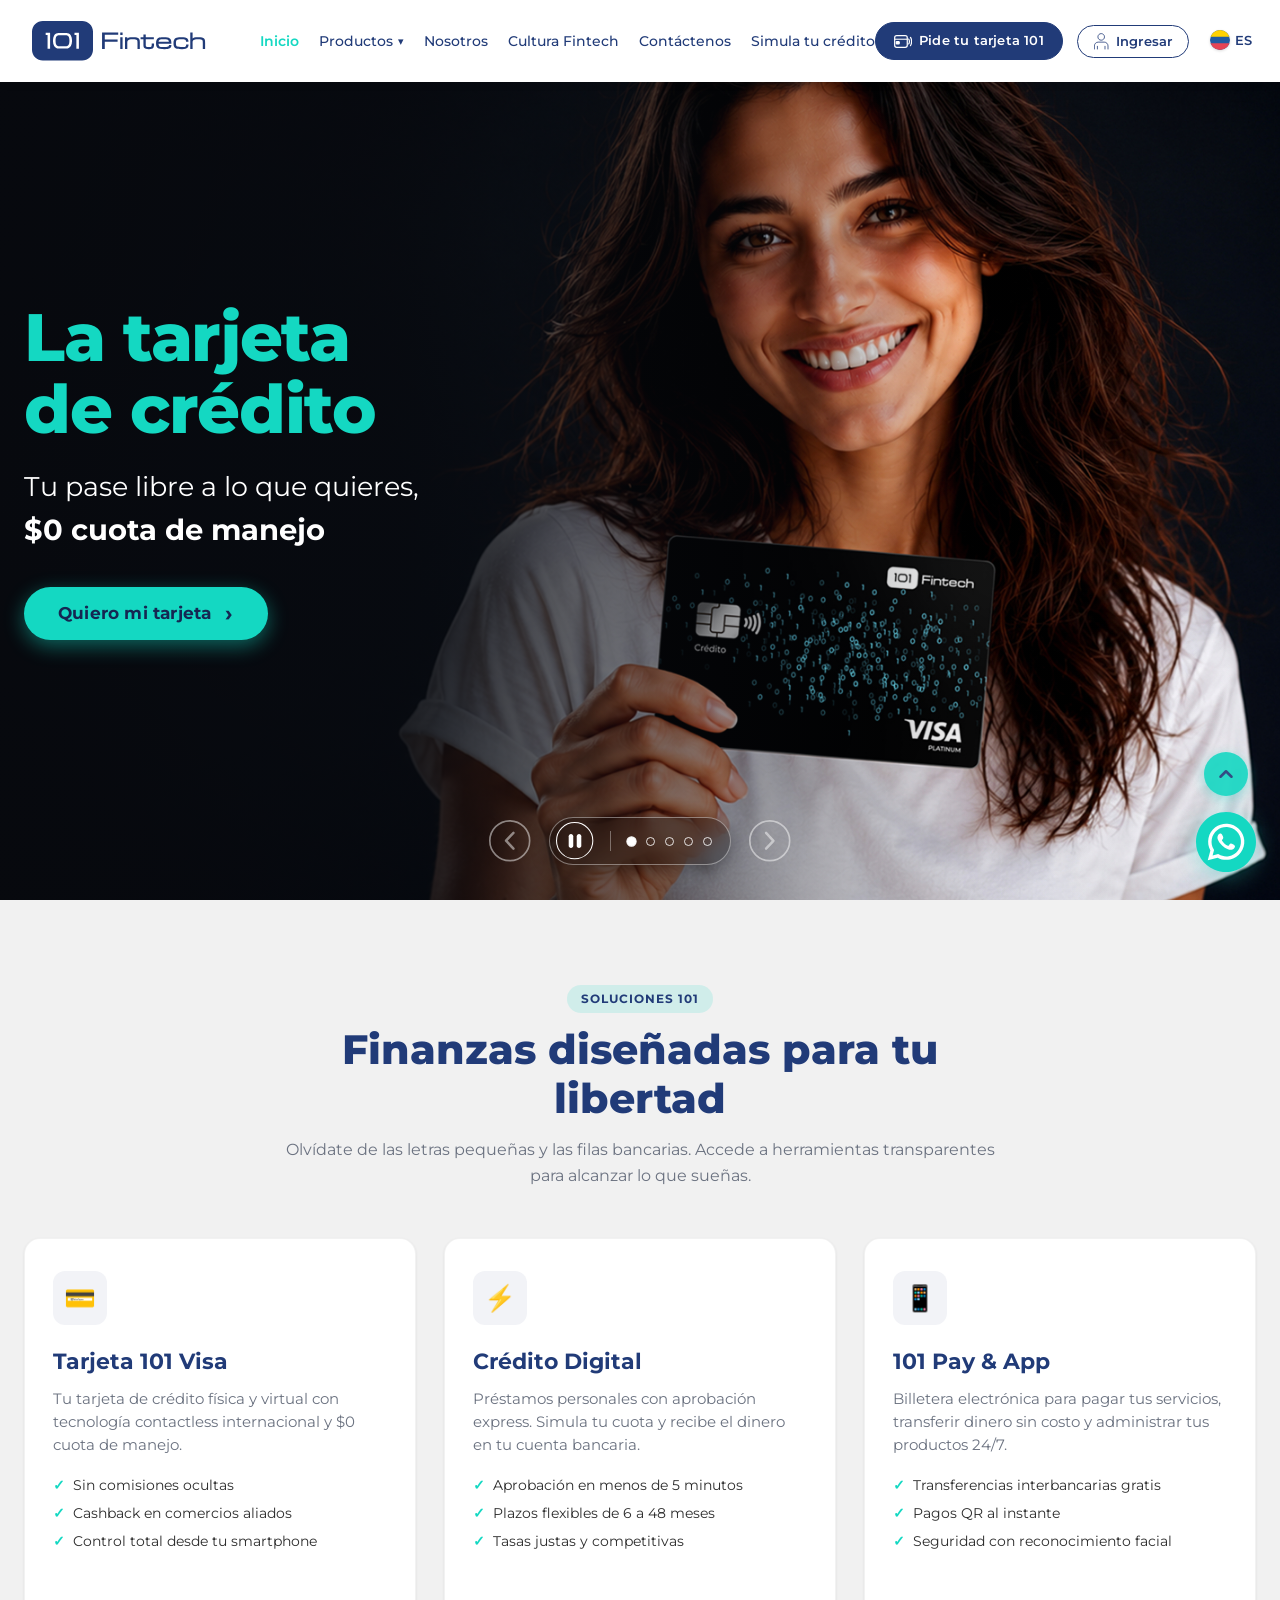
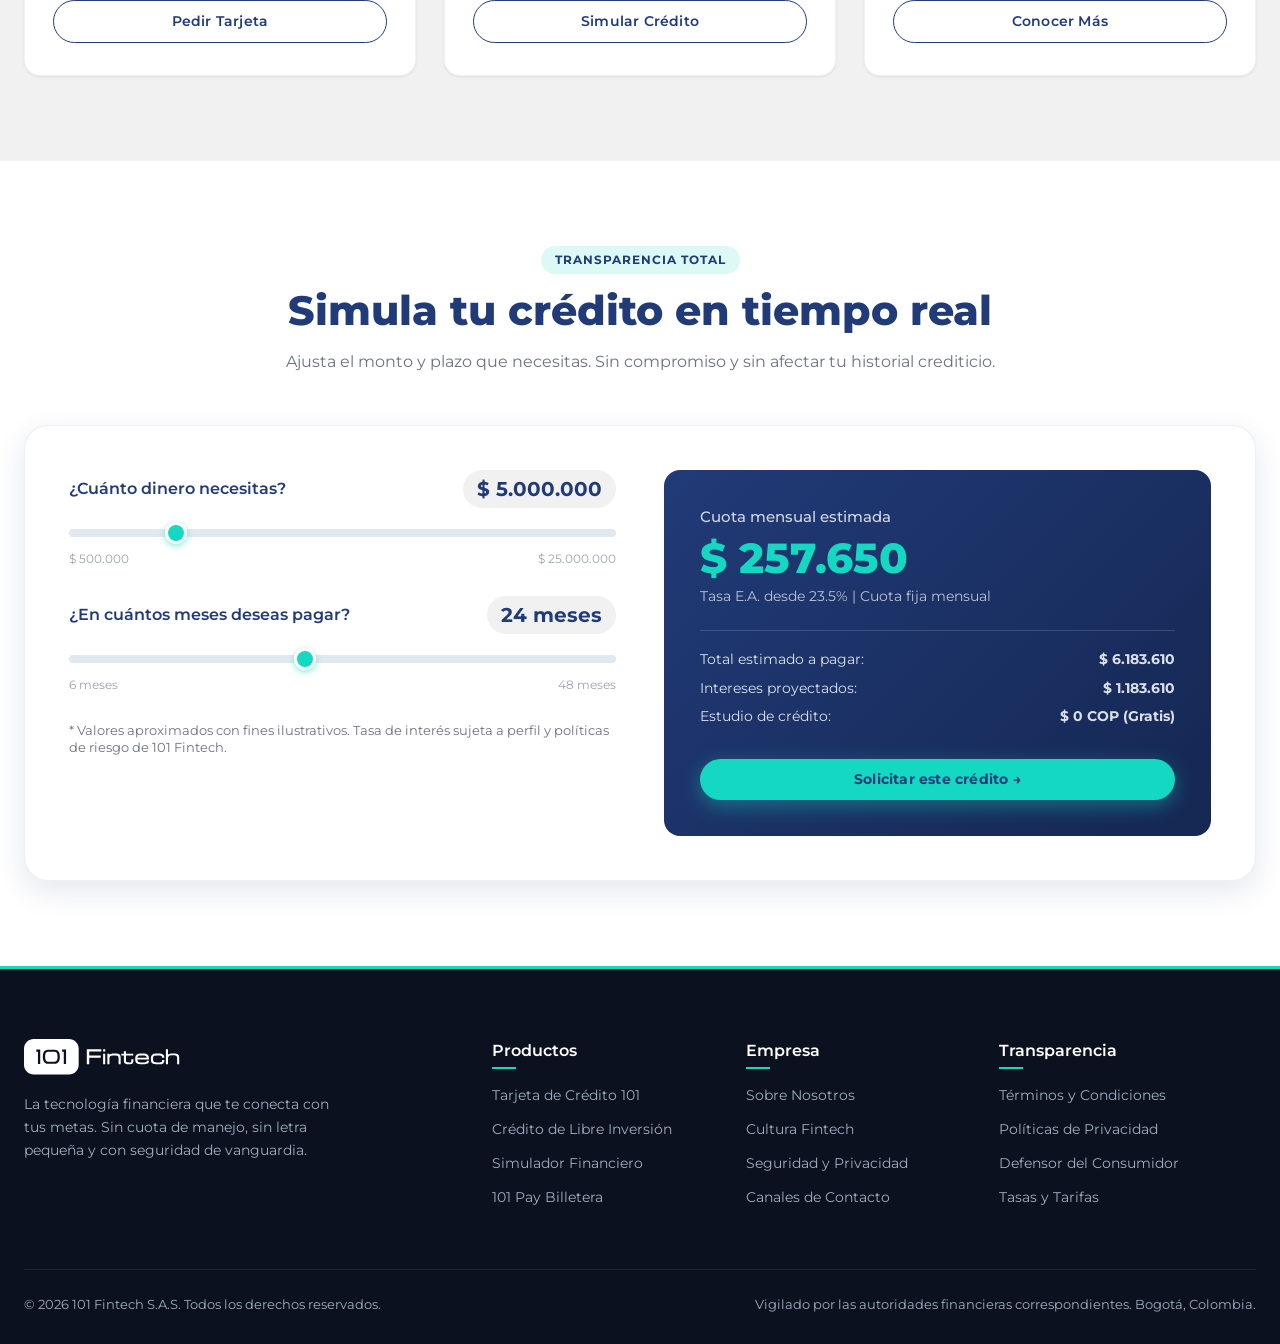
==== index.html @ 45d3db9c "feat: maqueta inicial 101 Fintech con navbar sticky y hero carrusel" ====
<!DOCTYPE html>
<html lang="es">
<head>
  <meta charset="UTF-8">
  <meta name="viewport" content="width=device-width, initial-scale=1.0">
  <meta name="description" content="101 Fintech - La tarjeta de crédito sin cuota de manejo. Tu pase libre a lo que quieres, con tecnología financiera 100% digital.">
  <meta name="theme-color" content="#213B78">
  <title>101 Fintech | La tarjeta de crédito sin cuota de manejo</title>

  <!-- Google Fonts: Montserrat -->
  <link rel="preconnect" href="https://fonts.googleapis.com">
  <link rel="preconnect" href="https://fonts.gstatic.com" crossorigin>
  <link href="https://fonts.googleapis.com/css2?family=Montserrat:ital,wght@0,300;0,400;0,500;0,600;0,700;0,800;1,400;1,600&display=swap" rel="stylesheet">

  <!-- Estilos CSS -->
  <link rel="stylesheet" href="css/variables.css">
  <link rel="stylesheet" href="css/styles.css">
</head>
<body>

  <!-- ==========================================================================
       HEADER / NAVBAR STICKY
       ========================================================================== -->
  <header class="site-header" id="siteHeader">
    <div class="header-container">
      
      <!-- Logotipo 101 Fintech -->
      <a href="#" class="brand-logo" aria-label="101 Fintech - Inicio">
        <img src="assets/svg/logo_101fintech.svg" alt="101 Fintech Logo" width="178" height="41">
      </a>

      <!-- Menú de Navegación Principal -->
      <nav class="nav-menu" id="navMenu" aria-label="Navegación principal">
        <ul class="nav-list">
          
          <!-- Inicio (Activo) -->
          <li class="nav-item">
            <a href="#inicio" class="nav-link active">Inicio</a>
          </li>

          <!-- Dropdown: Productos -->
          <li class="nav-item has-dropdown">
            <button class="nav-link dropdown-trigger" aria-expanded="false" aria-haspopup="true">
              Productos <span class="dropdown-arrow">▾</span>
            </button>
            <div class="dropdown-menu dropdown-menu-products" role="menu">
              
              <!-- Producto 1: Tarjeta 101 -->
              <a href="#tarjeta" class="dropdown-product-item" role="menuitem">
                <div class="product-icon">💳</div>
                <div class="product-info">
                  <h4>Tarjeta de Crédito 101</h4>
                  <p>$0 cuota de manejo de por vida, contactless y beneficios Visa.</p>
                </div>
              </a>

              <!-- Producto 2: Crédito Digital -->
              <a href="#credito" class="dropdown-product-item" role="menuitem">
                <div class="product-icon">⚡</div>
                <div class="product-info">
                  <h4>Crédito de Libre Inversión</h4>
                  <p>Aprobación 100% digital en minutos con desembolso directo.</p>
                </div>
              </a>

              <!-- Producto 3: Simulador Financiero -->
              <a href="#simulador" class="dropdown-product-item" role="menuitem">
                <div class="product-icon">📊</div>
                <div class="product-info">
                  <h4>Simulador de Crédito</h4>
                  <p>Calcula cuotas y tasas transparentes sin cobros ocultos.</p>
                </div>
              </a>

              <!-- Producto 4: 101 Pay -->
              <a href="#pay" class="dropdown-product-item" role="menuitem">
                <div class="product-icon">📱</div>
                <div class="product-info">
                  <h4>101 Pay & Billetera</h4>
                  <p>Pagos QR inmediatos y transferencias bancarias a costo cero.</p>
                </div>
              </a>

              <!-- Pie del dropdown -->
              <div class="dropdown-footer">
                <span>¿Buscas soluciones corporativas?</span>
                <a href="#empresas">Ver 101 Empresas →</a>
              </div>
            </div>
          </li>

          <!-- Nosotros -->
          <li class="nav-item">
            <a href="#nosotros" class="nav-link">Nosotros</a>
          </li>

          <!-- Cultura Fintech -->
          <li class="nav-item">
            <a href="#cultura" class="nav-link">Cultura Fintech</a>
          </li>

          <!-- Contáctenos -->
          <li class="nav-item">
            <a href="#contacto" class="nav-link">Contáctenos</a>
          </li>

          <!-- Simula tu crédito -->
          <li class="nav-item">
            <a href="#simulador" class="nav-link">Simula tu crédito</a>
          </li>

        </ul>

        <!-- Acciones del Header en versión móvil -->
        <div class="header-actions">
          
          <!-- Botón CTA: Pide tu tarjeta 101 -->
          <a href="#solicitar" class="btn btn-primary btn-pill btn-card-order">
            <svg class="card-icon-svg" width="22" height="16" viewBox="0 0 22 16" fill="none" xmlns="http://www.w3.org/2000/svg">
              <rect x="0.75" y="0.75" width="15.5" height="14.5" rx="2.5" stroke="currentColor" stroke-width="1.5" fill="none"/>
              <line x1="0.75" y1="5.2" x2="16.25" y2="5.2" stroke="currentColor" stroke-width="1.3"/>
              <rect x="2.8" y="8.2" width="3.5" height="2.8" rx="0.6" fill="currentColor"/>
              <path d="M18 5C19.2 6.3 19.2 9.7 18 11" stroke="currentColor" stroke-width="1.5" stroke-linecap="round"/>
              <path d="M20.2 3C22 5.2 22 10.8 20.2 13" stroke="currentColor" stroke-width="1.5" stroke-linecap="round"/>
            </svg>
            <span>Pide tu tarjeta 101</span>
          </a>

          <!-- Dropdown: Ingresar -->
          <div class="dropdown-wrapper has-dropdown">
            <button class="btn btn-outline btn-pill btn-login dropdown-trigger" aria-expanded="false" aria-haspopup="true">
              <img src="assets/svg/ico_user.svg" alt="Usuario" width="18" height="20">
              <span>Ingresar</span>
            </button>
            <div class="dropdown-menu dropdown-menu-login" role="menu">
              <a href="#portal-personas" class="login-item" role="menuitem">
                <div class="login-item-icon">👤</div>
                <div class="login-item-text">
                  <h4>Portal Personas</h4>
                  <p>Gestiona tu tarjeta y créditos</p>
                </div>
              </a>
              <a href="#portal-empresas" class="login-item" role="menuitem">
                <div class="login-item-icon">🏢</div>
                <div class="login-item-text">
                  <h4>Portal Empresas</h4>
                  <p>Nómina y transferencias corporativas</p>
                </div>
              </a>
              <div class="login-register-prompt">
                ¿No eres cliente? <a href="#solicitar">Regístrate</a>
              </div>
            </div>
          </div>

          <!-- Selector de Idioma -->
          <div class="lang-selector has-dropdown" id="langSelector">
            <button class="lang-btn dropdown-trigger" aria-label="Cambiar idioma" aria-expanded="false">
              <img src="assets/svg/icon_bandera_col.svg" alt="Colombia" class="lang-flag current-flag" width="22" height="22">
              <span class="current-lang-code">ES</span>
            </button>
            <div class="dropdown-menu lang-dropdown" role="menu">
              <button class="lang-option active" data-lang="es" role="menuitem">
                <img src="assets/svg/icon_bandera_col.svg" alt="Colombia" width="18" height="18">
                <span>Español</span>
              </button>
              <button class="lang-option" data-lang="en" role="menuitem">
                <img src="assets/svg/icon_bandera_usa.svg" alt="USA" width="18" height="18">
                <span>English</span>
              </button>
            </div>
          </div>

        </div>
      </nav>

      <!-- Botón de Menú Hamburguesa para Móvil -->
      <button class="hamburger-btn" id="hamburgerBtn" aria-label="Abrir menú de navegación" aria-expanded="false">
        <span></span>
        <span></span>
        <span></span>
      </button>

    </div>
  </header>

  <!-- ==========================================================================
       HERO SECTION CON CARRUSEL DE BANNERS
       ========================================================================== -->
  <main>
    <section class="hero-section" id="inicio" aria-label="Banners Principales 101 Fintech">
      <div class="carousel-container">
        
        <!-- Diapositivas del Carrusel -->
        <div class="carousel-slides">
          
          <!-- SLIDE 1 (Exactamente como se ve en la captura de referencia) -->
          <article class="carousel-slide slide-1 active" aria-label="1 de 5: La tarjeta de crédito 101">
            <div class="slide-bg"></div>
            <div class="container hero-content-wrapper">
              <div class="hero-content">
                <h1 class="hero-title">
                  <span class="title-block">La tarjeta</span>
                  <span class="title-block">de crédito</span>
                </h1>
                <p class="hero-subtitle">Tu pase libre a lo que quieres,</p>
                <p class="hero-highlight"><strong>$0 cuota de manejo</strong></p>
                <div class="hero-cta-box">
                  <a href="#solicitar" class="btn btn-accent btn-pill btn-hero">
                    <span>Quiero mi tarjeta</span>
                    <span class="arrow-icon" aria-hidden="true">›</span>
                  </a>
                </div>
              </div>
            </div>
          </article>

          <!-- SLIDE 2: Crédito 100% Digital -->
          <article class="carousel-slide slide-2" aria-label="2 de 5: Crédito 100% Digital">
            <div class="slide-bg"></div>
            <div class="slide-pattern" aria-hidden="true"></div>
            <div class="container hero-content-wrapper">
              <div class="hero-content">
                <h2 class="hero-title">
                  <span class="title-block">Crédito 100%</span>
                  <span class="title-block">digital y ágil</span>
                </h2>
                <p class="hero-subtitle">Desembolso inmediato en tu cuenta bancaria,</p>
                <p class="hero-highlight"><strong>Sin papeleo, sin filas ni trámites</strong></p>
                <div class="hero-cta-box">
                  <a href="#simulador" class="btn btn-accent btn-pill btn-hero">
                    <span>Solicitar mi crédito</span>
                    <span class="arrow-icon" aria-hidden="true">›</span>
                  </a>
                </div>
              </div>
            </div>
          </article>

          <!-- SLIDE 3: Tasas Transparentes -->
          <article class="carousel-slide slide-3" aria-label="3 de 5: Simulación y Tasas Justas">
            <div class="slide-bg"></div>
            <div class="slide-pattern" aria-hidden="true"></div>
            <div class="container hero-content-wrapper">
              <div class="hero-content">
                <h2 class="hero-title">
                  <span class="title-block">Simula tu cuota</span>
                  <span class="title-block">en segundos</span>
                </h2>
                <p class="hero-subtitle">Transparencia absoluta en plazos y tasas,</p>
                <p class="hero-highlight"><strong>Siempre sabes lo que pagas, sin sorpresas</strong></p>
                <div class="hero-cta-box">
                  <a href="#simulador" class="btn btn-accent btn-pill btn-hero">
                    <span>Probar simulador</span>
                    <span class="arrow-icon" aria-hidden="true">›</span>
                  </a>
                </div>
              </div>
            </div>
          </article>

          <!-- SLIDE 4: Tu dinero seguro -->
          <article class="carousel-slide slide-4" aria-label="4 de 5: Tu dinero seguro en la app">
            <div class="slide-bg"></div>
            <div class="slide-pattern" aria-hidden="true"></div>
            <div class="container hero-content-wrapper">
              <div class="hero-content">
                <h2 class="hero-title">
                  <span class="title-block">Control total</span>
                  <span class="title-block">en tu celular</span>
                </h2>
                <p class="hero-subtitle">Notificaciones en vivo, bloqueo y desbloqueo,</p>
                <p class="hero-highlight"><strong>Seguridad biométrica de última generación</strong></p>
                <div class="hero-cta-box">
                  <a href="#pay" class="btn btn-accent btn-pill btn-hero">
                    <span>Descubrir la App</span>
                    <span class="arrow-icon" aria-hidden="true">›</span>
                  </a>
                </div>
              </div>
            </div>
          </article>

          <!-- SLIDE 5: Cultura Fintech -->
          <article class="carousel-slide slide-5" aria-label="5 de 5: Cultura Fintech para ti">
            <div class="slide-bg"></div>
            <div class="slide-pattern" aria-hidden="true"></div>
            <div class="container hero-content-wrapper">
              <div class="hero-content">
                <h2 class="hero-title">
                  <span class="title-block">Cultura Fintech</span>
                  <span class="title-block">para tu futuro</span>
                </h2>
                <p class="hero-subtitle">Aprende finanzas inteligentes y sin rodeos,</p>
                <p class="hero-highlight"><strong>Consejos prácticos para multiplicar tu dinero</strong></p>
                <div class="hero-cta-box">
                  <a href="#cultura" class="btn btn-accent btn-pill btn-hero">
                    <span>Explorar artículos</span>
                    <span class="arrow-icon" aria-hidden="true">›</span>
                  </a>
                </div>
              </div>
            </div>
          </article>

        </div>

        <!-- CONTROLES DEL CARRUSEL (Cápsula centrada exactamente como en la imagen) -->
        <div class="carousel-controls-wrapper">
          
          <!-- Flecha Anterior -->
          <button class="carousel-arrow carousel-arrow-prev" id="prevSlide" aria-label="Banner anterior">
            <img src="assets/svg/arrow_prev.svg" alt="Anterior" width="42" height="42">
          </button>

          <!-- Cápsula con Botón Pausa/Play y 5 Puntos -->
          <div class="carousel-pill-capsule">
            
            <!-- Botón Pausa / Reanudar -->
            <button class="btn-pause-toggle" id="pausePlayBtn" aria-label="Pausar reproducción automática">
              <img src="assets/svg/Elipse%2079.svg" alt="Pausar" class="icon-pause" width="38" height="38">
              <svg class="icon-play" viewBox="0 0 45 45" width="38" height="38">
                <circle cx="22.5" cy="22.5" r="21.5" stroke="#ffffff" stroke-width="1.22" fill="none"/>
                <polygon points="18,14 31,22.5 18,31" fill="#ffffff"/>
              </svg>
            </button>

            <div class="pill-divider" aria-hidden="true"></div>

            <!-- 5 Indicadores de Diapositiva -->
            <div class="carousel-dots" role="tablist" aria-label="Diapositivas del banner">
              <button class="dot active" data-index="0" role="tab" aria-selected="true" aria-label="Ir a diapositiva 1"></button>
              <button class="dot" data-index="1" role="tab" aria-selected="false" aria-label="Ir a diapositiva 2"></button>
              <button class="dot" data-index="2" role="tab" aria-selected="false" aria-label="Ir a diapositiva 3"></button>
              <button class="dot" data-index="3" role="tab" aria-selected="false" aria-label="Ir a diapositiva 4"></button>
              <button class="dot" data-index="4" role="tab" aria-selected="false" aria-label="Ir a diapositiva 5"></button>
            </div>

          </div>

          <!-- Flecha Siguiente -->
          <button class="carousel-arrow carousel-arrow-next" id="nextSlide" aria-label="Siguiente banner">
            <img src="assets/svg/arrow_next.svg" alt="Siguiente" width="42" height="42">
          </button>

        </div>

      </div>
    </section>

    <!-- ==========================================================================
         BOTONES FLOTANTES LATERALES (Scroll to Top & WhatsApp)
         ========================================================================== -->
    <aside class="floating-actions" aria-label="Acciones rápidas">
      <!-- Botón Scroll Up (Chevron hacia arriba) -->
      <button class="btn-scroll-top" id="scrollTopBtn" aria-label="Volver arriba">
        <svg viewBox="0 0 24 24" fill="none" stroke="currentColor" stroke-width="2.8" stroke-linecap="round" stroke-linejoin="round">
          <polyline points="18 15 12 9 6 15"></polyline>
        </svg>
      </button>

      <!-- Botón WhatsApp -->
      <a href="https://api.whatsapp.com/send?phone=573001010101&text=Hola%20101%20Fintech,%20deseo%20m%C3%A1s%20informaci%C3%B3n" 
         target="_blank" 
         rel="noopener noreferrer" 
         class="btn-whatsapp" 
         aria-label="Chatear por WhatsApp">
        <img src="assets/svg/btn_wp.svg" alt="WhatsApp 101 Fintech" width="60" height="60">
      </a>
    </aside>

    <!-- ==========================================================================
         SECCIÓN DE PRODUCTOS DESTACADOS
         ========================================================================== -->
    <section class="section section-bg-light" id="productos">
      <div class="container">
        <div class="section-header">
          <span class="section-badge">Soluciones 101</span>
          <h2 class="section-title">Finanzas diseñadas para tu libertad</h2>
          <p class="section-description">Olvídate de las letras pequeñas y las filas bancarias. Accede a herramientas transparentes para alcanzar lo que sueñas.</p>
        </div>

        <div class="products-grid">
          
          <!-- Card 1 -->
          <article class="product-card">
            <div class="card-top">
              <div class="card-icon-badge">💳</div>
              <h3 class="card-title">Tarjeta 101 Visa</h3>
              <p class="card-text">Tu tarjeta de crédito física y virtual con tecnología contactless internacional y $0 cuota de manejo.</p>
              <ul class="card-features">
                <li>Sin comisiones ocultas</li>
                <li>Cashback en comercios aliados</li>
                <li>Control total desde tu smartphone</li>
              </ul>
            </div>
            <a href="#solicitar" class="btn btn-outline btn-pill">Pedir Tarjeta</a>
          </article>

          <!-- Card 2 -->
          <article class="product-card">
            <div class="card-top">
              <div class="card-icon-badge">⚡</div>
              <h3 class="card-title">Crédito Digital</h3>
              <p class="card-text">Préstamos personales con aprobación express. Simula tu cuota y recibe el dinero en tu cuenta bancaria.</p>
              <ul class="card-features">
                <li>Aprobación en menos de 5 minutos</li>
                <li>Plazos flexibles de 6 a 48 meses</li>
                <li>Tasas justas y competitivas</li>
              </ul>
            </div>
            <a href="#simulador" class="btn btn-outline btn-pill">Simular Crédito</a>
          </article>

          <!-- Card 3 -->
          <article class="product-card">
            <div class="card-top">
              <div class="card-icon-badge">📱</div>
              <h3 class="card-title">101 Pay & App</h3>
              <p class="card-text">Billetera electrónica para pagar tus servicios, transferir dinero sin costo y administrar tus productos 24/7.</p>
              <ul class="card-features">
                <li>Transferencias interbancarias gratis</li>
                <li>Pagos QR al instante</li>
                <li>Seguridad con reconocimiento facial</li>
              </ul>
            </div>
            <a href="#pay" class="btn btn-outline btn-pill">Conocer Más</a>
          </article>

        </div>
      </div>
    </section>

    <!-- ==========================================================================
         SECCIÓN SIMULADOR DE CRÉDITO INTERACTIVO
         ========================================================================== -->
    <section class="section section-bg-white" id="simulador">
      <div class="container">
        <div class="section-header">
          <span class="section-badge">Transparencia Total</span>
          <h2 class="section-title">Simula tu crédito en tiempo real</h2>
          <p class="section-description">Ajusta el monto y plazo que necesitas. Sin compromiso y sin afectar tu historial crediticio.</p>
        </div>

        <div class="simulator-box">
          
          <!-- Controles de Simulación -->
          <div class="sim-controls">
            <!-- Monto -->
            <div class="sim-slider-group">
              <div class="sim-label-row">
                <label for="simAmount" class="sim-label">¿Cuánto dinero necesitas?</label>
                <span class="sim-value-badge" id="amountDisplay">$ 5.000.000</span>
              </div>
              <input type="range" id="simAmount" class="sim-range" min="500000" max="25000000" step="250000" value="5000000">
              <div style="display:flex; justify-content:space-between; font-size:0.75rem; color:#9ca3af; margin-top:6px;">
                <span>$ 500.000</span>
                <span>$ 25.000.000</span>
              </div>
            </div>

            <!-- Plazo -->
            <div class="sim-slider-group">
              <div class="sim-label-row">
                <label for="simTerm" class="sim-label">¿En cuántos meses deseas pagar?</label>
                <span class="sim-value-badge" id="termDisplay">24 meses</span>
              </div>
              <input type="range" id="simTerm" class="sim-range" min="6" max="48" step="6" value="24">
              <div style="display:flex; justify-content:space-between; font-size:0.75rem; color:#9ca3af; margin-top:6px;">
                <span>6 meses</span>
                <span>48 meses</span>
              </div>
            </div>

            <p style="font-size:0.8rem; color:#6b7280; line-height:1.4;">
              * Valores aproximados con fines ilustrativos. Tasa de interés sujeta a perfil y políticas de riesgo de 101 Fintech.
            </p>
          </div>

          <!-- Resultado de Simulación -->
          <div class="sim-result-card">
            <div class="sim-result-header">
              <h4>Cuota mensual estimada</h4>
              <div class="sim-calculated-payment" id="monthlyPayment">$ 257.800</div>
              <div class="sim-rate-info">Tasa E.A. desde 23.5% | Cuota fija mensual</div>
            </div>

            <div class="sim-details-list">
              <div class="sim-detail-row">
                <span>Total estimado a pagar:</span>
                <strong id="totalPayment">$ 6.187.200</strong>
              </div>
              <div class="sim-detail-row">
                <span>Intereses proyectados:</span>
                <strong id="interestPayment">$ 1.187.200</strong>
              </div>
              <div class="sim-detail-row">
                <span>Estudio de crédito:</span>
                <strong>$ 0 COP (Gratis)</strong>
              </div>
            </div>

            <a href="#solicitar" class="btn btn-accent btn-pill" style="width:100%; font-weight:700;">
              Solicitar este crédito →
            </a>
          </div>

        </div>
      </div>
    </section>

  </main>

  <!-- ==========================================================================
       FOOTER
       ========================================================================== -->
  <footer class="site-footer">
    <div class="container">
      <div class="footer-top">
        
        <!-- Columna Marca -->
        <div class="footer-brand">
          <img src="assets/svg/logo_101fintech.svg" alt="101 Fintech Logo" style="filter: brightness(0) invert(1); height: 36px; margin-bottom: 12px;">
          <p>La tecnología financiera que te conecta con tus metas. Sin cuota de manejo, sin letra pequeña y con seguridad de vanguardia.</p>
        </div>

        <!-- Columna Productos -->
        <div class="footer-col">
          <h4>Productos</h4>
          <ul class="footer-links">
            <li><a href="#tarjeta">Tarjeta de Crédito 101</a></li>
            <li><a href="#credito">Crédito de Libre Inversión</a></li>
            <li><a href="#simulador">Simulador Financiero</a></li>
            <li><a href="#pay">101 Pay Billetera</a></li>
          </ul>
        </div>

        <!-- Columna Empresa -->
        <div class="footer-col">
          <h4>Empresa</h4>
          <ul class="footer-links">
            <li><a href="#nosotros">Sobre Nosotros</a></li>
            <li><a href="#cultura">Cultura Fintech</a></li>
            <li><a href="#seguridad">Seguridad y Privacidad</a></li>
            <li><a href="#contacto">Canales de Contacto</a></li>
          </ul>
        </div>

        <!-- Columna Legal & Ayuda -->
        <div class="footer-col">
          <h4>Transparencia</h4>
          <ul class="footer-links">
            <li><a href="#">Términos y Condiciones</a></li>
            <li><a href="#">Políticas de Privacidad</a></li>
            <li><a href="#">Defensor del Consumidor</a></li>
            <li><a href="#">Tasas y Tarifas</a></li>
          </ul>
        </div>

      </div>

      <!-- Pie de página final -->
      <div class="footer-bottom">
        <p>&copy; 2026 101 Fintech S.A.S. Todos los derechos reservados.</p>
        <p>Vigilado por las autoridades financieras correspondientes. Bogotá, Colombia.</p>
      </div>
    </div>
  </footer>

  <!-- Scripts JavaScript -->
  <script src="js/main.js"></script>
</body>
</html>
---- css/variables.css ----
/* ==========================================================================
   101 FINTECH - VARIABLES GLOBALES CSS
   Paleta: #213B78, #14D8C2, #F1F1F1, #2d2d2d
   Tipografía: Montserrat (Google Fonts)
   ========================================================================== */

:root {
  /* --- Paleta de Colores de Marca --- */
  --color-primary: #213B78;          /* Azul Marino institucional */
  --color-primary-dark: #152752;     /* Azul Marino profundo */
  --color-primary-light: #2c4da0;    /* Azul Marino claro para hovers */
  --color-primary-rgb: 33, 59, 120;
  
  --color-accent: #14D8C2;           /* Verde azulado / Cyan vibrante */
  --color-accent-hover: #11c0ad;     /* Cyan hover */
  --color-accent-light: #e6faf7;     /* Cyan fondo tenue */
  --color-accent-rgb: 20, 216, 194;

  --color-bg: #F1F1F1;               /* Gris claro neutro de fondo */
  --color-bg-alt: #f8fafc;           /* Blanco humo */
  --color-white: #ffffff;
  
  --color-text: #2d2d2d;             /* Gris carbón oscuro para lectura */
  --color-text-muted: #6b7280;       /* Gris medio para descripciones */
  --color-text-light: #9ca3af;       /* Gris tenue */
  
  --color-border: #e2e8f0;           /* Bordes sutiles */
  --color-border-focus: #14D8C2;

  /* --- Tipografía --- */
  --font-family: 'Montserrat', -apple-system, BlinkMacSystemFont, 'Segoe UI', Roboto, Helvetica, Arial, sans-serif;
  
  --font-weight-light: 300;
  --font-weight-regular: 400;
  --font-weight-medium: 500;
  --font-weight-semibold: 600;
  --font-weight-bold: 700;
  --font-weight-extrabold: 800;

  /* --- Tamaños de Fuente --- */
  --font-size-xs: 0.75rem;     /* 12px */
  --font-size-sm: 0.875rem;    /* 14px */
  --font-size-base: 1rem;      /* 16px */
  --font-size-md: 1.125rem;    /* 18px */
  --font-size-lg: 1.25rem;     /* 20px */
  --font-size-xl: 1.5rem;      /* 24px */
  --font-size-2xl: 1.75rem;    /* 28px */
  --font-size-3xl: 2.25rem;    /* 36px */
  --font-size-4xl: 3rem;       /* 48px */
  --font-size-hero: 3.75rem;   /* 60px */

  /* --- Dimensiones de Maquetación --- */
  --header-height: 82px;
  --header-height-mobile: 70px;
  --container-max-width: 1360px;
  --container-padding: 24px;
  
  /* --- Bordes Redondeados --- */
  --radius-xs: 4px;
  --radius-sm: 8px;
  --radius-md: 12px;
  --radius-lg: 16px;
  --radius-xl: 24px;
  --radius-pill: 50px;
  --radius-full: 9999px;

  /* --- Sombras de Elevación --- */
  --shadow-sm: 0 1px 3px rgba(0, 0, 0, 0.08);
  --shadow-md: 0 4px 14px rgba(33, 59, 120, 0.08);
  --shadow-lg: 0 10px 30px rgba(33, 59, 120, 0.12);
  --shadow-dropdown: 0 16px 40px rgba(15, 23, 42, 0.15);
  --shadow-header: 0 4px 20px rgba(0, 0, 0, 0.06);
  --shadow-button-accent: 0 6px 20px rgba(20, 216, 194, 0.4);

  /* --- Transiciones --- */
  --transition-fast: 0.18s cubic-bezier(0.4, 0, 0.2, 1);
  --transition-normal: 0.3s cubic-bezier(0.4, 0, 0.2, 1);
  --transition-smooth: 0.5s cubic-bezier(0.25, 1, 0.5, 1);

  /* --- Z-Index Layers --- */
  --z-base: 1;
  --z-sticky: 100;
  --z-header: 500;
  --z-dropdown: 600;
  --z-floating: 700;
  --z-modal: 1000;
}
---- css/styles.css ----
/* ==========================================================================
   101 FINTECH - ESTILOS PRINCIPALES (CSS3 PURO)
   ========================================================================== */

/* --------------------------------------------------------------------------
   1. RESET & ESTILOS BASE
   -------------------------------------------------------------------------- */
*, *::before, *::after {
  box-sizing: border-box;
  margin: 0;
  padding: 0;
}

html {
  font-size: 16px;
  scroll-behavior: smooth;
  -webkit-font-smoothing: antialiased;
  -moz-osx-font-smoothing: grayscale;
}

body {
  font-family: var(--font-family);
  background-color: var(--color-bg);
  color: var(--color-text);
  line-height: 1.5;
  overflow-x: hidden;
  min-height: 100vh;
}

img, svg {
  display: block;
  max-width: 100%;
}

a {
  color: inherit;
  text-decoration: none;
  transition: color var(--transition-fast);
}

button {
  font-family: inherit;
  border: none;
  background: none;
  cursor: pointer;
  outline: none;
}

ul {
  list-style: none;
}

.container {
  width: 100%;
  max-width: var(--container-max-width);
  margin-left: auto;
  margin-right: auto;
  padding-left: var(--container-padding);
  padding-right: var(--container-padding);
}

/* --------------------------------------------------------------------------
   2. BOTONES GENERALES
   -------------------------------------------------------------------------- */
.btn {
  display: inline-flex;
  align-items: center;
  justify-content: center;
  gap: 8px;
  padding: 10px 22px;
  font-size: var(--font-size-sm);
  font-weight: var(--font-weight-semibold);
  letter-spacing: 0.2px;
  border-radius: var(--radius-pill);
  transition: all var(--transition-normal);
  white-space: nowrap;
  user-select: none;
}

.btn-pill {
  border-radius: var(--radius-pill);
}

.btn-primary {
  background-color: var(--color-primary);
  color: var(--color-white);
  border: 1.5px solid var(--color-primary);
}

.btn-primary:hover {
  background-color: var(--color-primary-light);
  border-color: var(--color-primary-light);
  transform: translateY(-2px);
  box-shadow: 0 4px 12px rgba(33, 59, 120, 0.25);
}

.btn-outline {
  background-color: transparent;
  color: var(--color-primary);
  border: 1.5px solid var(--color-primary);
}

.btn-outline:hover {
  background-color: rgba(33, 59, 120, 0.06);
  transform: translateY(-2px);
}

.btn-accent {
  background-color: var(--color-accent);
  color: var(--color-primary);
  border: none;
  box-shadow: var(--shadow-button-accent);
}

.btn-accent:hover {
  background-color: var(--color-accent-hover);
  transform: translateY(-3px) scale(1.02);
  box-shadow: 0 8px 25px rgba(20, 216, 194, 0.5);
}

/* Iconos de tarjeta en botón */
.card-icon-svg {
  width: 18px;
  height: 13px;
  stroke: currentColor;
  fill: none;
  stroke-width: 1.5;
}

/* --------------------------------------------------------------------------
   3. HEADER / NAVBAR (STICKY / FIJO)
   -------------------------------------------------------------------------- */
.site-header {
  position: sticky;
  top: 0;
  width: 100%;
  height: var(--header-height);
  background-color: var(--color-white);
  z-index: var(--z-header);
  box-shadow: 0 2px 10px rgba(0, 0, 0, 0.04);
  transition: all var(--transition-normal);
}

.site-header.scrolled {
  box-shadow: var(--shadow-header);
  background-color: rgba(255, 255, 255, 0.98);
  backdrop-filter: blur(10px);
}

.header-container {
  width: 100%;
  max-width: 1480px;
  margin: 0 auto;
  padding: 0 32px;
  height: 100%;
  display: flex;
  justify-content: space-between;
  align-items: center;
  gap: 16px;
}

/* Logo */
.brand-logo {
  display: flex;
  align-items: center;
  flex-shrink: 0;
}

.brand-logo img {
  height: 40px;
  width: auto;
  transition: transform var(--transition-fast);
}

.brand-logo:hover img {
  transform: scale(1.02);
}

/* Navegación Principal */
.nav-menu {
  display: flex;
  align-items: center;
  justify-content: space-between;
  flex: 1;
  margin-left: clamp(24px, 3vw, 56px);
}

.nav-list {
  display: flex;
  align-items: center;
  gap: 20px;
  flex-shrink: 0;
}

@media (min-width: 1400px) {
  .nav-list {
    gap: 24px;
  }
}

.nav-item {
  position: relative;
  flex-shrink: 0;
}

.nav-link {
  display: inline-flex;
  align-items: center;
  gap: 5px;
  font-size: 14px;
  font-weight: var(--font-weight-medium);
  color: var(--color-primary);
  padding: 8px 0;
  position: relative;
  transition: color var(--transition-fast);
  white-space: nowrap;
}

.nav-link:hover {
  color: var(--color-accent);
}

.nav-link.active {
  color: var(--color-accent);
  font-weight: var(--font-weight-semibold);
}

.nav-link .dropdown-arrow {
  display: inline-block;
  font-size: 0.7rem;
  transition: transform var(--transition-fast);
}

.nav-item:hover .dropdown-arrow,
.nav-item.dropdown-open .dropdown-arrow {
  transform: rotate(180deg);
}

/* --------------------------------------------------------------------------
   4. DROPDOWNS (PRODUCTOS E INGRESAR)
   -------------------------------------------------------------------------- */
.dropdown-menu {
  position: absolute;
  top: calc(100% + 12px);
  background-color: #FFFFFF;
  background: #FFFFFF;
  border-radius: 12px;
  box-shadow: 0 16px 40px rgba(15, 23, 42, 0.16), 0 4px 12px rgba(33, 59, 120, 0.08);
  border: 1px solid rgba(33, 59, 120, 0.08);
  opacity: 0;
  visibility: hidden;
  pointer-events: none;
  transition: all var(--transition-normal);
  z-index: var(--z-dropdown);
  white-space: normal;
}

/* Puente invisible para que el hover no se corte */
.dropdown-menu::before {
  content: '';
  position: absolute;
  top: -15px;
  left: 0;
  width: 100%;
  height: 15px;
}

.nav-item:hover .dropdown-menu,
.nav-item.dropdown-open .dropdown-menu,
.dropdown-wrapper:hover .dropdown-menu,
.dropdown-wrapper.dropdown-open .dropdown-menu {
  opacity: 1;
  visibility: visible;
  pointer-events: auto;
}

/* Dropdown Productos (Mega-menú de 2 columnas) */
.dropdown-menu-products {
  width: 580px;
  max-width: calc(100vw - 40px);
  left: 0;
  transform: translateY(10px);
  background: #FFFFFF;
  background-color: #FFFFFF;
  border-radius: 12px;
  box-shadow: 0 16px 40px rgba(15, 23, 42, 0.16), 0 4px 12px rgba(33, 59, 120, 0.08);
  border: 1px solid rgba(33, 59, 120, 0.08);
  padding: 18px;
  display: grid;
  grid-template-columns: repeat(2, minmax(0, 1fr));
  gap: 12px;
  box-sizing: border-box;
  white-space: normal;
}

.nav-item:hover .dropdown-menu-products,
.nav-item.dropdown-open .dropdown-menu-products {
  transform: translateY(0);
}

.dropdown-product-item {
  display: flex;
  align-items: flex-start;
  gap: 12px;
  padding: 12px;
  border-radius: var(--radius-sm);
  background-color: transparent;
  transition: all var(--transition-fast);
  white-space: normal;
  min-width: 0;
  box-sizing: border-box;
}

.dropdown-product-item:hover {
  background-color: rgba(20, 216, 194, 0.08);
  transform: translateY(-1px);
}

.product-icon {
  width: 38px;
  height: 38px;
  border-radius: var(--radius-sm);
  background-color: rgba(33, 59, 120, 0.06);
  color: var(--color-primary);
  display: flex;
  align-items: center;
  justify-content: center;
  font-size: 1.2rem;
  flex-shrink: 0;
  transition: all var(--transition-fast);
}

.dropdown-product-item:hover .product-icon {
  background-color: var(--color-primary);
  color: var(--color-accent);
}

.product-info {
  flex: 1;
  min-width: 0;
  white-space: normal;
}

.product-info h4 {
  font-size: var(--font-size-sm);
  font-weight: var(--font-weight-semibold);
  color: var(--color-primary);
  margin-bottom: 3px;
  white-space: normal;
  line-height: 1.3;
}

.dropdown-product-item:hover .product-info h4 {
  color: var(--color-primary-light);
}

.product-info p {
  font-size: 0.78rem;
  color: var(--color-text-muted);
  line-height: 1.35;
  white-space: normal;
}

.dropdown-footer {
  grid-column: 1 / -1;
  border-top: 1px solid var(--color-border);
  padding-top: 12px;
  margin-top: 4px;
  display: flex;
  justify-content: space-between;
  align-items: center;
  white-space: normal;
  width: 100%;
  box-sizing: border-box;
}

.dropdown-footer span {
  font-size: 0.8rem;
  color: var(--color-text-muted);
}

.dropdown-footer a {
  font-size: 0.8rem;
  font-weight: var(--font-weight-semibold);
  color: var(--color-accent);
  display: inline-flex;
  align-items: center;
  gap: 6px;
  white-space: nowrap;
}

.dropdown-footer a:hover {
  text-decoration: underline;
  color: var(--color-accent-hover);
}

/* Dropdown Ingresar */
.dropdown-wrapper {
  position: relative;
}

.dropdown-menu-login {
  width: 290px;
  right: 0;
  left: auto;
  transform: translateY(10px);
  padding: 12px;
}

.dropdown-wrapper:hover .dropdown-menu-login,
.dropdown-wrapper.dropdown-open .dropdown-menu-login {
  transform: translateY(0);
}

.login-item {
  display: flex;
  align-items: center;
  gap: 12px;
  padding: 12px 14px;
  border-radius: var(--radius-sm);
  transition: all var(--transition-fast);
}

.login-item:hover {
  background-color: rgba(33, 59, 120, 0.05);
}

.login-item-icon {
  width: 32px;
  height: 32px;
  border-radius: 50%;
  background-color: rgba(33, 59, 120, 0.08);
  color: var(--color-primary);
  display: flex;
  align-items: center;
  justify-content: center;
  font-size: 0.95rem;
  flex-shrink: 0;
}

.login-item:hover .login-item-icon {
  background-color: var(--color-primary);
  color: var(--color-accent);
}

.login-item-text h4 {
  font-size: var(--font-size-sm);
  font-weight: var(--font-weight-semibold);
  color: var(--color-primary);
}

.login-item-text p {
  font-size: 0.75rem;
  color: var(--color-text-muted);
}

.login-register-prompt {
  border-top: 1px solid var(--color-border);
  margin-top: 8px;
  padding: 10px 14px 4px;
  font-size: 0.78rem;
  color: var(--color-text-muted);
  text-align: center;
}

.login-register-prompt a {
  color: var(--color-primary);
  font-weight: var(--font-weight-semibold);
}

.login-register-prompt a:hover {
  color: var(--color-accent);
}

/* --------------------------------------------------------------------------
   5. HEADER ACTIONS (BOTONES + SELECTOR IDIOMA)
   -------------------------------------------------------------------------- */
.header-actions {
  display: flex;
  align-items: center;
  gap: 14px;
  flex-shrink: 0;
  white-space: nowrap;
}

.btn-card-order {
  padding: 8px 18px;
  font-size: 0.8125rem; /* ~13px */
  font-weight: var(--font-weight-semibold);
  gap: 7px;
}

.btn-login {
  padding: 7px 16px;
  gap: 7px;
  font-size: 0.8125rem; /* ~13px */
  font-weight: var(--font-weight-semibold);
}

.btn-login img {
  width: 15px;
  height: 17px;
}

/* Selector de Idioma */
.lang-selector {
  position: relative;
}

.lang-btn {
  display: inline-flex;
  align-items: center;
  gap: 5px;
  padding: 5px 7px;
  border-radius: var(--radius-pill);
  font-size: 0.8125rem; /* ~13px */
  font-weight: var(--font-weight-semibold);
  color: var(--color-primary);
  transition: all var(--transition-fast);
}

.lang-btn:hover {
  background-color: rgba(33, 59, 120, 0.05);
}

.lang-flag {
  width: 20px;
  height: 20px;
  border-radius: 50%;
  object-fit: cover;
  box-shadow: 0 1px 3px rgba(0, 0, 0, 0.15);
}

.lang-dropdown {
  width: 150px;
  right: 0;
  left: auto;
  transform: translateY(10px);
  padding: 8px;
}

.lang-selector:hover .lang-dropdown,
.lang-selector.dropdown-open .lang-dropdown {
  transform: translateY(0);
}

.lang-option {
  display: flex;
  align-items: center;
  gap: 10px;
  padding: 8px 10px;
  border-radius: var(--radius-xs);
  font-size: 0.825rem;
  font-weight: var(--font-weight-medium);
  color: var(--color-primary);
  width: 100%;
  text-align: left;
  transition: background var(--transition-fast);
}

.lang-option:hover,
.lang-option.active {
  background-color: rgba(20, 216, 194, 0.1);
  color: var(--color-primary);
  font-weight: var(--font-weight-semibold);
}

.lang-option img {
  width: 18px;
  height: 18px;
  border-radius: 50%;
}

/* Botón Hamburguesa Móvil */
.hamburger-btn {
  display: none;
  flex-direction: column;
  justify-content: space-around;
  width: 32px;
  height: 32px;
  background: transparent;
  cursor: pointer;
  padding: 4px;
  z-index: calc(var(--z-header) + 1);
}

.hamburger-btn span {
  width: 100%;
  height: 2.5px;
  background-color: var(--color-primary);
  border-radius: 4px;
  transition: all var(--transition-normal);
}

.hamburger-btn.active span:nth-child(1) {
  transform: translateY(8px) rotate(45deg);
}

.hamburger-btn.active span:nth-child(2) {
  opacity: 0;
}

.hamburger-btn.active span:nth-child(3) {
  transform: translateY(-8px) rotate(-45deg);
}

/* --------------------------------------------------------------------------
   6. SECCIÓN HERO CON CARRUSEL DE BANNERS
   -------------------------------------------------------------------------- */
.hero-section {
  position: relative;
  width: 100%;
  height: calc(100vh - var(--header-height));
  min-height: 640px;
  max-height: 880px;
  background-color: #07090e;
  overflow: hidden;
}

.carousel-container {
  position: relative;
  width: 100%;
  height: 100%;
}

.carousel-slides {
  position: relative;
  width: 100%;
  height: 100%;
}

/* Diapositivas individuales */
.carousel-slide {
  position: absolute;
  top: 0;
  left: 0;
  width: 100%;
  height: 100%;
  opacity: 0;
  visibility: hidden;
  transition: opacity 0.8s cubic-bezier(0.4, 0, 0.2, 1),
              visibility 0.8s cubic-bezier(0.4, 0, 0.2, 1);
  z-index: 1;
}

.carousel-slide.active {
  opacity: 1;
  visibility: visible;
  z-index: 2;
}

/* Fondo de la diapositiva 1 (con la imagen exacta de la modelo) */
.slide-bg {
  position: absolute;
  top: 0;
  left: 0;
  width: 100%;
  height: 100%;
  background-position: right center;
  background-repeat: no-repeat;
  background-size: cover;
  transition: transform 6s cubic-bezier(0.25, 1, 0.5, 1);
  transform: scale(1);
}

.carousel-slide.active .slide-bg {
  transform: scale(1.03);
}

.slide-1 .slide-bg {
  background-image: 
    linear-gradient(90deg, 
      rgba(7, 9, 14, 0.98) 0%, 
      rgba(7, 9, 14, 0.85) 32%, 
      rgba(7, 9, 14, 0.45) 55%, 
      rgba(7, 9, 14, 0.05) 75%, 
      rgba(7, 9, 14, 0) 100%),
    url('../assets/img/hero_tc_home.jpg');
}

.slide-2 .slide-bg {
  background: 
    radial-gradient(circle at 80% 50%, rgba(33, 59, 120, 0.6) 0%, rgba(7, 9, 14, 0.95) 70%),
    linear-gradient(135deg, #07090e 0%, #152752 50%, #07090e 100%);
}

.slide-3 .slide-bg {
  background: 
    radial-gradient(circle at 75% 45%, rgba(20, 216, 194, 0.25) 0%, rgba(7, 9, 14, 0.95) 65%),
    linear-gradient(135deg, #07090e 0%, #0d1e3d 60%, #07090e 100%);
}

.slide-4 .slide-bg {
  background: 
    radial-gradient(circle at 85% 60%, rgba(33, 59, 120, 0.5) 0%, rgba(7, 9, 14, 0.9) 70%),
    linear-gradient(135deg, #05070a 0%, #0e2042 50%, #05070a 100%);
}

.slide-5 .slide-bg {
  background: 
    radial-gradient(circle at 70% 40%, rgba(20, 216, 194, 0.2) 0%, rgba(7, 9, 14, 0.95) 70%),
    linear-gradient(135deg, #07090e 0%, #172a56 50%, #07090e 100%);
}

/* Patrón geométrico decorativo para slides adicionales */
.slide-pattern {
  position: absolute;
  right: 8%;
  top: 50%;
  transform: translateY(-50%);
  width: 500px;
  height: 500px;
  border-radius: 50%;
  border: 1px solid rgba(20, 216, 194, 0.15);
  box-shadow: 0 0 80px rgba(20, 216, 194, 0.08);
  pointer-events: none;
}

.slide-pattern::after {
  content: '';
  position: absolute;
  top: 15%;
  left: 15%;
  right: 15%;
  bottom: 15%;
  border-radius: 50%;
  border: 1px dashed rgba(255, 255, 255, 0.1);
}

/* Contenido del Hero */
.hero-content-wrapper {
  position: relative;
  z-index: 3;
  height: 100%;
  display: flex;
  align-items: center;
}

.hero-content {
  max-width: 650px;
  padding: 40px 0 80px;
}

/* Animación de entrada de textos */
.carousel-slide.active .hero-title,
.carousel-slide.active .hero-subtitle,
.carousel-slide.active .hero-highlight,
.carousel-slide.active .hero-cta-box {
  animation: heroFadeUp 0.8s cubic-bezier(0.2, 0.8, 0.2, 1) forwards;
}

.carousel-slide.active .hero-title { animation-delay: 0.15s; }
.carousel-slide.active .hero-subtitle { animation-delay: 0.3s; }
.carousel-slide.active .hero-highlight { animation-delay: 0.4s; }
.carousel-slide.active .hero-cta-box { animation-delay: 0.5s; }

@keyframes heroFadeUp {
  0% {
    opacity: 0;
    transform: translateY(24px);
  }
  100% {
    opacity: 1;
    transform: translateY(0);
  }
}

/* Título Hero */
.hero-title {
  font-size: clamp(2.8rem, 5.2vw, 4.2rem);
  font-weight: var(--font-weight-extrabold);
  line-height: 1.08;
  letter-spacing: -0.02em;
  color: var(--color-accent);
  margin-bottom: 24px;
}

.hero-title .title-block {
  display: block;
}

/* Subtítulos */
.hero-subtitle {
  font-size: clamp(1.2rem, 2.1vw, 1.7rem);
  font-weight: var(--font-weight-regular);
  color: var(--color-white);
  line-height: 1.3;
  margin-bottom: 6px;
}

.hero-highlight {
  font-size: clamp(1.35rem, 2.3vw, 1.95rem);
  font-weight: var(--font-weight-bold);
  color: var(--color-white);
  line-height: 1.3;
  margin-bottom: 38px;
}

/* Botón CTA del Hero */
.hero-cta-box {
  display: flex;
  align-items: center;
}

.btn-hero {
  padding: 14px 34px;
  font-size: 1.05rem;
  font-weight: var(--font-weight-bold);
  color: #152752;
  gap: 14px;
  box-shadow: 0 6px 20px rgba(20, 216, 194, 0.45);
  transition: all var(--transition-normal);
}

.btn-hero:hover {
  background-color: #17e8d1;
  transform: translateY(-2px);
  box-shadow: 0 10px 28px rgba(20, 216, 194, 0.6);
}

.btn-hero .arrow-icon {
  font-size: 1.35rem;
  line-height: 1;
  transition: transform var(--transition-fast);
}

.btn-hero:hover .arrow-icon {
  transform: translateX(4px);
}

/* --------------------------------------------------------------------------
   7. CONTROLES DEL CARRUSEL (CÁPSULA CENTRADA INFERIOR)
   -------------------------------------------------------------------------- */
.carousel-controls-wrapper {
  position: absolute;
  bottom: 35px;
  left: 0;
  width: 100%;
  display: flex;
  justify-content: center;
  align-items: center;
  gap: 18px;
  z-index: 10;
  pointer-events: none;
}

/* Botones Flechas prev y next */
.carousel-arrow {
  pointer-events: auto;
  width: 42px;
  height: 42px;
  display: flex;
  align-items: center;
  justify-content: center;
  background: transparent;
  border: none;
  cursor: pointer;
  transition: all var(--transition-fast);
  border-radius: 50%;
  opacity: 0.8;
}

.carousel-arrow:hover {
  opacity: 1;
  transform: scale(1.1);
}

.carousel-arrow img {
  width: 42px;
  height: 42px;
}

/* Cápsula central con botón pausa y 5 puntos */
.carousel-pill-capsule {
  pointer-events: auto;
  display: flex;
  align-items: center;
  gap: 14px;
  padding: 4px 18px 4px 6px;
  background: rgba(0, 0, 0, 0.3);
  backdrop-filter: blur(10px);
  -webkit-backdrop-filter: blur(10px);
  border: 1.2px solid rgba(255, 255, 255, 0.4);
  border-radius: var(--radius-pill);
  box-shadow: 0 4px 18px rgba(0, 0, 0, 0.35);
}

.pill-divider {
  width: 1px;
  height: 20px;
  background-color: rgba(255, 255, 255, 0.35);
  margin: 0 2px;
}

/* Botón de pausa / play */
.btn-pause-toggle {
  width: 38px;
  height: 38px;
  display: flex;
  align-items: center;
  justify-content: center;
  background: transparent;
  border: none;
  cursor: pointer;
  border-radius: 50%;
  transition: transform var(--transition-fast);
  color: var(--color-white);
  padding: 0;
}

.btn-pause-toggle:hover {
  transform: scale(1.08);
}

.btn-pause-toggle img,
.btn-pause-toggle svg {
  width: 38px;
  height: 38px;
}

.btn-pause-toggle .icon-play {
  display: none;
}

.btn-pause-toggle.is-paused .icon-pause {
  display: none;
}

.btn-pause-toggle.is-paused .icon-play {
  display: block;
}

/* Indicadores de puntos */
.carousel-dots {
  display: flex;
  align-items: center;
  gap: 10px;
}

.dot {
  width: 9px;
  height: 9px;
  border-radius: 50%;
  background: transparent;
  border: 1.5px solid rgba(255, 255, 255, 0.85);
  cursor: pointer;
  padding: 0;
  transition: all var(--transition-normal);
}

.dot:hover {
  border-color: #ffffff;
  transform: scale(1.2);
}

.dot.active {
  background: #ffffff;
  border-color: #ffffff;
  transform: scale(1.15);
}

/* --------------------------------------------------------------------------
   8. BOTONES FLOTANTES LATERALES (WHATSAPP & SUBIR)
   -------------------------------------------------------------------------- */
.floating-actions {
  position: fixed;
  right: 24px;
  bottom: 28px;
  display: flex;
  flex-direction: column;
  align-items: center;
  gap: 16px;
  z-index: var(--z-floating);
}

/* Botón subir arriba */
.btn-scroll-top {
  width: 44px;
  height: 44px;
  border-radius: 50%;
  background-color: var(--color-accent);
  color: var(--color-primary);
  display: flex;
  align-items: center;
  justify-content: center;
  box-shadow: 0 4px 14px rgba(20, 216, 194, 0.4);
  opacity: 0.9;
  visibility: visible;
  transition: all var(--transition-normal);
}

.btn-scroll-top:hover {
  opacity: 1;
  background-color: var(--color-accent-hover);
  transform: translateY(-4px) scale(1.05);
  box-shadow: 0 6px 18px rgba(20, 216, 194, 0.6);
}

.btn-scroll-top svg {
  width: 22px;
  height: 22px;
}

/* Botón WhatsApp */
.btn-whatsapp {
  width: 60px;
  height: 60px;
  border-radius: 50%;
  display: flex;
  align-items: center;
  justify-content: center;
  transition: all var(--transition-normal);
  filter: drop-shadow(0 4px 12px rgba(20, 216, 194, 0.35));
}

.btn-whatsapp:hover {
  transform: scale(1.08) rotate(4deg);
  filter: drop-shadow(0 8px 20px rgba(20, 216, 194, 0.55));
}

.btn-whatsapp img {
  width: 60px;
  height: 60px;
}

/* --------------------------------------------------------------------------
   9. SECCIONES COMPLEMENTARIAS DE VALOR (PRODUCTOS, BENEFICIOS, SIMULADOR)
   -------------------------------------------------------------------------- */
.section {
  padding: 85px 0;
}

.section-bg-light {
  background-color: var(--color-bg);
}

.section-bg-white {
  background-color: var(--color-white);
}

.section-header {
  text-align: center;
  max-width: 720px;
  margin: 0 auto 50px;
}

.section-badge {
  display: inline-block;
  padding: 5px 14px;
  background-color: rgba(20, 216, 194, 0.15);
  color: var(--color-primary);
  border-radius: var(--radius-pill);
  font-size: var(--font-size-xs);
  font-weight: var(--font-weight-bold);
  text-transform: uppercase;
  letter-spacing: 1px;
  margin-bottom: 12px;
}

.section-title {
  font-size: clamp(2rem, 3.2vw, 2.6rem);
  font-weight: var(--font-weight-extrabold);
  color: var(--color-primary);
  line-height: 1.2;
  margin-bottom: 14px;
}

.section-description {
  font-size: var(--font-size-base);
  color: var(--color-text-muted);
  line-height: 1.6;
}

/* Tarjetas de Productos */
.products-grid {
  display: grid;
  grid-template-columns: repeat(auto-fit, minmax(290px, 1fr));
  gap: 28px;
}

.product-card {
  background: var(--color-white);
  border-radius: var(--radius-lg);
  padding: 32px 28px;
  box-shadow: var(--shadow-sm);
  border: 1px solid rgba(0, 0, 0, 0.05);
  display: flex;
  flex-direction: column;
  justify-content: space-between;
  transition: all var(--transition-normal);
  position: relative;
  overflow: hidden;
}

.product-card::before {
  content: '';
  position: absolute;
  top: 0;
  left: 0;
  width: 100%;
  height: 4px;
  background: var(--color-accent);
  opacity: 0;
  transition: opacity var(--transition-fast);
}

.product-card:hover {
  transform: translateY(-6px);
  box-shadow: var(--shadow-lg);
}

.product-card:hover::before {
  opacity: 1;
}

.card-top {
  margin-bottom: 24px;
}

.card-icon-badge {
  width: 54px;
  height: 54px;
  border-radius: var(--radius-md);
  background-color: rgba(33, 59, 120, 0.06);
  color: var(--color-primary);
  display: flex;
  align-items: center;
  justify-content: center;
  font-size: 1.6rem;
  margin-bottom: 20px;
  transition: all var(--transition-fast);
}

.product-card:hover .card-icon-badge {
  background-color: var(--color-primary);
  color: var(--color-accent);
}

.card-title {
  font-size: 1.35rem;
  font-weight: var(--font-weight-bold);
  color: var(--color-primary);
  margin-bottom: 10px;
}

.card-text {
  font-size: 0.925rem;
  color: var(--color-text-muted);
  line-height: 1.55;
  margin-bottom: 18px;
}

.card-features {
  list-style: none;
  margin-bottom: 24px;
}

.card-features li {
  font-size: 0.85rem;
  color: var(--color-text);
  margin-bottom: 8px;
  display: flex;
  align-items: center;
  gap: 8px;
}

.card-features li::before {
  content: "✓";
  color: var(--color-accent);
  font-weight: bold;
}

/* Simulador de Crédito */
.simulator-box {
  background: var(--color-white);
  border-radius: var(--radius-xl);
  box-shadow: var(--shadow-lg);
  padding: 44px;
  display: grid;
  grid-template-columns: 1fr 1fr;
  gap: 48px;
  border: 1px solid rgba(33, 59, 120, 0.08);
}

.sim-slider-group {
  margin-bottom: 28px;
}

.sim-label-row {
  display: flex;
  justify-content: space-between;
  align-items: center;
  margin-bottom: 12px;
}

.sim-label {
  font-weight: var(--font-weight-semibold);
  color: var(--color-primary);
  font-size: 1rem;
}

.sim-value-badge {
  font-weight: var(--font-weight-bold);
  font-size: 1.25rem;
  color: var(--color-primary);
  background: var(--color-bg);
  padding: 4px 14px;
  border-radius: var(--radius-pill);
}

.sim-range {
  width: 100%;
  -webkit-appearance: none;
  height: 8px;
  border-radius: 4px;
  background: #e2e8f0;
  outline: none;
  cursor: pointer;
}

.sim-range::-webkit-slider-thumb {
  -webkit-appearance: none;
  appearance: none;
  width: 22px;
  height: 22px;
  border-radius: 50%;
  background: var(--color-accent);
  cursor: pointer;
  box-shadow: 0 2px 6px rgba(20, 216, 194, 0.5);
  border: 3px solid var(--color-white);
  transition: transform var(--transition-fast);
}

.sim-range::-webkit-slider-thumb:hover {
  transform: scale(1.2);
}

.sim-range::-moz-range-thumb {
  width: 22px;
  height: 22px;
  border-radius: 50%;
  background: var(--color-accent);
  cursor: pointer;
  box-shadow: 0 2px 6px rgba(20, 216, 194, 0.5);
  border: 3px solid var(--color-white);
}

.sim-result-card {
  background: linear-gradient(135deg, var(--color-primary) 0%, var(--color-primary-dark) 100%);
  color: var(--color-white);
  border-radius: var(--radius-lg);
  padding: 36px;
  display: flex;
  flex-direction: column;
  justify-content: space-between;
}

.sim-result-header h4 {
  font-size: 0.95rem;
  font-weight: var(--font-weight-medium);
  color: rgba(255, 255, 255, 0.8);
  margin-bottom: 8px;
}

.sim-calculated-payment {
  font-size: 2.6rem;
  font-weight: var(--font-weight-extrabold);
  color: var(--color-accent);
  line-height: 1.1;
  margin-bottom: 4px;
}

.sim-rate-info {
  font-size: 0.85rem;
  color: rgba(255, 255, 255, 0.7);
  margin-bottom: 24px;
}

.sim-details-list {
  border-top: 1px solid rgba(255, 255, 255, 0.15);
  padding-top: 18px;
  margin-bottom: 24px;
}

.sim-detail-row {
  display: flex;
  justify-content: space-between;
  font-size: 0.85rem;
  margin-bottom: 8px;
  color: rgba(255, 255, 255, 0.85);
}

/* --------------------------------------------------------------------------
   10. FOOTER
   -------------------------------------------------------------------------- */
.site-footer {
  background-color: #0b111e;
  color: #a0aec0;
  padding: 70px 0 30px;
  border-top: 3px solid var(--color-accent);
}

.footer-top {
  display: grid;
  grid-template-columns: 2fr 1fr 1fr 1.2fr;
  gap: 40px;
  margin-bottom: 50px;
}

.footer-brand p {
  font-size: 0.9rem;
  line-height: 1.6;
  margin: 18px 0 24px;
  max-width: 320px;
}

.footer-col h4 {
  color: var(--color-white);
  font-size: 1rem;
  font-weight: var(--font-weight-semibold);
  margin-bottom: 20px;
  position: relative;
}

.footer-col h4::after {
  content: '';
  position: absolute;
  bottom: -6px;
  left: 0;
  width: 24px;
  height: 2px;
  background-color: var(--color-accent);
}

.footer-links {
  list-style: none;
}

.footer-links li {
  margin-bottom: 10px;
}

.footer-links a {
  color: #a0aec0;
  font-size: 0.875rem;
  transition: color var(--transition-fast);
}

.footer-links a:hover {
  color: var(--color-accent);
}

.footer-bottom {
  border-top: 1px solid rgba(255, 255, 255, 0.08);
  padding-top: 25px;
  display: flex;
  justify-content: space-between;
  align-items: center;
  font-size: 0.825rem;
}

/* --------------------------------------------------------------------------
   11. RESPONSIVE DESIGN (MEDIA QUERIES)
   -------------------------------------------------------------------------- */
@media (max-width: 1200px) {
  .nav-list {
    gap: 16px;
  }
  
  .btn-card-order, .btn-login {
    padding: 7px 14px;
    font-size: 0.8rem;
  }
}

@media (max-width: 1024px) {
  .hamburger-btn {
    display: flex;
  }

  .nav-menu {
    position: fixed;
    top: var(--header-height);
    left: 0;
    width: 100%;
    height: calc(100vh - var(--header-height));
    background-color: var(--color-white);
    flex-direction: column;
    align-items: flex-start;
    padding: 24px 30px;
    overflow-y: auto;
    transform: translateX(-100%);
    transition: transform var(--transition-normal);
    box-shadow: var(--shadow-lg);
  }

  .nav-menu.open {
    transform: translateX(0);
  }

  .nav-list {
    flex-direction: column;
    align-items: flex-start;
    width: 100%;
    gap: 16px;
  }

  .nav-item {
    width: 100%;
  }

  .nav-link {
    width: 100%;
    justify-content: space-between;
    font-size: 1.05rem;
    padding: 10px 0;
    border-bottom: 1px solid var(--color-border);
  }

  /* Dropdown en móvil */
  .dropdown-menu {
    position: static;
    transform: none;
    box-shadow: none;
    border: none;
    width: 100%;
    padding: 10px 0 10px 14px;
    display: none;
  }

  .nav-item.dropdown-open .dropdown-menu {
    display: grid;
    grid-template-columns: 1fr;
  }

  .dropdown-menu-products {
    width: 100%;
  }

  .dropdown-footer {
    grid-column: 1;
  }

  .header-actions {
    margin-top: 24px;
    width: 100%;
    flex-direction: column;
    align-items: stretch;
  }

  .header-actions .dropdown-wrapper {
    width: 100%;
  }

  .btn-login {
    width: 100%;
  }

  .btn-card-order {
    width: 100%;
  }

  .lang-selector {
    align-self: flex-start;
    margin-top: 10px;
  }

  .simulator-box {
    grid-template-columns: 1fr;
    gap: 32px;
    padding: 28px;
  }

  .footer-top {
    grid-template-columns: 1fr 1fr;
    gap: 32px;
  }
}

@media (max-width: 768px) {
  :root {
    --header-height: 70px;
  }

  .hero-section {
    height: calc(100vh - 70px);
    min-height: 560px;
  }

  .slide-1 .slide-bg {
    background-position: 72% center;
    background-image: 
      linear-gradient(180deg, 
        rgba(7, 9, 14, 0.95) 0%, 
        rgba(7, 9, 14, 0.75) 45%, 
        rgba(7, 9, 14, 0.88) 100%),
      url('../assets/img/hero_tc_home.jpg');
  }

  .hero-content {
    padding: 20px 0 60px;
  }

  .hero-title {
    font-size: 2.5rem;
  }

  .hero-subtitle {
    font-size: 1.15rem;
  }

  .hero-highlight {
    font-size: 1.35rem;
    margin-bottom: 26px;
  }

  .btn-hero {
    padding: 12px 26px;
    font-size: 0.95rem;
  }

  .carousel-controls-wrapper {
    bottom: 20px;
    gap: 10px;
  }

  .carousel-arrow {
    width: 36px;
    height: 36px;
  }

  .carousel-arrow img {
    width: 36px;
    height: 36px;
  }

  .floating-actions {
    right: 16px;
    bottom: 16px;
    gap: 10px;
  }

  .btn-scroll-top {
    width: 38px;
    height: 38px;
  }

  .btn-whatsapp {
    width: 50px;
    height: 50px;
  }

  .btn-whatsapp img {
    width: 50px;
    height: 50px;
  }

  .footer-top {
    grid-template-columns: 1fr;
  }

  .footer-bottom {
    flex-direction: column;
    gap: 12px;
    text-align: center;
  }
}
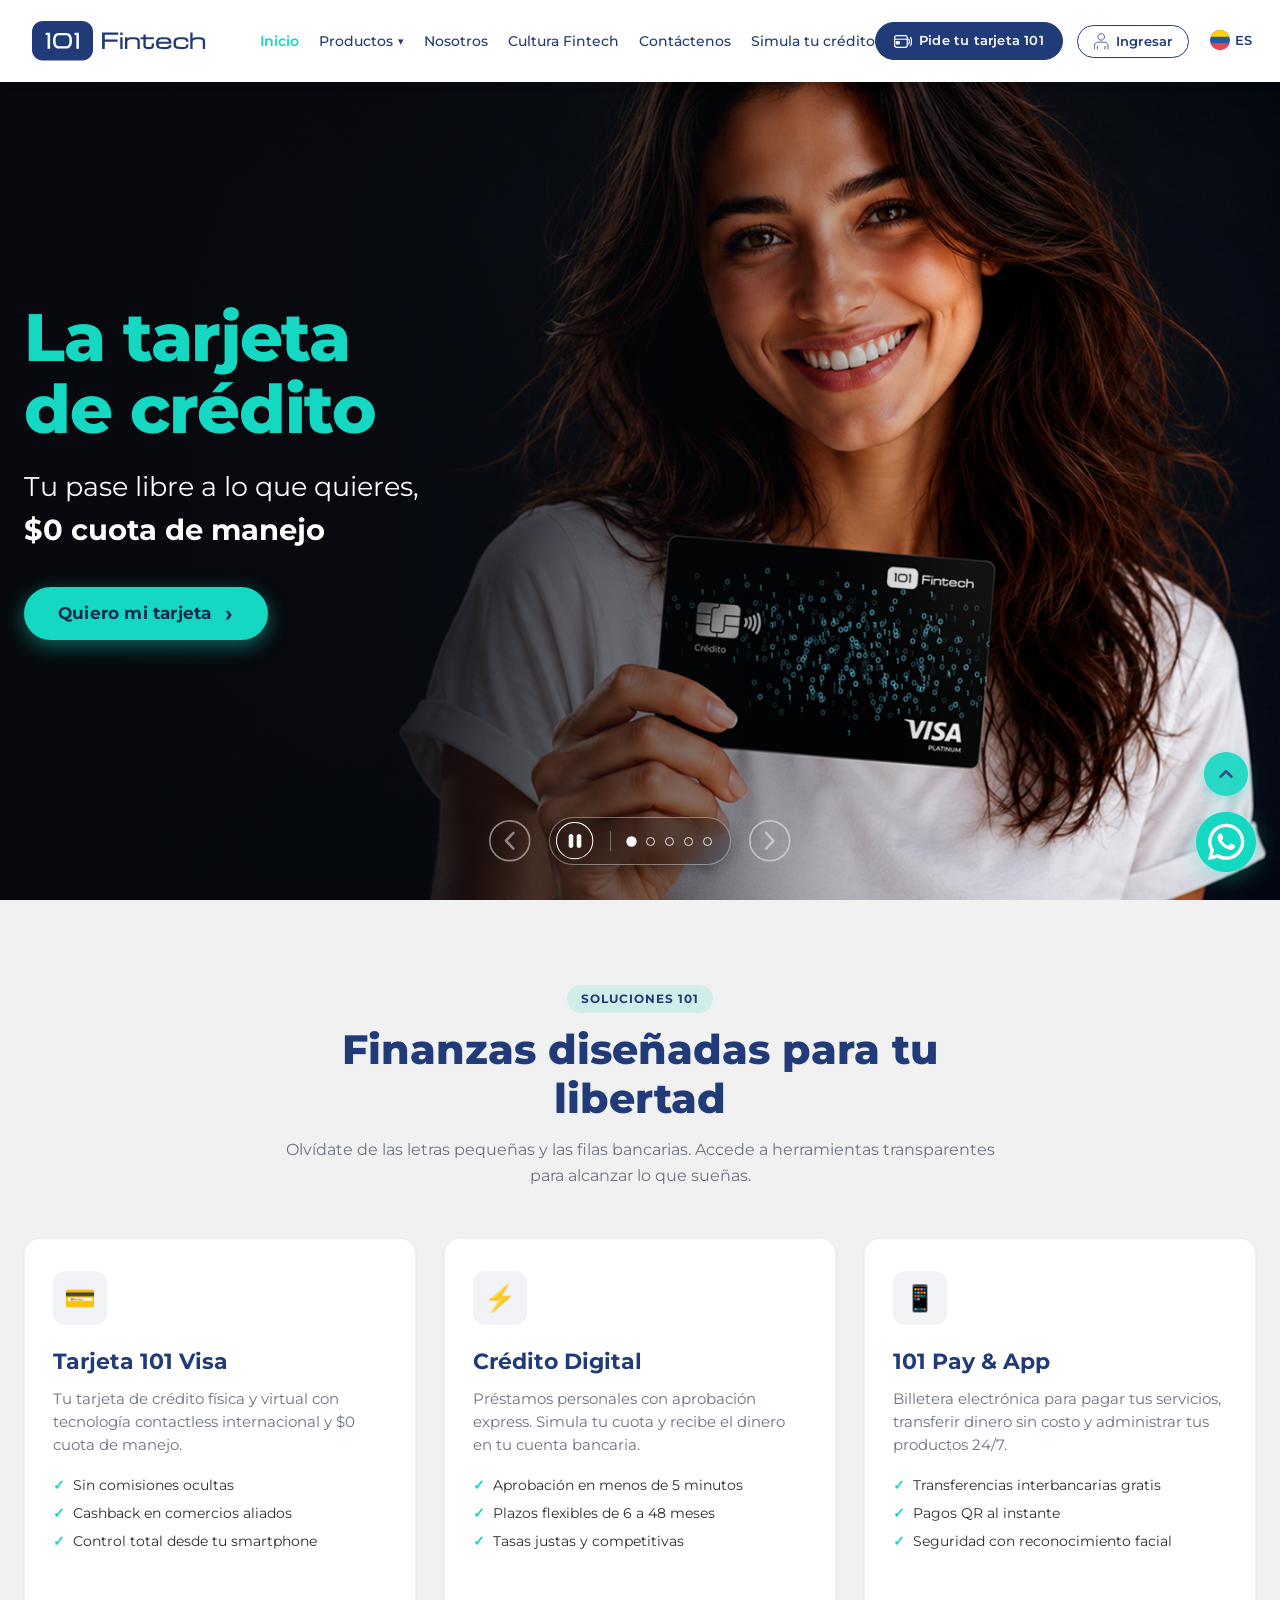
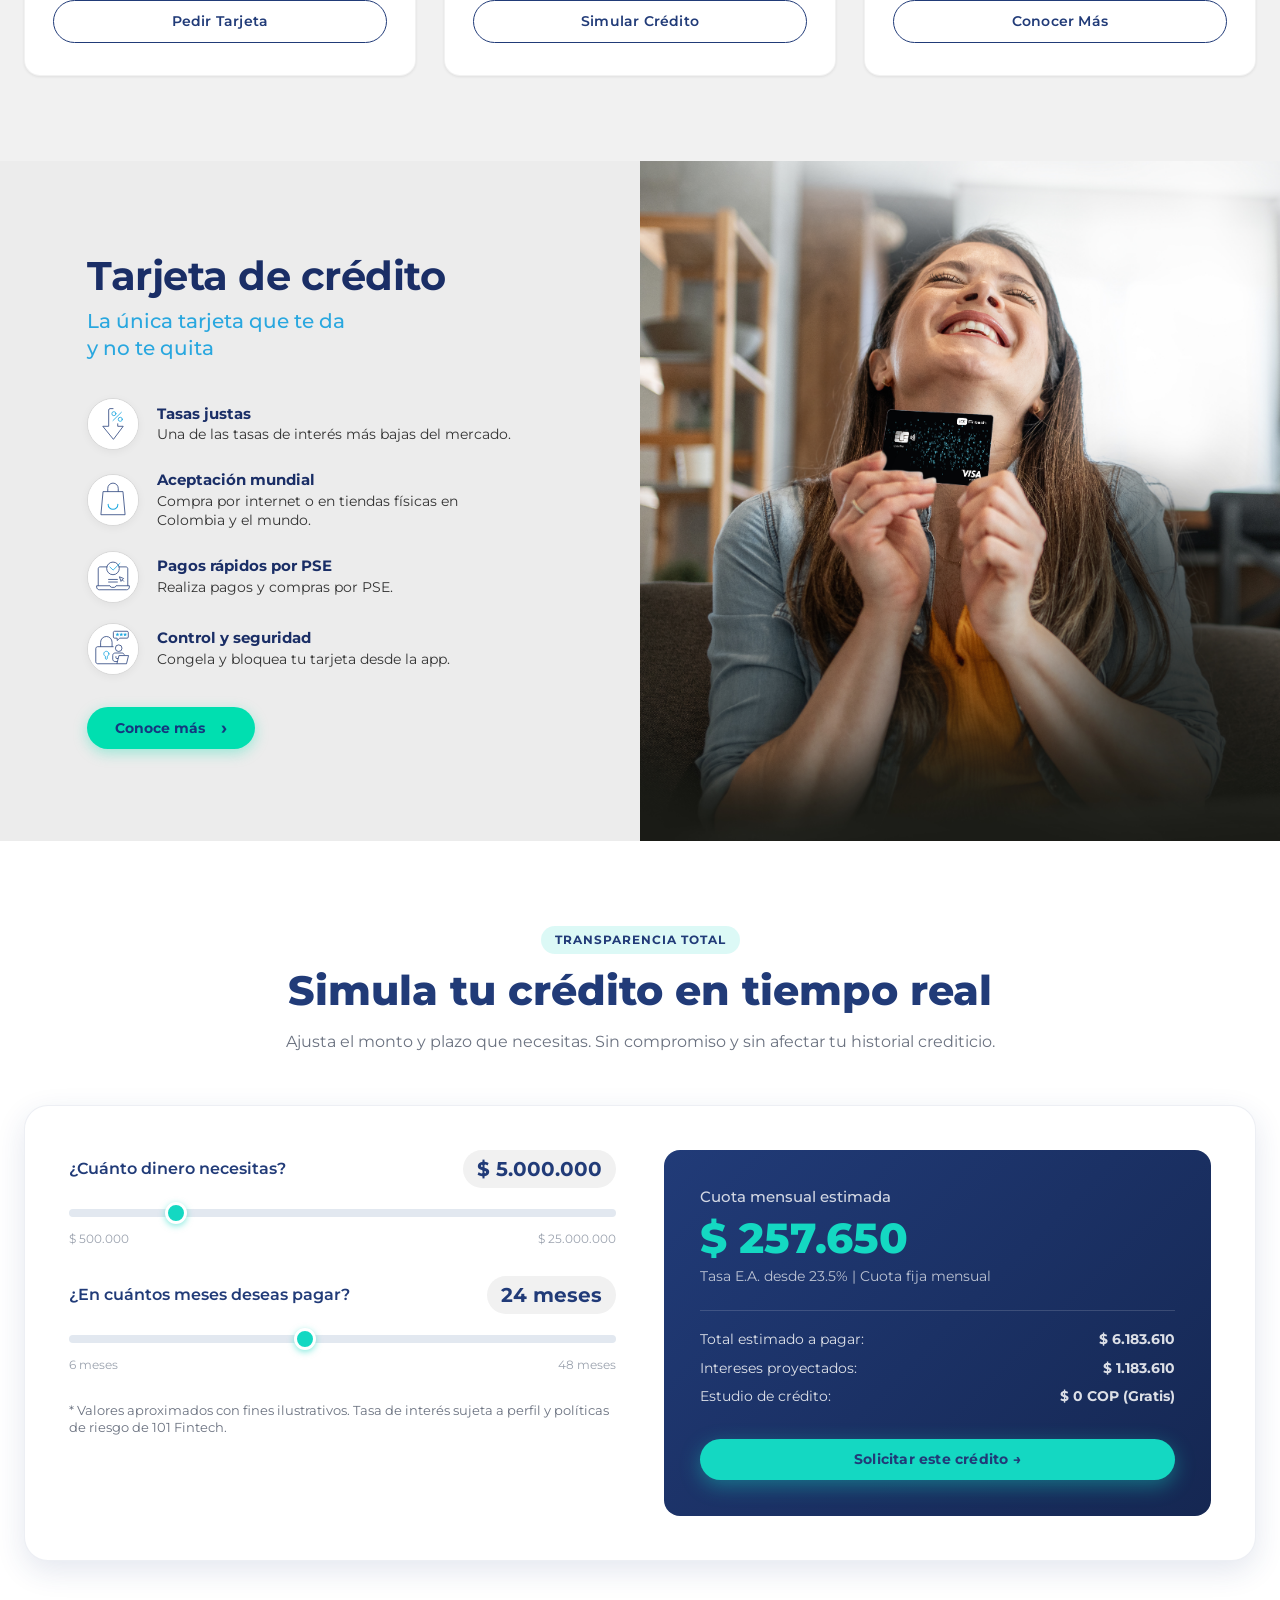
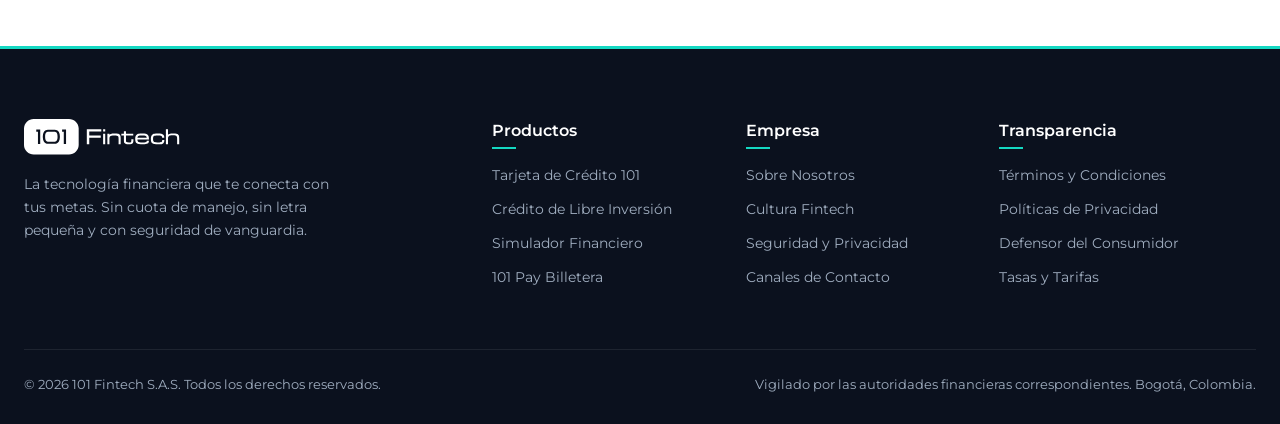
==== commit d7ce3a68: "sección tarjeta de crédito" ====
--- a/index.html
+++ b/index.html
@@ -432,6 +432,86 @@
     </section>
 
     <!-- ==========================================================================
+         SECCIÓN TARJETA DE CRÉDITO (Split 50% / 50% a ancho completo)
+         ========================================================================== -->
+    <section class="tc-section" id="tarjeta" aria-label="Tarjeta de crédito 101 Fintech">
+      
+      <!-- Columna Izquierda: Información y Beneficios -->
+      <div class="tc-content-column">
+        <div class="tc-content-box">
+          
+          <!-- Encabezados -->
+          <h2 class="tc-title">Tarjeta de crédito</h2>
+          <p class="tc-subtitle">La única tarjeta que te da<br class="tc-br-desktop"> y no te quita</p>
+
+          <!-- Lista de 4 Beneficios -->
+          <ul class="tc-benefits-list">
+            
+            <!-- Beneficio 1: Tasas justas -->
+            <li class="tc-benefit-item">
+              <div class="tc-benefit-icon-wrapper">
+                <img src="assets/img/svg/home/iconos_TC-01.svg" alt="Tasas justas" width="52" height="52" loading="lazy">
+              </div>
+              <div class="tc-benefit-text">
+                <h3 class="tc-benefit-title">Tasas justas</h3>
+                <p class="tc-benefit-desc">Una de las tasas de interés más bajas del mercado.</p>
+              </div>
+            </li>
+
+            <!-- Beneficio 2: Aceptación mundial -->
+            <li class="tc-benefit-item">
+              <div class="tc-benefit-icon-wrapper">
+                <img src="assets/img/svg/home/iconos_TC-02.svg" alt="Aceptación mundial" width="52" height="52" loading="lazy">
+              </div>
+              <div class="tc-benefit-text">
+                <h3 class="tc-benefit-title">Aceptación mundial</h3>
+                <p class="tc-benefit-desc">Compra por internet o en tiendas físicas en Colombia y el mundo.</p>
+              </div>
+            </li>
+
+            <!-- Beneficio 3: Pagos rápidos por PSE -->
+            <li class="tc-benefit-item">
+              <div class="tc-benefit-icon-wrapper">
+                <img src="assets/img/svg/home/iconos_TC-03.svg" alt="Pagos rápidos por PSE" width="52" height="52" loading="lazy">
+              </div>
+              <div class="tc-benefit-text">
+                <h3 class="tc-benefit-title">Pagos rápidos por PSE</h3>
+                <p class="tc-benefit-desc">Realiza pagos y compras por PSE.</p>
+              </div>
+            </li>
+
+            <!-- Beneficio 4: Control y seguridad -->
+            <li class="tc-benefit-item">
+              <div class="tc-benefit-icon-wrapper">
+                <img src="assets/img/svg/home/iconos_TC-04.svg" alt="Control y seguridad" width="52" height="52" loading="lazy">
+              </div>
+              <div class="tc-benefit-text">
+                <h3 class="tc-benefit-title">Control y seguridad</h3>
+                <p class="tc-benefit-desc">Congela y bloquea tu tarjeta desde la app.</p>
+              </div>
+            </li>
+
+          </ul>
+
+          <!-- Botón CTA Conoce más -->
+          <div class="tc-cta-wrapper">
+            <a href="#solicitar" class="tc-btn-cta">
+              <span>Conoce más</span>
+              <span class="tc-btn-arrow" aria-hidden="true">›</span>
+            </a>
+          </div>
+
+        </div>
+      </div>
+
+      <!-- Columna Derecha: Imagen Fotográfica a pantalla dividida 50% -->
+      <div class="tc-image-column">
+        <img src="assets/img/img_TC_home.jpg" alt="Tarjeta de Crédito 101 Fintech - La única tarjeta que te da y no te quita" class="tc-featured-image" loading="lazy" width="1200" height="1200">
+      </div>
+
+    </section>
+
+    <!-- ==========================================================================
          SECCIÓN SIMULADOR DE CRÉDITO INTERACTIVO
          ========================================================================== -->
     <section class="section section-bg-white" id="simulador">
--- a/css/styles.css
+++ b/css/styles.css
@@ -1023,6 +1023,257 @@
   height: 60px;
 }
 
+/* ==========================================================================
+   8.1. SECCIÓN TARJETA DE CRÉDITO (HOME)
+   Split 50% / 50% a ancho completo
+   ========================================================================== */
+.tc-section {
+  width: 100%;
+  display: grid;
+  grid-template-columns: 1fr 1fr;
+  min-height: 680px;
+  background-color: #ECECEC;
+  overflow: hidden;
+}
+
+/* Columna Izquierda: Bloque de Contenido */
+.tc-content-column {
+  background-color: #ECECEC;
+  display: flex;
+  align-items: center;
+  justify-content: flex-end;
+  padding: 80px 48px;
+}
+
+.tc-content-box {
+  width: 100%;
+  max-width: 460px;
+  margin-right: clamp(16px, 3.5vw, 56px);
+}
+
+/* Tipografía y Encabezados */
+.tc-title {
+  font-family: var(--font-family);
+  font-size: clamp(34px, 3.2vw, 40px);
+  font-weight: 700;
+  color: #1A2E66;
+  line-height: 1.15;
+  margin-bottom: 8px;
+  letter-spacing: -0.5px;
+}
+
+.tc-subtitle {
+  font-family: var(--font-family);
+  font-size: clamp(19px, 1.6vw, 22px);
+  font-weight: 500;
+  color: #29A7DF;
+  line-height: 1.35;
+  margin-bottom: 36px;
+}
+
+.tc-br-desktop {
+  display: inline;
+}
+
+/* Lista de 4 Beneficios */
+.tc-benefits-list {
+  display: flex;
+  flex-direction: column;
+  gap: 20px;
+  max-width: 440px;
+  margin: 0;
+  padding: 0;
+  list-style: none;
+}
+
+.tc-benefit-item {
+  display: flex;
+  align-items: center;
+  gap: 18px;
+}
+
+/* Contenedor circular del icono */
+.tc-benefit-icon-wrapper {
+  width: 52px;
+  height: 52px;
+  min-width: 52px;
+  min-height: 52px;
+  border-radius: 50%;
+  background-color: #FFFFFF;
+  border: 1px solid #D8D8D8;
+  box-shadow: 0 2px 8px rgba(0, 0, 0, 0.05);
+  display: flex;
+  align-items: center;
+  justify-content: center;
+  overflow: hidden;
+  flex-shrink: 0;
+  transition: transform 0.2s ease, box-shadow 0.2s ease;
+}
+
+.tc-benefit-item:hover .tc-benefit-icon-wrapper {
+  transform: translateY(-2px);
+  box-shadow: 0 4px 12px rgba(0, 0, 0, 0.08);
+}
+
+.tc-benefit-icon-wrapper img {
+  width: 48px;
+  height: 48px;
+  object-fit: contain;
+  display: block;
+  transform: scale(1.15);
+}
+
+/* Bloque de texto del beneficio */
+.tc-benefit-text {
+  display: flex;
+  flex-direction: column;
+  justify-content: center;
+  min-height: 52px;
+}
+
+.tc-benefit-title {
+  font-family: var(--font-family);
+  font-size: 15px;
+  font-weight: 700;
+  color: #1A2E66;
+  line-height: 1.3;
+  margin-bottom: 2px;
+}
+
+.tc-benefit-desc {
+  font-family: var(--font-family);
+  font-size: 14px;
+  font-weight: 400;
+  color: #333333;
+  line-height: 1.4;
+  margin: 0;
+}
+
+/* Botón CTA Píldora Turquesa */
+.tc-cta-wrapper {
+  margin-top: 32px;
+}
+
+.tc-btn-cta {
+  display: inline-flex;
+  align-items: center;
+  gap: 16px;
+  padding: 12px 28px;
+  border-radius: 50px;
+  background-color: #00DFB0;
+  color: #14387F;
+  font-family: var(--font-family);
+  font-size: 14px;
+  font-weight: 700;
+  text-decoration: none;
+  box-shadow: 0 4px 14px rgba(0, 223, 176, 0.35);
+  transition: all 0.25s cubic-bezier(0.4, 0, 0.2, 1);
+  border: none;
+  cursor: pointer;
+  line-height: 1;
+}
+
+.tc-btn-cta:hover {
+  background-color: #00cca0;
+  color: #14387F;
+  transform: translateY(-2px);
+  box-shadow: 0 8px 22px rgba(0, 223, 176, 0.5);
+}
+
+.tc-btn-cta:active {
+  transform: translateY(0);
+}
+
+.tc-btn-cta:focus-visible {
+  outline: 2px solid #14387F;
+  outline-offset: 3px;
+}
+
+.tc-btn-arrow {
+  font-size: 18px;
+  font-weight: 700;
+  line-height: 1;
+  transition: transform 0.2s ease;
+}
+
+.tc-btn-cta:hover .tc-btn-arrow {
+  transform: translateX(4px);
+}
+
+/* Columna Derecha: Imagen Fotográfica a tamaño completo */
+.tc-image-column {
+  position: relative;
+  width: 100%;
+  height: 100%;
+  min-height: 100%;
+  overflow: hidden;
+  background-color: #ECECEC;
+}
+
+.tc-featured-image {
+  width: 100%;
+  height: 100%;
+  object-fit: cover;
+  object-position: center;
+  display: block;
+}
+
+/* Responsividad */
+@media (max-width: 991px) {
+  .tc-section {
+    grid-template-columns: 1fr;
+    min-height: auto;
+  }
+
+  .tc-content-column {
+    justify-content: center;
+    padding: 60px 24px;
+  }
+
+  .tc-content-box {
+    margin-right: 0;
+    max-width: 520px;
+  }
+
+  .tc-image-column {
+    height: 460px;
+    min-height: 460px;
+  }
+
+  .tc-br-desktop {
+    display: none;
+  }
+}
+
+@media (max-width: 576px) {
+  .tc-content-column {
+    padding: 45px 20px;
+  }
+
+  .tc-title {
+    font-size: 30px;
+  }
+
+  .tc-subtitle {
+    font-size: 18px;
+    margin-bottom: 28px;
+  }
+
+  .tc-benefits-list {
+    gap: 18px;
+  }
+
+  .tc-image-column {
+    height: 340px;
+    min-height: 340px;
+  }
+
+  .tc-btn-cta {
+    width: 100%;
+    justify-content: center;
+  }
+}
+
 /* --------------------------------------------------------------------------
    9. SECCIONES COMPLEMENTARIAS DE VALOR (PRODUCTOS, BENEFICIOS, SIMULADOR)
    -------------------------------------------------------------------------- */
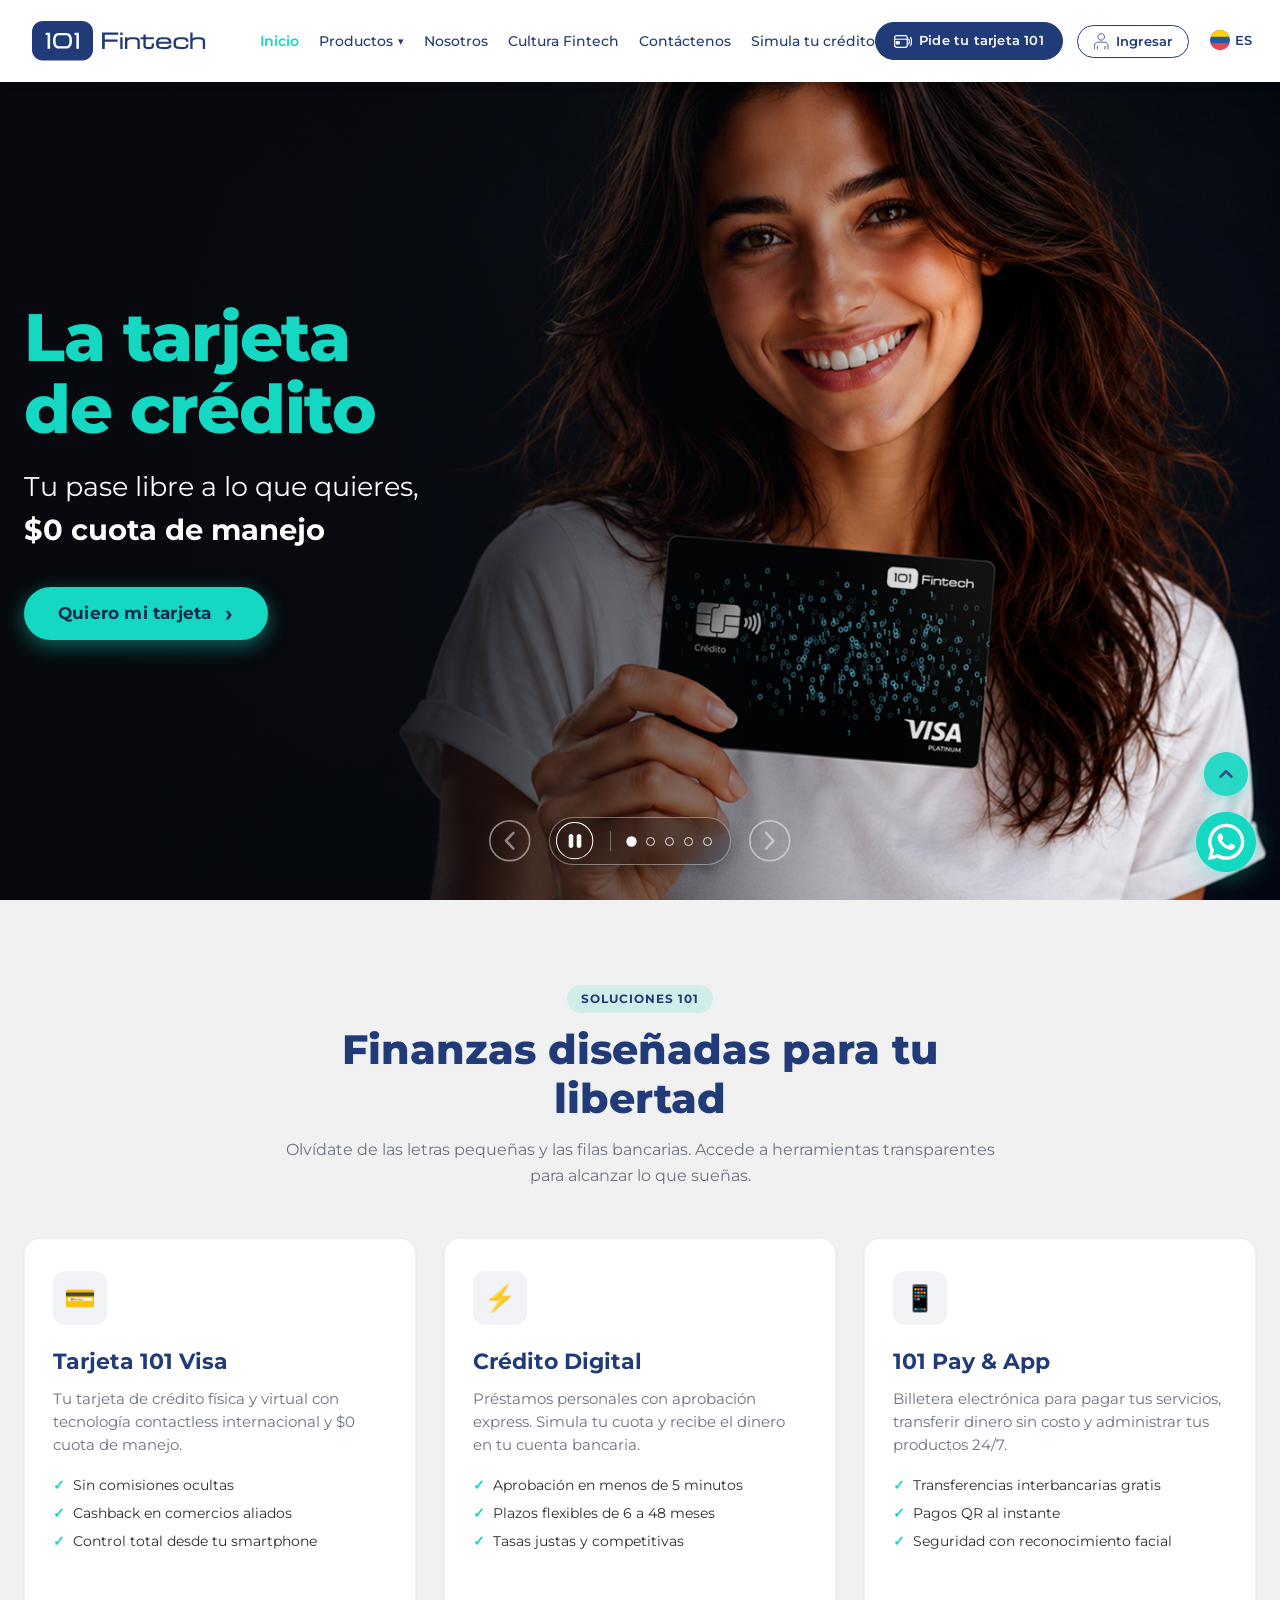
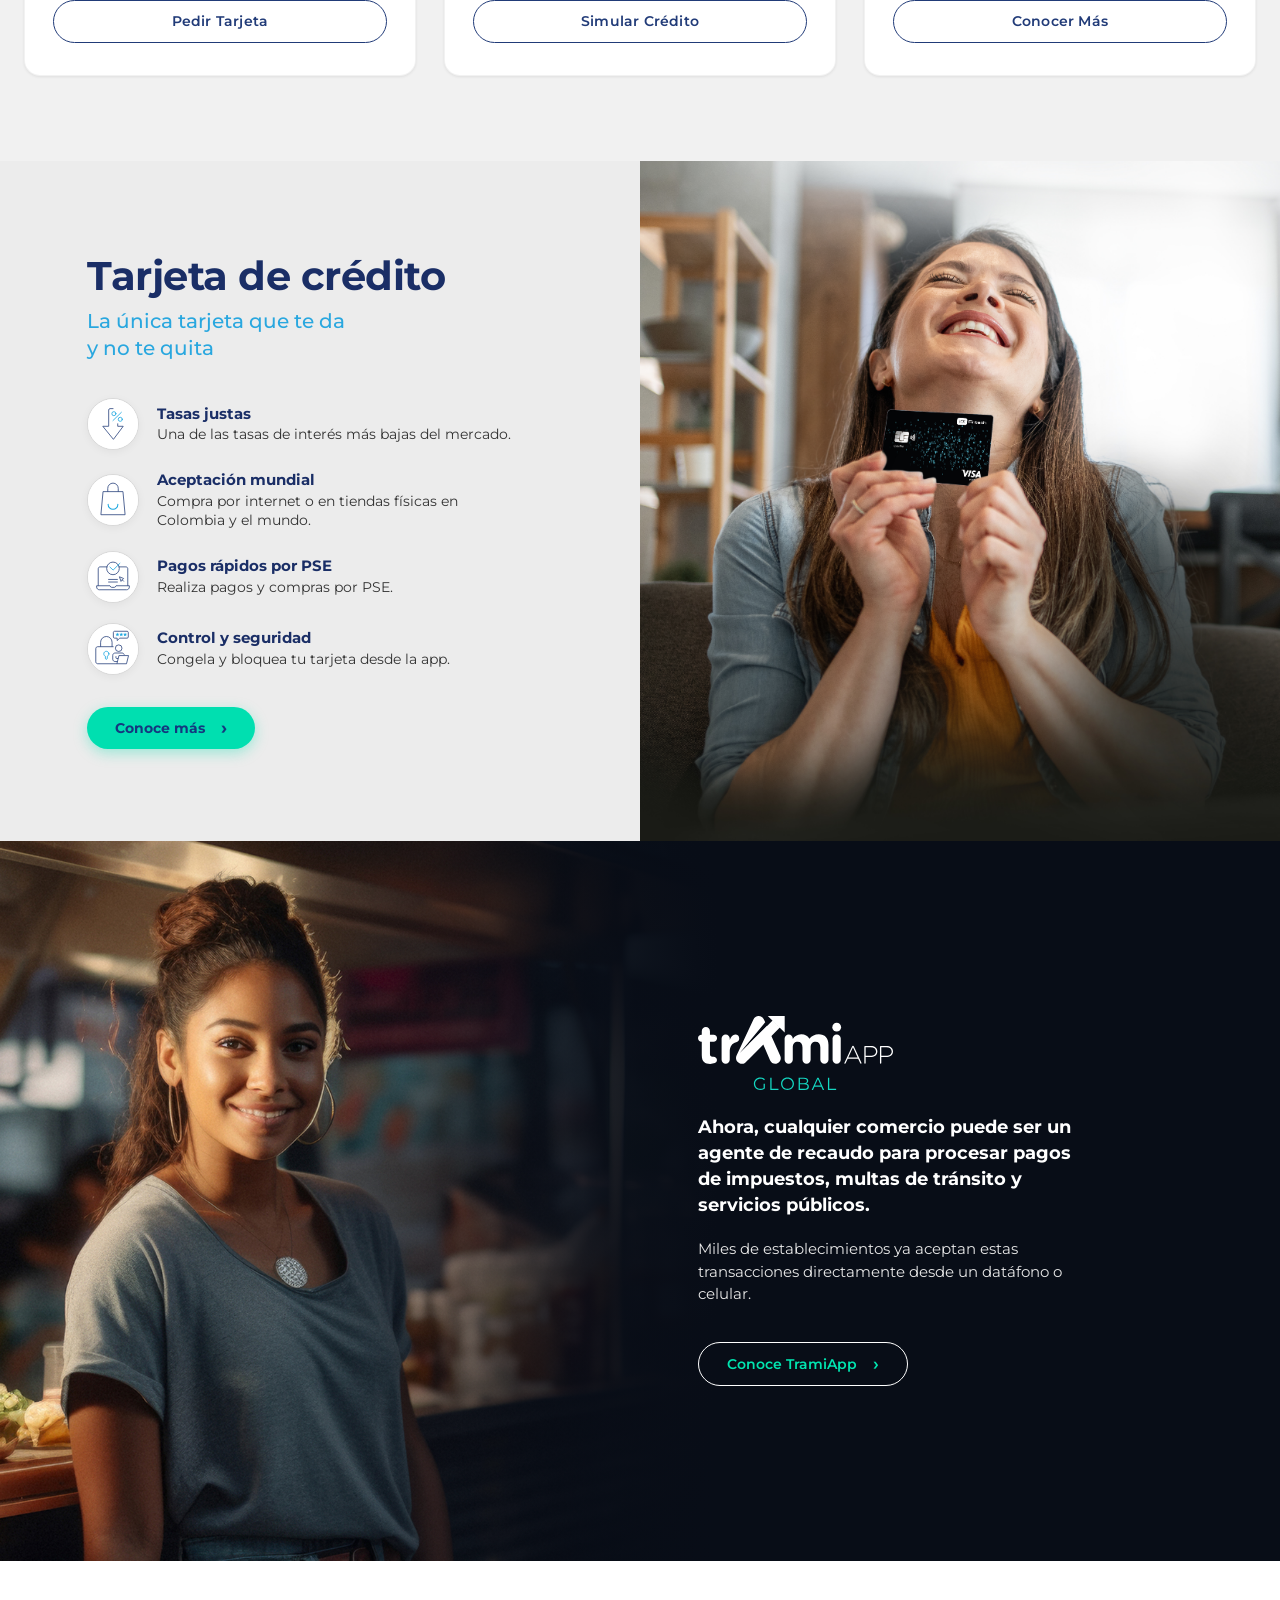
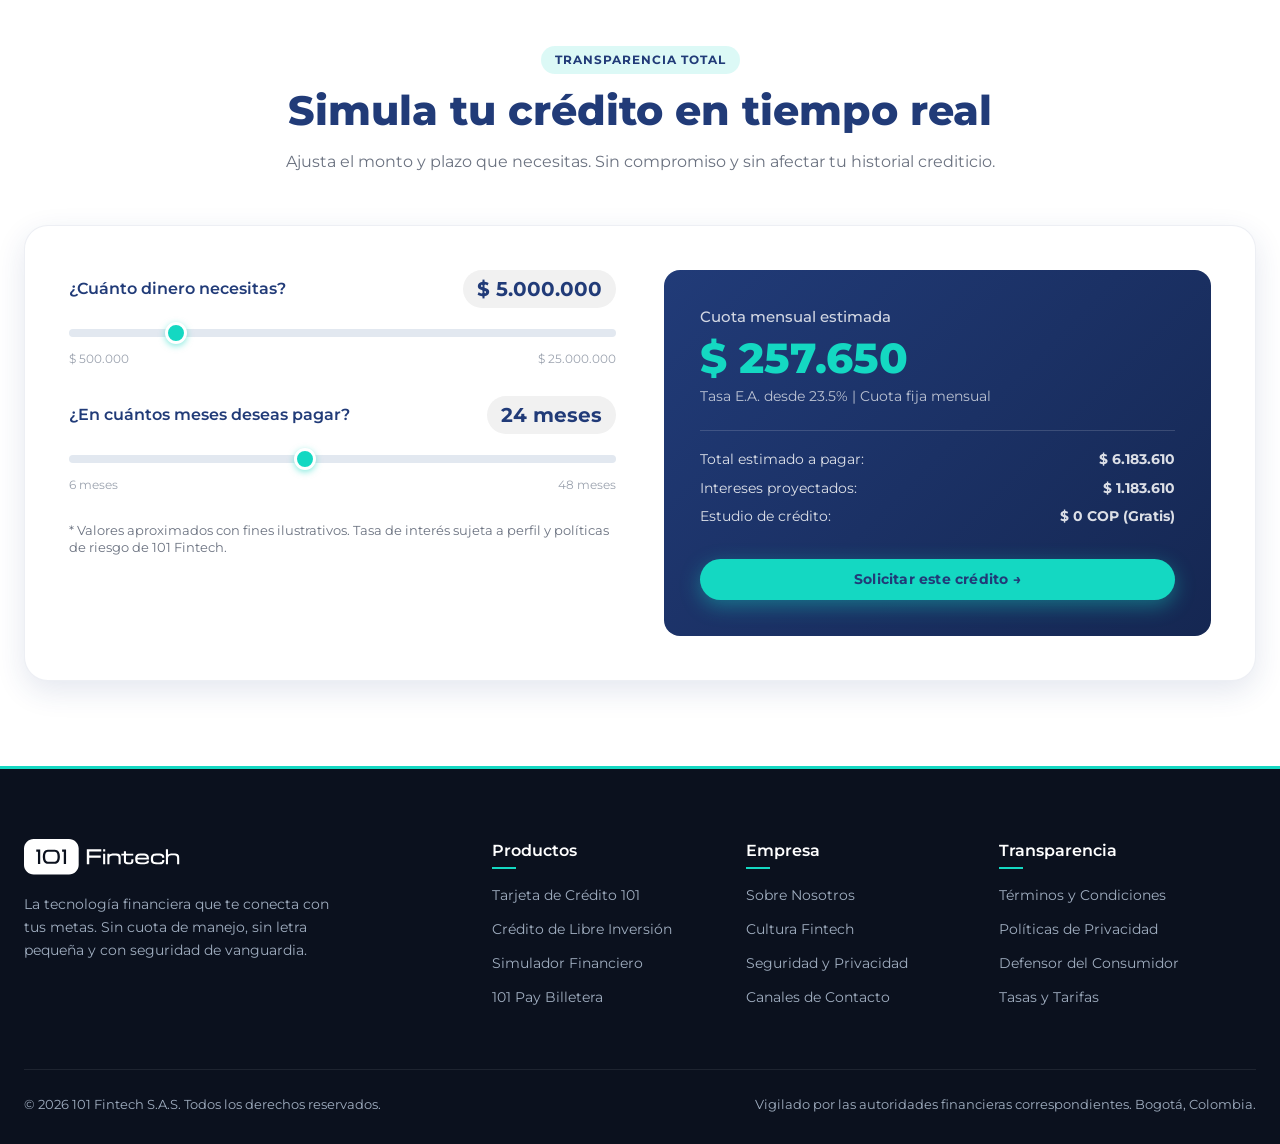
==== commit ff239bde: "seccion tramiapp" ====
--- a/index.html
+++ b/index.html
@@ -512,6 +512,53 @@
     </section>
 
     <!-- ==========================================================================
+         SECCIÓN TRAMIAPP GLOBAL (Banner Full-Bleed con superposición a la derecha)
+         ========================================================================== -->
+    <section class="tramiapp-section" id="tramiapp" aria-label="TramiApp Global">
+      
+      <!-- Fondo fotográfico con transición a oscuro hacia la derecha -->
+      <div class="tramiapp-bg" aria-hidden="true">
+        <img src="assets/img/img_tramiapp_home_2.jpg" alt="" class="tramiapp-bg-img" loading="lazy">
+        <div class="tramiapp-overlay" aria-hidden="true"></div>
+      </div>
+
+      <!-- Contenedor con Grid: mitad izquierda despejada, mitad derecha con contenido -->
+      <div class="tramiapp-container">
+        <div class="tramiapp-grid">
+          
+          <!-- Columna Izquierda: Vacía para exhibir la mujer y ambiente -->
+          <div class="tramiapp-col-empty" aria-hidden="true"></div>
+
+          <!-- Columna Derecha: Contenido TramiApp Global -->
+          <div class="tramiapp-content-col">
+            <div class="tramiapp-content-box">
+              
+              <!-- Logotipo TramiApp Global -->
+              <img src="assets/img/svg/home/lgo_tramiapp_global.svg" alt="TramiApp Global" class="tramiapp-logo" width="195" height="74" loading="lazy">
+
+              <!-- Primer párrafo destacado en blanco puro -->
+              <p class="tramiapp-lead">Ahora, cualquier comercio puede ser un agente de recaudo para procesar pagos de impuestos, multas de tránsito y servicios públicos.</p>
+
+              <!-- Segundo párrafo en blanco suave / gris muy claro -->
+              <p class="tramiapp-desc">Miles de establecimientos ya aceptan estas transacciones directamente desde un datáfono o celular.</p>
+
+              <!-- Botón CTA Outline -->
+              <div class="tramiapp-cta-wrapper">
+                <a href="#tramiapp" class="tramiapp-btn-cta">
+                  <span>Conoce TramiApp</span>
+                  <span class="tramiapp-btn-arrow" aria-hidden="true">›</span>
+                </a>
+              </div>
+
+            </div>
+          </div>
+
+        </div>
+      </div>
+
+    </section>
+
+    <!-- ==========================================================================
          SECCIÓN SIMULADOR DE CRÉDITO INTERACTIVO
          ========================================================================== -->
     <section class="section section-bg-white" id="simulador">
--- a/css/styles.css
+++ b/css/styles.css
@@ -1274,6 +1274,266 @@
   }
 }
 
+/* ==========================================================================
+   8.2. SECCIÓN TRAMIAPP GLOBAL (HOME)
+   Banner Full-Bleed con superposición de contenido a la derecha
+   ========================================================================== */
+.tramiapp-section {
+  position: relative;
+  width: 100%;
+  min-height: 720px;
+  background-color: #080d17;
+  background-image: url('../assets/img/img_tramiapp_home_2.jpg');
+  background-size: cover;
+  background-position: left center;
+  background-repeat: no-repeat;
+  display: flex;
+  align-items: center;
+  overflow: hidden;
+}
+
+/* Capa de fondo con <img> y overlay oscuro */
+.tramiapp-bg {
+  position: absolute;
+  top: 0;
+  left: 0;
+  width: 100%;
+  height: 100%;
+  z-index: 1;
+  pointer-events: none;
+  overflow: hidden;
+}
+
+.tramiapp-bg-img {
+  position: absolute;
+  top: 0;
+  left: 0;
+  height: 100%;
+  width: auto;
+  min-width: 650px;
+  max-width: none;
+  object-fit: cover;
+  object-position: left center;
+  display: block;
+}
+
+/* Overlay que oscurece suavemente el centro y deja el lado derecho completamente oscuro */
+.tramiapp-overlay {
+  position: absolute;
+  top: 0;
+  left: 0;
+  width: 100%;
+  height: 100%;
+  background: linear-gradient(
+    90deg,
+    rgba(8, 13, 23, 0) 0%,
+    rgba(8, 13, 23, 0) 22%,
+    rgba(8, 13, 23, 0.45) 34%,
+    rgba(8, 13, 23, 0.88) 46%,
+    #080d17 56%,
+    #080d17 100%
+  );
+  pointer-events: none;
+}
+
+/* Contenedor centralizado */
+.tramiapp-container {
+  position: relative;
+  z-index: 2;
+  width: 100%;
+  max-width: var(--container-max-width, 1360px);
+  margin: 0 auto;
+  padding: 80px 48px;
+}
+
+/* Grid de 2 columnas (50% / 50%) */
+.tramiapp-grid {
+  display: grid;
+  grid-template-columns: 1fr 1fr;
+  align-items: center;
+  width: 100%;
+}
+
+/* Columna izquierda vacía para dejar visible la imagen de la mujer */
+.tramiapp-col-empty {
+  min-height: 1px;
+}
+
+/* Columna derecha: alineación vertical y sangría para calzar con la referencia */
+.tramiapp-content-col {
+  display: flex;
+  flex-direction: column;
+  justify-content: center;
+  align-items: flex-start;
+  padding-left: clamp(24px, 4.5vw, 75px);
+}
+
+/* Bloque contenedor del contenido (ancho máx 400px) */
+.tramiapp-content-box {
+  width: 100%;
+  max-width: 400px;
+}
+
+/* Logotipo TramiApp Global (tamaño optimizado y reducido) */
+.tramiapp-logo {
+  display: block;
+  width: 195px;
+  max-width: 100%;
+  height: auto;
+  margin-bottom: 24px;
+}
+
+/* Primer párrafo destacado en blanco puro */
+.tramiapp-lead {
+  font-family: var(--font-family);
+  font-size: 18px;
+  font-weight: 700;
+  color: #FFFFFF;
+  line-height: 1.45;
+  margin-top: 0;
+  margin-bottom: 20px;
+}
+
+/* Segundo párrafo en blanco suave / gris muy claro */
+.tramiapp-desc {
+  font-family: var(--font-family);
+  font-size: 15px;
+  font-weight: 400;
+  color: #E6E6E6;
+  line-height: 1.5;
+  margin-top: 0;
+  margin-bottom: 36px;
+}
+
+/* Contenedor del Botón CTA */
+.tramiapp-cta-wrapper {
+  display: flex;
+  align-items: center;
+}
+
+/* Botón CTA Outline píldora transparente */
+.tramiapp-btn-cta {
+  display: inline-flex;
+  align-items: center;
+  gap: 16px;
+  padding: 12px 28px;
+  border-radius: 50px;
+  background-color: transparent;
+  border: 1.5px solid #FFFFFF;
+  color: #00E5B0;
+  font-family: var(--font-family);
+  font-size: 14px;
+  font-weight: 600;
+  text-decoration: none;
+  cursor: pointer;
+  line-height: 1;
+  transition: all 0.3s ease;
+}
+
+.tramiapp-btn-arrow {
+  display: inline-block;
+  font-size: 18px;
+  font-weight: 600;
+  color: #00E5B0;
+  line-height: 1;
+  transition: transform 0.3s ease, color 0.3s ease;
+}
+
+/* Efecto Hover del Botón CTA */
+.tramiapp-btn-cta:hover {
+  background-color: #00E5B0;
+  border-color: #00E5B0;
+  color: #14387F;
+  transform: translateY(-2px);
+  box-shadow: 0 6px 20px rgba(0, 229, 176, 0.4);
+}
+
+.tramiapp-btn-cta:hover .tramiapp-btn-arrow {
+  color: #14387F;
+  transform: translateX(4px);
+}
+
+.tramiapp-btn-cta:active {
+  transform: translateY(0);
+}
+
+.tramiapp-btn-cta:focus-visible {
+  outline: 2px solid #00E5B0;
+  outline-offset: 3px;
+}
+
+/* Adaptabilidad para resoluciones menores */
+@media (max-width: 991px) {
+  .tramiapp-section {
+    min-height: 600px;
+  }
+
+  .tramiapp-bg-img {
+    min-width: 550px;
+  }
+
+  .tramiapp-overlay {
+    background: linear-gradient(
+      90deg,
+      rgba(8, 13, 23, 0.1) 0%,
+      rgba(8, 13, 23, 0.5) 28%,
+      rgba(8, 13, 23, 0.92) 46%,
+      #080d17 58%,
+      #080d17 100%
+    );
+  }
+
+  .tramiapp-container {
+    padding: 60px 32px;
+  }
+
+  .tramiapp-grid {
+    grid-template-columns: 0.5fr 1fr;
+  }
+
+  .tramiapp-content-col {
+    padding-left: 16px;
+  }
+}
+
+@media (max-width: 767px) {
+  .tramiapp-section {
+    min-height: auto;
+    padding: 60px 0;
+  }
+
+  .tramiapp-bg-img {
+    width: 100%;
+    min-width: 100%;
+    object-position: center top;
+  }
+
+  .tramiapp-overlay {
+    background: rgba(8, 13, 23, 0.86);
+  }
+
+  .tramiapp-container {
+    padding: 0 20px;
+  }
+
+  .tramiapp-grid {
+    grid-template-columns: 1fr;
+  }
+
+  .tramiapp-col-empty {
+    display: none;
+  }
+
+  .tramiapp-content-col {
+    padding-left: 0;
+    background: rgba(8, 13, 23, 0.88);
+    padding: 32px 24px;
+    border-radius: 16px;
+    backdrop-filter: blur(8px);
+    -webkit-backdrop-filter: blur(8px);
+  }
+}
+
 /* --------------------------------------------------------------------------
    9. SECCIONES COMPLEMENTARIAS DE VALOR (PRODUCTOS, BENEFICIOS, SIMULADOR)
    -------------------------------------------------------------------------- */
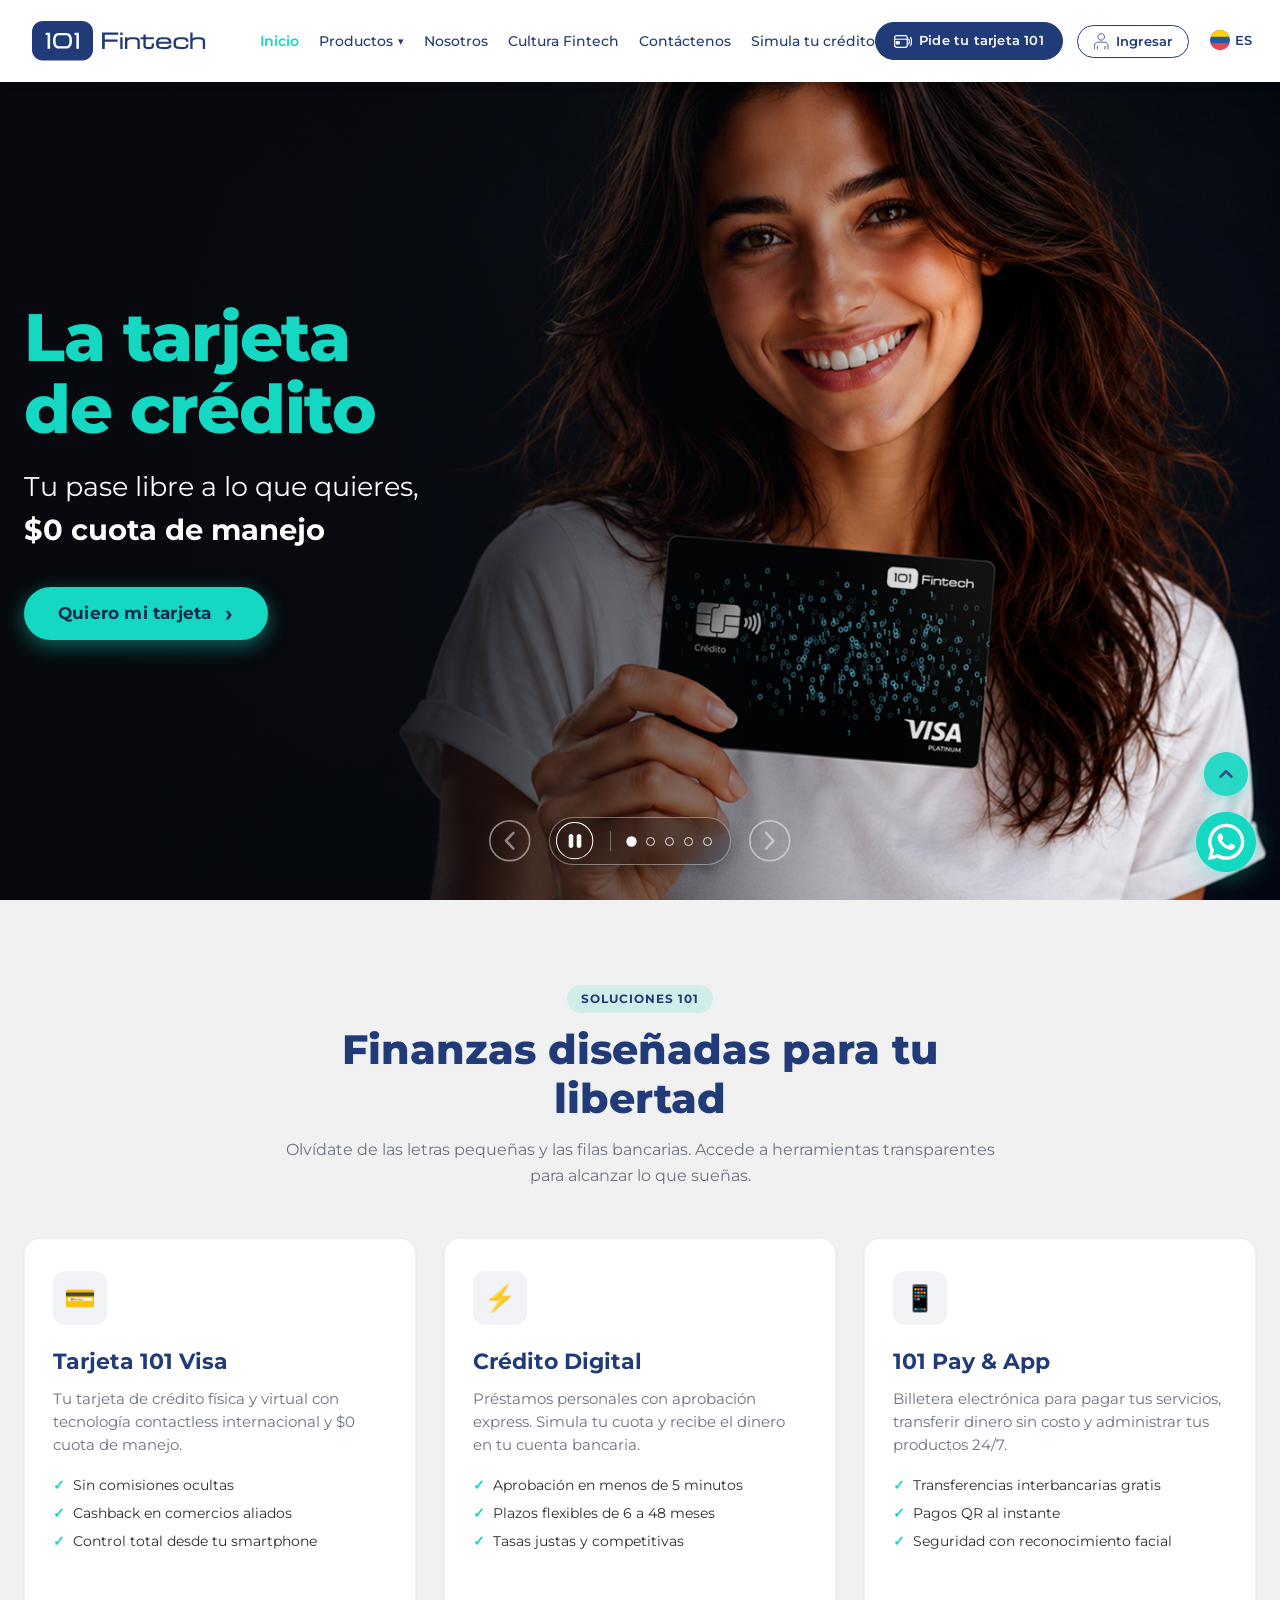
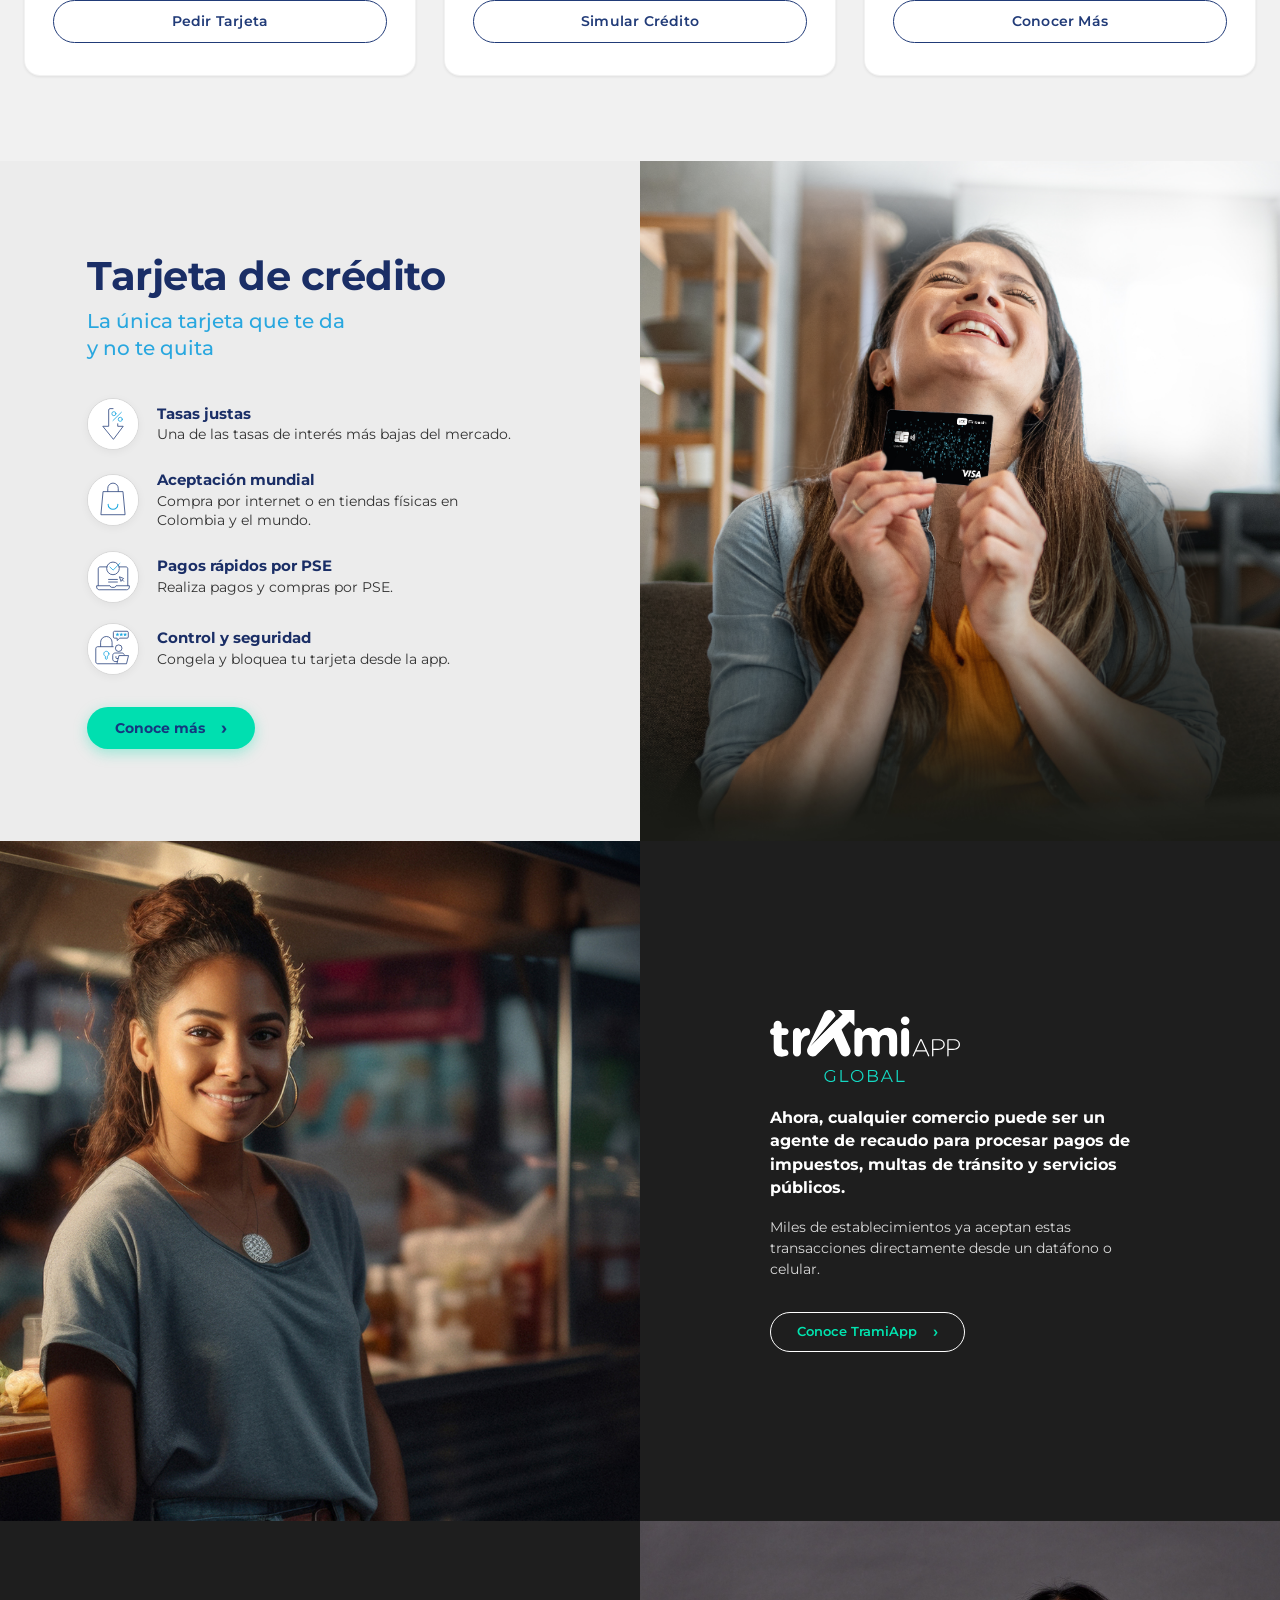
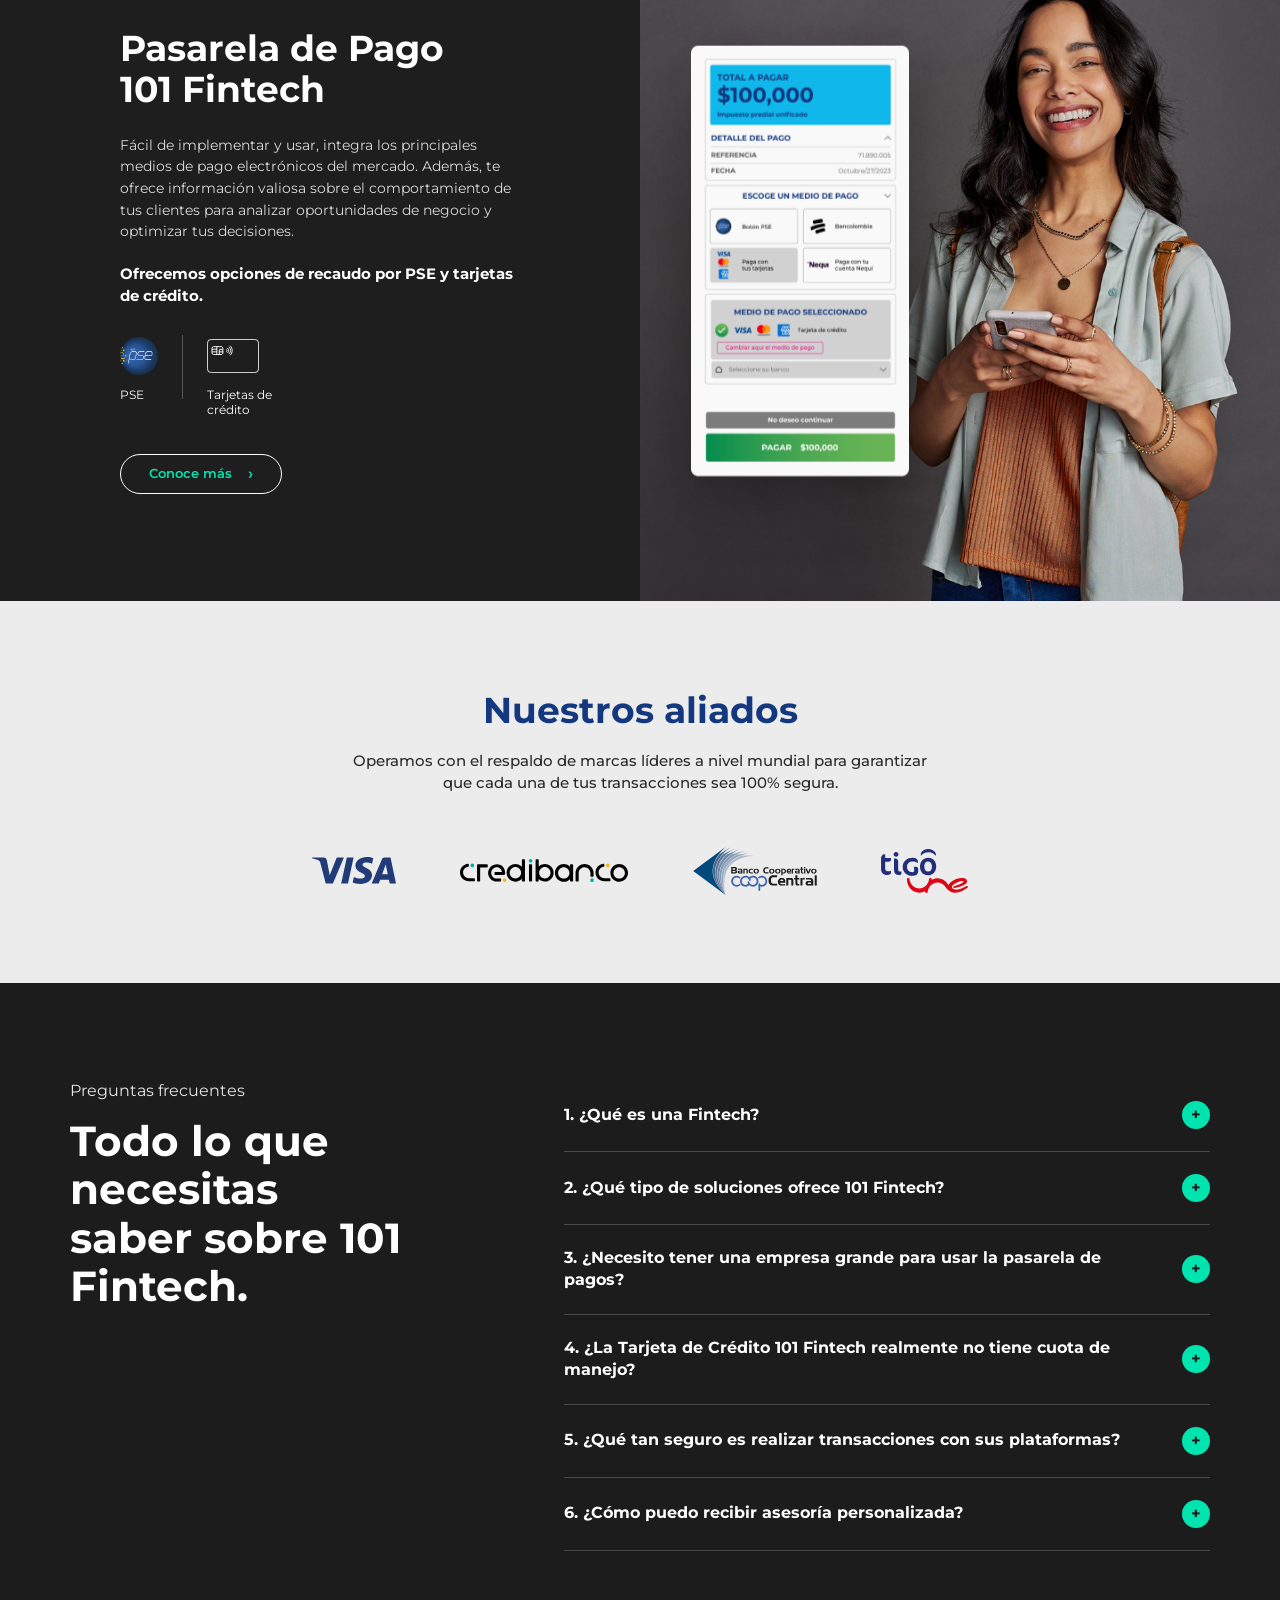
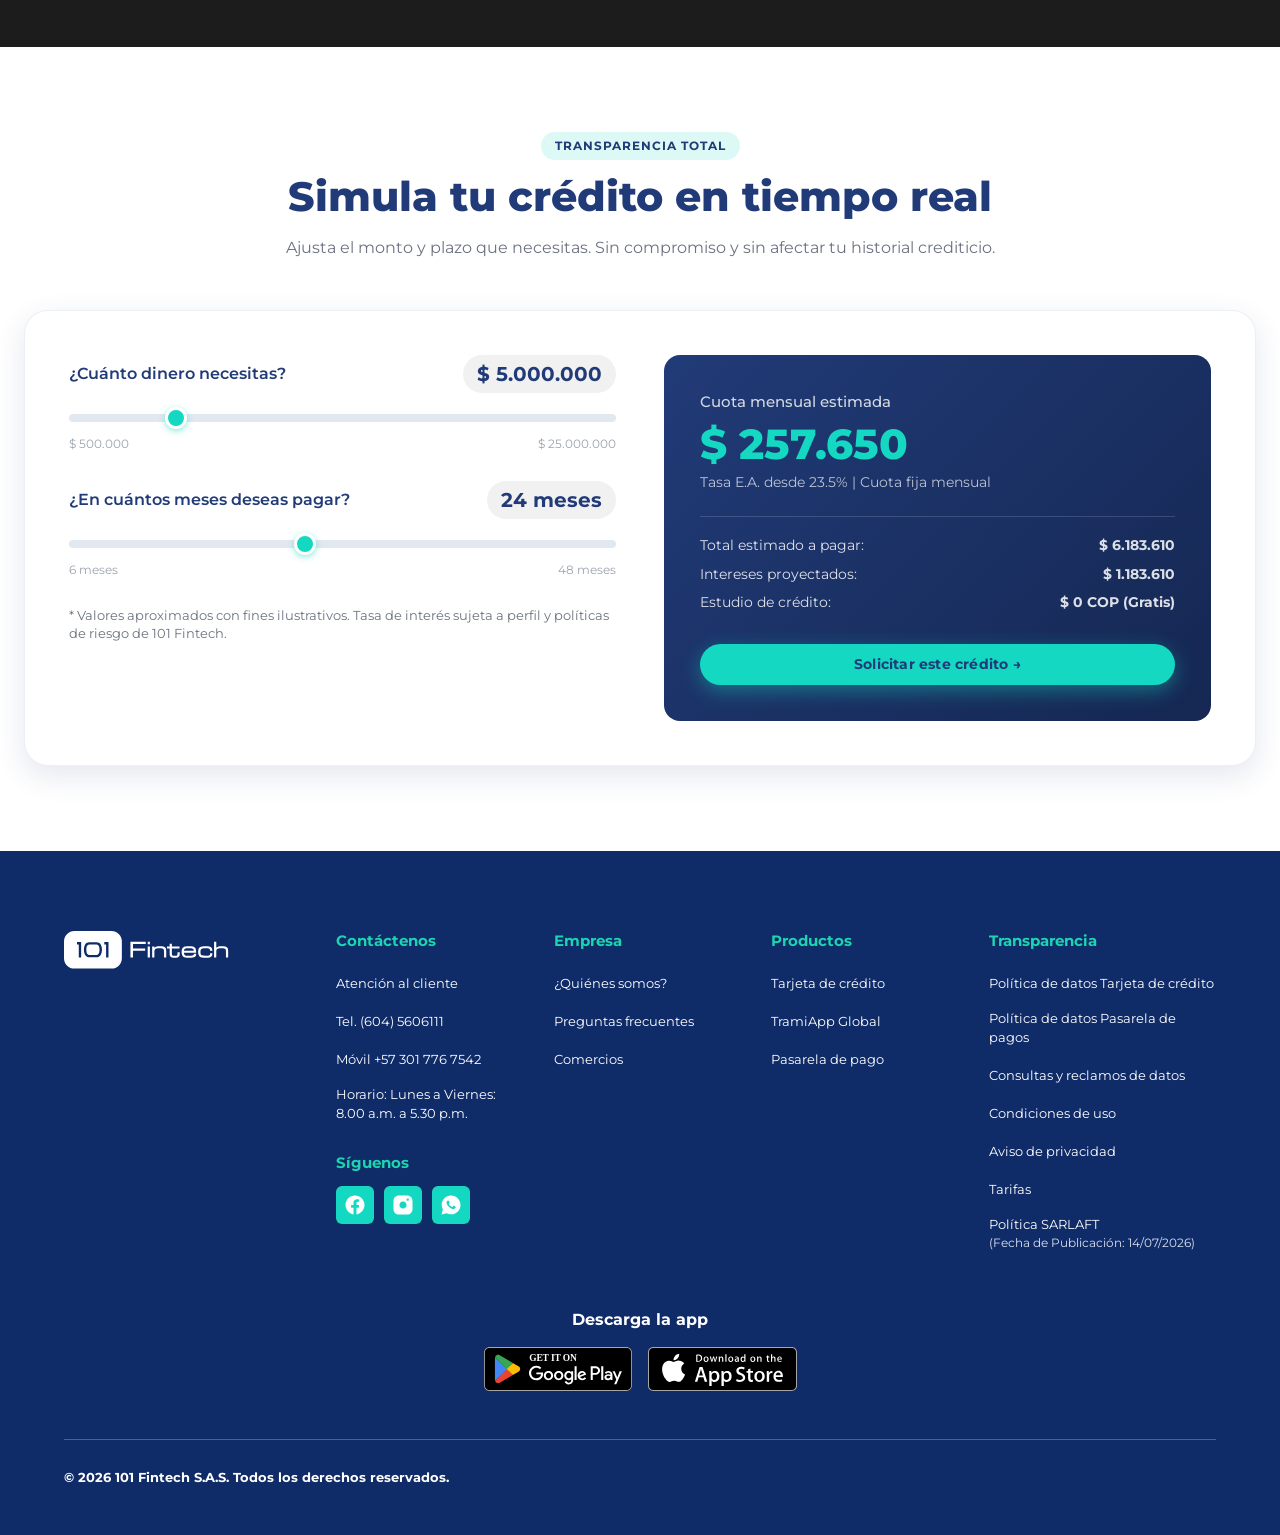
==== commit 8675dac2: "secciones nuevas y footer" ====
--- a/index.html
+++ b/index.html
@@ -512,50 +512,232 @@
     </section>
 
     <!-- ==========================================================================
-         SECCIÓN TRAMIAPP GLOBAL (Banner Full-Bleed con superposición a la derecha)
+         SECCIÓN TRAMIAPP GLOBAL (Diseño Dividido 50% / 50%)
          ========================================================================== -->
     <section class="tramiapp-section" id="tramiapp" aria-label="TramiApp Global">
       
-      <!-- Fondo fotográfico con transición a oscuro hacia la derecha -->
-      <div class="tramiapp-bg" aria-hidden="true">
-        <img src="assets/img/img_tramiapp_home_2.jpg" alt="" class="tramiapp-bg-img" loading="lazy">
-        <div class="tramiapp-overlay" aria-hidden="true"></div>
-      </div>
-
-      <!-- Contenedor con Grid: mitad izquierda despejada, mitad derecha con contenido -->
-      <div class="tramiapp-container">
-        <div class="tramiapp-grid">
+      <!-- Columna izquierda (Fotografía 50% de ancho) -->
+      <div class="tramiapp-media-col">
+        <img src="assets/img/img_tramiapp_home_2.jpg" alt="TramiApp Global en comercio" class="tramiapp-photo" loading="lazy">
+      </div>
+
+      <!-- Columna derecha (Bloque sólido oscuro con contenido) -->
+      <div class="tramiapp-content-col">
+        <div class="tramiapp-content-box">
           
-          <!-- Columna Izquierda: Vacía para exhibir la mujer y ambiente -->
-          <div class="tramiapp-col-empty" aria-hidden="true"></div>
-
-          <!-- Columna Derecha: Contenido TramiApp Global -->
-          <div class="tramiapp-content-col">
-            <div class="tramiapp-content-box">
-              
-              <!-- Logotipo TramiApp Global -->
-              <img src="assets/img/svg/home/lgo_tramiapp_global.svg" alt="TramiApp Global" class="tramiapp-logo" width="195" height="74" loading="lazy">
-
-              <!-- Primer párrafo destacado en blanco puro -->
-              <p class="tramiapp-lead">Ahora, cualquier comercio puede ser un agente de recaudo para procesar pagos de impuestos, multas de tránsito y servicios públicos.</p>
-
-              <!-- Segundo párrafo en blanco suave / gris muy claro -->
-              <p class="tramiapp-desc">Miles de establecimientos ya aceptan estas transacciones directamente desde un datáfono o celular.</p>
-
-              <!-- Botón CTA Outline -->
-              <div class="tramiapp-cta-wrapper">
-                <a href="#tramiapp" class="tramiapp-btn-cta">
-                  <span>Conoce TramiApp</span>
-                  <span class="tramiapp-btn-arrow" aria-hidden="true">›</span>
-                </a>
-              </div>
-
-            </div>
-          </div>
-
-        </div>
-      </div>
-
+          <!-- Logotipo TramiApp Global -->
+          <img src="assets/img/svg/home/lgo_tramiapp_global.svg" alt="TramiApp Global" class="tramiapp-logo" width="190" height="auto" loading="lazy">
+
+          <!-- Primer párrafo destacado en blanco puro -->
+          <p class="tramiapp-lead">Ahora, cualquier comercio puede ser un agente de recaudo para procesar pagos de impuestos, multas de tránsito y servicios públicos.</p>
+
+          <!-- Segundo párrafo en gris claro -->
+          <p class="tramiapp-desc">Miles de establecimientos ya aceptan estas transacciones directamente desde un datáfono o celular.</p>
+
+          <!-- Botón CTA Outline -->
+          <div class="tramiapp-cta-wrapper">
+            <a href="#tramiapp" class="tramiapp-btn-cta">
+              <span>Conoce TramiApp</span>
+              <span class="tramiapp-btn-arrow" aria-hidden="true">›</span>
+            </a>
+          </div>
+
+        </div>
+      </div>
+
+    </section>
+
+    <!-- ==========================================================================
+         SECCIÓN PASARELA DE PAGO 101 FINTECH (Diseño Dividido 50% / 50%)
+         ========================================================================== -->
+    <section class="pasarela-section" id="pasarela" aria-label="Pasarela de Pago 101 Fintech">
+      
+      <!-- Columna izquierda (Bloque oscuro de contenido) -->
+      <div class="pasarela-content-col">
+        <div class="pasarela-content-box">
+          
+          <!-- Título principal en dos líneas -->
+          <h2 class="pasarela-title">Pasarela de Pago<br>101 Fintech</h2>
+
+          <!-- Primer párrafo descriptivo -->
+          <p class="pasarela-desc">Fácil de implementar y usar, integra los principales medios de pago electrónicos del mercado. Además, te ofrece información valiosa sobre el comportamiento de tus clientes para analizar oportunidades de negocio y optimizar tus decisiones.</p>
+
+          <!-- Segundo párrafo destacado -->
+          <p class="pasarela-highlight">Ofrecemos opciones de recaudo por PSE y tarjetas de crédito.</p>
+
+          <!-- Bloque de medios de pago (PSE | Tarjetas de crédito) -->
+          <div class="pasarela-methods">
+            <div class="pasarela-method-item">
+              <div class="pasarela-method-icon">
+                <img src="assets/img/svg/home/btn_pse.svg" alt="PSE" class="pasarela-method-img" width="40" height="40" loading="lazy">
+              </div>
+              <span class="pasarela-method-label">PSE</span>
+            </div>
+
+            <div class="pasarela-method-divider" aria-hidden="true"></div>
+
+            <div class="pasarela-method-item">
+              <div class="pasarela-method-icon">
+                <img src="assets/img/svg/home/icon_tc_white.svg" alt="Tarjetas de crédito" class="pasarela-method-img pasarela-icon-tc" width="54" height="35" loading="lazy">
+              </div>
+              <span class="pasarela-method-label">Tarjetas de<br>crédito</span>
+            </div>
+          </div>
+
+          <!-- Botón CTA Outline -->
+          <div class="pasarela-cta-wrapper">
+            <a href="#pasarela" class="pasarela-btn-cta">
+              <span>Conoce más</span>
+              <span class="pasarela-btn-arrow" aria-hidden="true">›</span>
+            </a>
+          </div>
+
+        </div>
+      </div>
+
+      <!-- Columna derecha (Fotografía + UI flotante animada) -->
+      <div class="pasarela-media-col">
+        <!-- Imagen base fotográfica -->
+        <img src="assets/img/img_pasarela_home.jpg" alt="Pasarela de Pago 101 Fintech en comercio" class="pasarela-photo" loading="lazy">
+
+        <!-- Capa exterior: Contenedor flotante con posición y transición de scroll -->
+        <div class="pasarela-floating-wrapper">
+          <!-- Capa interior: Imagen interactiva con levitación continua y sombra -->
+          <img src="assets/img/img_pasarela_home.png" alt="Pasarela 101 Fintech Móvil" class="pasarela-floating-ui" loading="lazy">
+        </div>
+      </div>
+
+    </section>
+
+    <!-- ==========================================================================
+         SECCIÓN NUESTROS ALIADOS (Bloque centrado sobre fondo gris claro)
+         ========================================================================== -->
+    <section class="aliados-section" id="aliados" aria-label="Nuestros aliados">
+      <div class="aliados-container">
+        
+        <!-- Título principal -->
+        <h2 class="aliados-title">Nuestros aliados</h2>
+
+        <!-- Descripción en dos líneas equilibradas -->
+        <p class="aliados-desc">Operamos con el respaldo de marcas líderes a nivel mundial para garantizar que cada una de tus transacciones sea 100% segura.</p>
+
+        <!-- Fila de logotipos de aliados (VISA, Credibanco, Coopcentral, Tigo) -->
+        <div class="aliados-logos-row">
+          <div class="aliados-logo-item">
+            <img src="assets/img/svg/home/lgo_visa.svg" alt="VISA" class="aliados-logo-img logo-visa" loading="lazy">
+          </div>
+          <div class="aliados-logo-item">
+            <img src="assets/img/svg/home/lgo_credibanco.svg" alt="Credibanco" class="aliados-logo-img logo-credibanco" loading="lazy">
+          </div>
+          <div class="aliados-logo-item">
+            <img src="assets/img/svg/home/lgo_coopcentral.svg" alt="Banco Cooperativo Coopcentral" class="aliados-logo-img logo-coopcentral" loading="lazy">
+          </div>
+          <div class="aliados-logo-item">
+            <img src="assets/img/svg/home/lgo_tigo.svg" alt="Tigo Une" class="aliados-logo-img logo-tigo" loading="lazy">
+          </div>
+        </div>
+
+      </div>
+    </section>
+
+    <!-- ==========================================================================
+         SECCIÓN PREGUNTAS FRECUENTES (Acordeón Interactivo sobre fondo oscuro)
+         ========================================================================== -->
+    <section class="faq-section" id="faq" aria-label="Preguntas frecuentes">
+      <div class="faq-container">
+        
+        <!-- Columna Izquierda: Encabezado -->
+        <div class="faq-header-col">
+          <span class="faq-eyebrow">Preguntas frecuentes</span>
+          <h2 class="faq-title">Todo lo que necesitas saber sobre 101 Fintech.</h2>
+        </div>
+
+        <!-- Columna Derecha: Acordeón Interactivo -->
+        <div class="faq-accordion-col">
+          <div class="faq-accordion" role="region" aria-label="Acordeón de preguntas frecuentes">
+            
+            <!-- Pregunta 1 -->
+            <div class="faq-item">
+              <button class="faq-question-btn" type="button" aria-expanded="false" aria-controls="faq-ans-1" id="faq-q-1">
+                <span class="faq-question-text">1. ¿Qué es una Fintech?</span>
+                <span class="faq-toggle-icon" aria-hidden="true">+</span>
+              </button>
+              <div class="faq-answer" id="faq-ans-1" role="region" aria-labelledby="faq-q-1">
+                <div class="faq-answer-inner">
+                  <p>Es una empresa de tecnología financiera que utiliza innovación digital para ofrecer servicios financieros más ágiles, accesibles, transparentes y seguros que la banca tradicional, adaptados a las necesidades reales de personas y comercios.</p>
+                </div>
+              </div>
+            </div>
+
+            <!-- Pregunta 2 -->
+            <div class="faq-item">
+              <button class="faq-question-btn" type="button" aria-expanded="false" aria-controls="faq-ans-2" id="faq-q-2">
+                <span class="faq-question-text">2. ¿Qué tipo de soluciones ofrece 101 Fintech?</span>
+                <span class="faq-toggle-icon" aria-hidden="true">+</span>
+              </button>
+              <div class="faq-answer" id="faq-ans-2" role="region" aria-labelledby="faq-q-2">
+                <div class="faq-answer-inner">
+                  <p>Ofrecemos un ecosistema financiero integral que incluye nuestra Tarjeta de Crédito Visa sin cuota de manejo, Pasarela de Pago para recaudos electrónicos con PSE y tarjetas, y TramiApp Global, nuestra red que convierte cualquier comercio en corresponsal para el pago de impuestos, multas y servicios públicos.</p>
+                </div>
+              </div>
+            </div>
+
+            <!-- Pregunta 3 -->
+            <div class="faq-item">
+              <button class="faq-question-btn" type="button" aria-expanded="false" aria-controls="faq-ans-3" id="faq-q-3">
+                <span class="faq-question-text">3. ¿Necesito tener una empresa grande para usar la pasarela de pagos?</span>
+                <span class="faq-toggle-icon" aria-hidden="true">+</span>
+              </button>
+              <div class="faq-answer" id="faq-ans-3" role="region" aria-labelledby="faq-q-3">
+                <div class="faq-answer-inner">
+                  <p>No. Nuestra pasarela de pagos está diseñada para adaptarse tanto a emprendedores y comercios en crecimiento como a grandes empresas, con una integración rápida, sencilla y sin requisitos complejos para empezar a recibir pagos en línea.</p>
+                </div>
+              </div>
+            </div>
+
+            <!-- Pregunta 4 -->
+            <div class="faq-item">
+              <button class="faq-question-btn" type="button" aria-expanded="false" aria-controls="faq-ans-4" id="faq-q-4">
+                <span class="faq-question-text">4. ¿La Tarjeta de Crédito 101 Fintech realmente no tiene cuota de manejo?</span>
+                <span class="faq-toggle-icon" aria-hidden="true">+</span>
+              </button>
+              <div class="faq-answer" id="faq-ans-4" role="region" aria-labelledby="faq-q-4">
+                <div class="faq-answer-inner">
+                  <p>Así es, $0 de cuota de manejo siempre y sin condiciones ocultas. Además, cuentas con una de las tasas de interés más bajas del mercado, aceptación mundial en comercios físicos y digitales, y control total para congelar o gestionar tu tarjeta desde la app.</p>
+                </div>
+              </div>
+            </div>
+
+            <!-- Pregunta 5 -->
+            <div class="faq-item">
+              <button class="faq-question-btn" type="button" aria-expanded="false" aria-controls="faq-ans-5" id="faq-q-5">
+                <span class="faq-question-text">5. ¿Qué tan seguro es realizar transacciones con sus plataformas?</span>
+                <span class="faq-toggle-icon" aria-hidden="true">+</span>
+              </button>
+              <div class="faq-answer" id="faq-ans-5" role="region" aria-labelledby="faq-q-5">
+                <div class="faq-answer-inner">
+                  <p>Totalmente seguro. Operamos bajo estrictos estándares internacionales de cifrado y protección de datos, con el respaldo directo de aliados líderes en el sector financiero y tecnológico como Visa, Credibanco, Banco Cooperativo Coopcentral y Tigo Une.</p>
+                </div>
+              </div>
+            </div>
+
+            <!-- Pregunta 6 -->
+            <div class="faq-item">
+              <button class="faq-question-btn" type="button" aria-expanded="false" aria-controls="faq-ans-6" id="faq-q-6">
+                <span class="faq-question-text">6. ¿Cómo puedo recibir asesoría personalizada?</span>
+                <span class="faq-toggle-icon" aria-hidden="true">+</span>
+              </button>
+              <div class="faq-answer" id="faq-ans-6" role="region" aria-labelledby="faq-q-6">
+                <div class="faq-answer-inner">
+                  <p>Puedes escribirnos directamente a través de nuestro formulario de contacto al final de esta página o comunicarte por nuestros canales digitales de atención. Uno de nuestros especialistas te guiará paso a paso según el producto o solución que necesites.</p>
+                </div>
+              </div>
+            </div>
+
+          </div>
+        </div>
+
+      </div>
     </section>
 
     <!-- ==========================================================================
@@ -639,58 +821,113 @@
   </main>
 
   <!-- ==========================================================================
-       FOOTER
+       FOOTER PRINCIPAL
        ========================================================================== -->
-  <footer class="site-footer">
-    <div class="container">
-      <div class="footer-top">
+  <footer class="site-footer" id="contacto" aria-label="Pie de página">
+    <div class="footer-container">
+      
+      <!-- Bloque Superior (Grid de 5 columnas) -->
+      <div class="footer-top-grid">
         
-        <!-- Columna Marca -->
-        <div class="footer-brand">
-          <img src="assets/svg/logo_101fintech.svg" alt="101 Fintech Logo" style="filter: brightness(0) invert(1); height: 36px; margin-bottom: 12px;">
-          <p>La tecnología financiera que te conecta con tus metas. Sin cuota de manejo, sin letra pequeña y con seguridad de vanguardia.</p>
-        </div>
-
-        <!-- Columna Productos -->
+        <!-- Columna 1 — Marca -->
+        <div class="footer-col footer-col-brand">
+          <a href="#inicio" class="footer-logo-link" aria-label="101 Fintech Inicio">
+            <img src="assets/img/svg/logo_101fintech_white.svg" alt="101 Fintech" class="footer-brand-logo" width="165" height="auto" loading="lazy">
+          </a>
+        </div>
+
+        <!-- Columna 2 — Contáctenos -->
+        <div class="footer-col footer-col-contact">
+          <h4 class="footer-col-title">Contáctenos</h4>
+          <ul class="footer-links-list">
+            <li><span class="footer-static-text">Atención al cliente</span></li>
+            <li><a href="tel:6045606111" class="footer-link">Tel. (604) 5606111</a></li>
+            <li><a href="https://wa.me/573017767542" target="_blank" rel="noopener" class="footer-link">Móvil +57 301 776 7542</a></li>
+            <li>
+              <span class="footer-schedule-text">
+                Horario: Lunes a Viernes:<br>
+                8.00 a.m. a 5.30 p.m.
+              </span>
+            </li>
+          </ul>
+
+          <!-- Sub-bloque "Síguenos" -->
+          <div class="footer-follow-block">
+            <h5 class="footer-follow-title">Síguenos</h5>
+            <div class="footer-social-row">
+              <a href="https://facebook.com" class="footer-social-btn" aria-label="Facebook" target="_blank" rel="noopener">
+                <img src="assets/img/svg/ico_facebook.svg" alt="Facebook" width="38" height="38" loading="lazy">
+              </a>
+              <a href="https://instagram.com" class="footer-social-btn" aria-label="Instagram" target="_blank" rel="noopener">
+                <img src="assets/img/svg/ico_instagram.svg" alt="Instagram" width="38" height="38" loading="lazy">
+              </a>
+              <a href="https://whatsapp.com" class="footer-social-btn" aria-label="WhatsApp" target="_blank" rel="noopener">
+                <img src="assets/img/svg/ico_whatsAppsvg.svg" alt="WhatsApp" width="38" height="38" loading="lazy">
+              </a>
+            </div>
+          </div>
+        </div>
+
+        <!-- Columna 3 — Empresa -->
         <div class="footer-col">
-          <h4>Productos</h4>
-          <ul class="footer-links">
-            <li><a href="#tarjeta">Tarjeta de Crédito 101</a></li>
-            <li><a href="#credito">Crédito de Libre Inversión</a></li>
-            <li><a href="#simulador">Simulador Financiero</a></li>
-            <li><a href="#pay">101 Pay Billetera</a></li>
+          <h4 class="footer-col-title">Empresa</h4>
+          <ul class="footer-links-list">
+            <li><a href="#empresa" class="footer-link">¿Quiénes somos?</a></li>
+            <li><a href="#faq" class="footer-link">Preguntas frecuentes</a></li>
+            <li><a href="#comercios" class="footer-link">Comercios</a></li>
           </ul>
         </div>
 
-        <!-- Columna Empresa -->
+        <!-- Columna 4 — Productos -->
         <div class="footer-col">
-          <h4>Empresa</h4>
-          <ul class="footer-links">
-            <li><a href="#nosotros">Sobre Nosotros</a></li>
-            <li><a href="#cultura">Cultura Fintech</a></li>
-            <li><a href="#seguridad">Seguridad y Privacidad</a></li>
-            <li><a href="#contacto">Canales de Contacto</a></li>
+          <h4 class="footer-col-title">Productos</h4>
+          <ul class="footer-links-list">
+            <li><a href="#tarjeta" class="footer-link">Tarjeta de crédito</a></li>
+            <li><a href="#tramiapp" class="footer-link">TramiApp Global</a></li>
+            <li><a href="#pasarela" class="footer-link">Pasarela de pago</a></li>
           </ul>
         </div>
 
-        <!-- Columna Legal & Ayuda -->
+        <!-- Columna 5 — Transparencia -->
         <div class="footer-col">
-          <h4>Transparencia</h4>
-          <ul class="footer-links">
-            <li><a href="#">Términos y Condiciones</a></li>
-            <li><a href="#">Políticas de Privacidad</a></li>
-            <li><a href="#">Defensor del Consumidor</a></li>
-            <li><a href="#">Tasas y Tarifas</a></li>
+          <h4 class="footer-col-title">Transparencia</h4>
+          <ul class="footer-links-list">
+            <li><a href="#" class="footer-link">Política de datos Tarjeta de crédito</a></li>
+            <li><a href="#" class="footer-link">Política de datos Pasarela de pagos</a></li>
+            <li><a href="#" class="footer-link">Consultas y reclamos de datos</a></li>
+            <li><a href="#" class="footer-link">Condiciones de uso</a></li>
+            <li><a href="#" class="footer-link">Aviso de privacidad</a></li>
+            <li><a href="#" class="footer-link">Tarifas</a></li>
+            <li>
+              <a href="#" class="footer-link footer-link-sarlaft">
+                Política SARLAFT<br>
+                <span class="footer-sarlaft-date">(Fecha de Publicación: 14/07/2026)</span>
+              </a>
+            </li>
           </ul>
         </div>
 
       </div>
 
-      <!-- Pie de página final -->
-      <div class="footer-bottom">
-        <p>&copy; 2026 101 Fintech S.A.S. Todos los derechos reservados.</p>
-        <p>Vigilado por las autoridades financieras correspondientes. Bogotá, Colombia.</p>
-      </div>
+      <!-- Bloque Intermedio (Descarga de App — Centrado) -->
+      <div class="footer-app-block">
+        <h4 class="footer-app-title">Descarga la app</h4>
+        <div class="footer-app-badges">
+          <a href="#" class="footer-app-badge-link" aria-label="Descargar en Google Play">
+            <img src="assets/img/svg/lgo_google_play.svg" alt="Disponible en Google Play" class="footer-app-badge-img" height="44" loading="lazy">
+          </a>
+          <a href="#" class="footer-app-badge-link" aria-label="Descargar en App Store">
+            <img src="assets/img/svg/lgo_app_store.svg" alt="Consíguelo en el App Store" class="footer-app-badge-img" height="44" loading="lazy">
+          </a>
+        </div>
+      </div>
+
+      <!-- Línea Divisoria y Copyright -->
+      <hr class="footer-divider">
+      <div class="footer-bottom-bar">
+        <p class="footer-copyright">&copy; 2026 101 Fintech S.A.S. Todos los derechos reservados.</p>
+      </div>
+
     </div>
   </footer>
 
--- a/css/styles.css
+++ b/css/styles.css
@@ -1276,153 +1276,95 @@
 
 /* ==========================================================================
    8.2. SECCIÓN TRAMIAPP GLOBAL (HOME)
-   Banner Full-Bleed con superposición de contenido a la derecha
+   Diseño Dividido 50% / 50% a Ancho Completo
    ========================================================================== */
 .tramiapp-section {
-  position: relative;
-  width: 100%;
-  min-height: 720px;
-  background-color: #080d17;
-  background-image: url('../assets/img/img_tramiapp_home_2.jpg');
-  background-size: cover;
-  background-position: left center;
-  background-repeat: no-repeat;
-  display: flex;
-  align-items: center;
-  overflow: hidden;
-}
-
-/* Capa de fondo con <img> y overlay oscuro */
-.tramiapp-bg {
-  position: absolute;
-  top: 0;
-  left: 0;
-  width: 100%;
-  height: 100%;
-  z-index: 1;
-  pointer-events: none;
-  overflow: hidden;
-}
-
-.tramiapp-bg-img {
-  position: absolute;
-  top: 0;
-  left: 0;
-  height: 100%;
-  width: auto;
-  min-width: 650px;
-  max-width: none;
-  object-fit: cover;
-  object-position: left center;
-  display: block;
-}
-
-/* Overlay que oscurece suavemente el centro y deja el lado derecho completamente oscuro */
-.tramiapp-overlay {
-  position: absolute;
-  top: 0;
-  left: 0;
-  width: 100%;
-  height: 100%;
-  background: linear-gradient(
-    90deg,
-    rgba(8, 13, 23, 0) 0%,
-    rgba(8, 13, 23, 0) 22%,
-    rgba(8, 13, 23, 0.45) 34%,
-    rgba(8, 13, 23, 0.88) 46%,
-    #080d17 56%,
-    #080d17 100%
-  );
-  pointer-events: none;
-}
-
-/* Contenedor centralizado */
-.tramiapp-container {
-  position: relative;
-  z-index: 2;
-  width: 100%;
-  max-width: var(--container-max-width, 1360px);
-  margin: 0 auto;
-  padding: 80px 48px;
-}
-
-/* Grid de 2 columnas (50% / 50%) */
-.tramiapp-grid {
   display: grid;
   grid-template-columns: 1fr 1fr;
-  align-items: center;
-  width: 100%;
-}
-
-/* Columna izquierda vacía para dejar visible la imagen de la mujer */
-.tramiapp-col-empty {
-  min-height: 1px;
-}
-
-/* Columna derecha: alineación vertical y sangría para calzar con la referencia */
+  width: 100%;
+  min-height: 680px;
+  background: transparent;
+  overflow: hidden;
+}
+
+/* Columna izquierda (Fotografía) */
+.tramiapp-media-col {
+  width: 100%;
+  height: 100%;
+  overflow: hidden;
+}
+
+.tramiapp-photo {
+  width: 100%;
+  height: 100%;
+  object-fit: cover;
+  object-position: center;
+  display: block;
+}
+
+/* Columna derecha (Bloque sólido oscuro) */
 .tramiapp-content-col {
-  display: flex;
-  flex-direction: column;
+  background-color: #1E1E1E;
+  display: flex;
+  align-items: center;
   justify-content: center;
-  align-items: flex-start;
-  padding-left: clamp(24px, 4.5vw, 75px);
-}
-
-/* Bloque contenedor del contenido (ancho máx 400px) */
+  width: 100%;
+  height: 100%;
+  padding: 60px 48px;
+}
+
 .tramiapp-content-box {
   width: 100%;
-  max-width: 400px;
-}
-
-/* Logotipo TramiApp Global (tamaño optimizado y reducido) */
+  max-width: 380px;
+  text-align: left;
+}
+
+/* Logotipo TramiApp Global */
 .tramiapp-logo {
   display: block;
-  width: 195px;
-  max-width: 100%;
+  width: 190px;
   height: auto;
   margin-bottom: 24px;
 }
 
-/* Primer párrafo destacado en blanco puro */
+/* Tipografía y Textos (Columna Derecha) */
 .tramiapp-lead {
-  font-family: var(--font-family);
-  font-size: 18px;
+  font-family: var(--font-family, 'Montserrat', sans-serif);
+  font-size: 16px;
   font-weight: 700;
+  line-height: 1.45;
   color: #FFFFFF;
-  line-height: 1.45;
   margin-top: 0;
-  margin-bottom: 20px;
-}
-
-/* Segundo párrafo en blanco suave / gris muy claro */
+  margin-bottom: 18px;
+}
+
 .tramiapp-desc {
-  font-family: var(--font-family);
-  font-size: 15px;
+  font-family: var(--font-family, 'Montserrat', sans-serif);
+  font-size: 14px;
   font-weight: 400;
-  color: #E6E6E6;
   line-height: 1.5;
+  color: #D9D9D9;
   margin-top: 0;
-  margin-bottom: 36px;
-}
-
-/* Contenedor del Botón CTA */
+  margin-bottom: 32px;
+}
+
+/* Botón CTA Outline ("Conoce TramiApp") */
 .tramiapp-cta-wrapper {
   display: flex;
   align-items: center;
 }
 
-/* Botón CTA Outline píldora transparente */
 .tramiapp-btn-cta {
   display: inline-flex;
   align-items: center;
   gap: 16px;
-  padding: 12px 28px;
+  padding: 11px 26px;
   border-radius: 50px;
-  background-color: transparent;
+  background: transparent;
   border: 1.5px solid #FFFFFF;
   color: #00E5B0;
-  font-family: var(--font-family);
-  font-size: 14px;
+  font-family: var(--font-family, 'Montserrat', sans-serif);
+  font-size: 13px;
   font-weight: 600;
   text-decoration: none;
   cursor: pointer;
@@ -1432,20 +1374,20 @@
 
 .tramiapp-btn-arrow {
   display: inline-block;
-  font-size: 18px;
+  font-size: 16px;
   font-weight: 600;
   color: #00E5B0;
   line-height: 1;
-  transition: transform 0.3s ease, color 0.3s ease;
-}
-
-/* Efecto Hover del Botón CTA */
+  transition: color 0.3s ease, transform 0.3s ease;
+}
+
+/* Hover: Rellena el fondo en turquesa (#00E5B0), cambia el borde al mismo tono y el texto a azul marino oscuro (#14387F) con transición suave (0.3s ease) */
 .tramiapp-btn-cta:hover {
   background-color: #00E5B0;
   border-color: #00E5B0;
   color: #14387F;
   transform: translateY(-2px);
-  box-shadow: 0 6px 20px rgba(0, 229, 176, 0.4);
+  box-shadow: 0 6px 20px rgba(0, 229, 176, 0.35);
 }
 
 .tramiapp-btn-cta:hover .tramiapp-btn-arrow {
@@ -1462,75 +1404,566 @@
   outline-offset: 3px;
 }
 
-/* Adaptabilidad para resoluciones menores */
-@media (max-width: 991px) {
+/* Adaptabilidad responsive */
+@media (max-width: 768px) {
   .tramiapp-section {
-    min-height: 600px;
-  }
-
-  .tramiapp-bg-img {
-    min-width: 550px;
-  }
-
-  .tramiapp-overlay {
-    background: linear-gradient(
-      90deg,
-      rgba(8, 13, 23, 0.1) 0%,
-      rgba(8, 13, 23, 0.5) 28%,
-      rgba(8, 13, 23, 0.92) 46%,
-      #080d17 58%,
-      #080d17 100%
-    );
-  }
-
-  .tramiapp-container {
-    padding: 60px 32px;
-  }
-
-  .tramiapp-grid {
-    grid-template-columns: 0.5fr 1fr;
+    grid-template-columns: 1fr;
+    min-height: auto;
+  }
+
+  .tramiapp-media-col {
+    height: 360px;
   }
 
   .tramiapp-content-col {
-    padding-left: 16px;
-  }
-}
-
-@media (max-width: 767px) {
-  .tramiapp-section {
+    padding: 48px 24px;
+  }
+}
+
+/* ==========================================================================
+   8.3. SECCIÓN PASARELA DE PAGO 101 FINTECH (HOME)
+   Diseño Dividido 50% / 50% a Ancho Completo
+   ========================================================================== */
+.pasarela-section {
+  display: grid;
+  grid-template-columns: 1fr 1fr;
+  width: 100%;
+  min-height: 680px;
+  background: transparent;
+  overflow: hidden;
+}
+
+/* Columna izquierda (Bloque oscuro) */
+.pasarela-content-col {
+  background-color: #1E1E1E;
+  display: flex;
+  align-items: center;
+  justify-content: center;
+  width: 100%;
+  height: 100%;
+  padding: 60px 48px;
+}
+
+.pasarela-content-box {
+  width: 100%;
+  max-width: 400px;
+  text-align: left;
+}
+
+/* Título principal (h2) en dos líneas */
+.pasarela-title {
+  font-family: var(--font-family, 'Montserrat', sans-serif);
+  font-size: 36px;
+  font-weight: 700;
+  line-height: 1.15;
+  color: #FFFFFF;
+  margin-top: 0;
+  margin-bottom: 24px;
+}
+
+/* Primer párrafo (en gris claro #D9D9D9) */
+.pasarela-desc {
+  font-family: var(--font-family, 'Montserrat', sans-serif);
+  font-size: 14px;
+  font-weight: 400;
+  line-height: 1.55;
+  color: #D9D9D9;
+  margin-top: 0;
+  margin-bottom: 20px;
+}
+
+/* Segundo párrafo destacado (en blanco puro #FFFFFF) */
+.pasarela-highlight {
+  font-family: var(--font-family, 'Montserrat', sans-serif);
+  font-size: 15px;
+  font-weight: 700;
+  line-height: 1.45;
+  color: #FFFFFF;
+  margin-top: 0;
+  margin-bottom: 28px;
+}
+
+/* Bloque de medios de pago (PSE | Tarjetas de crédito) */
+.pasarela-methods {
+  display: flex;
+  align-items: flex-start;
+  gap: 24px;
+  margin-bottom: 36px;
+}
+
+.pasarela-method-item {
+  display: flex;
+  flex-direction: column;
+  align-items: flex-start;
+}
+
+.pasarela-method-icon {
+  height: 42px;
+  display: flex;
+  align-items: center;
+  justify-content: flex-start;
+  margin-bottom: 10px;
+}
+
+.pasarela-method-img {
+  display: block;
+  height: 38px;
+  width: auto;
+  object-fit: contain;
+}
+
+.pasarela-icon-tc {
+  height: 34px;
+}
+
+.pasarela-method-divider {
+  width: 1px;
+  height: 64px;
+  background-color: rgba(255, 255, 255, 0.25);
+}
+
+.pasarela-method-label {
+  font-family: var(--font-family, 'Montserrat', sans-serif);
+  font-size: 12px;
+  line-height: 1.3;
+  color: #FFFFFF;
+  font-weight: 400;
+}
+
+/* Botón CTA Outline ("Conoce más") */
+.pasarela-cta-wrapper {
+  display: flex;
+  align-items: center;
+}
+
+.pasarela-btn-cta {
+  display: inline-flex;
+  align-items: center;
+  gap: 16px;
+  padding: 11px 28px;
+  border-radius: 50px;
+  background: transparent;
+  border: 1.5px solid #FFFFFF;
+  color: #00E5B0;
+  font-family: var(--font-family, 'Montserrat', sans-serif);
+  font-size: 13px;
+  font-weight: 600;
+  text-decoration: none;
+  cursor: pointer;
+  line-height: 1;
+  transition: all 0.3s ease;
+}
+
+.pasarela-btn-arrow {
+  display: inline-block;
+  font-size: 16px;
+  font-weight: 600;
+  color: #00E5B0;
+  line-height: 1;
+  transition: color 0.3s ease, transform 0.3s ease;
+}
+
+.pasarela-btn-cta:hover {
+  background-color: #00E5B0;
+  border-color: #00E5B0;
+  color: #14387F;
+  transform: translateY(-2px);
+  box-shadow: 0 6px 20px rgba(0, 229, 176, 0.35);
+}
+
+.pasarela-btn-cta:hover .pasarela-btn-arrow {
+  color: #14387F;
+  transform: translateX(4px);
+}
+
+.pasarela-btn-cta:active {
+  transform: translateY(0);
+}
+
+.pasarela-btn-cta:focus-visible {
+  outline: 2px solid #00E5B0;
+  outline-offset: 3px;
+}
+
+/* Columna derecha (Fotografía + UI flotante) */
+.pasarela-media-col {
+  position: relative;
+  overflow: hidden;
+  width: 100%;
+  height: 100%;
+}
+
+.pasarela-photo {
+  width: 100%;
+  height: 100%;
+  object-fit: cover;
+  object-position: center;
+  display: block;
+}
+
+/* Capa exterior: Posición y transición de entrada al scroll */
+.pasarela-floating-wrapper {
+  position: absolute;
+  left: 8%;
+  top: 50%;
+  width: 34%;
+  max-width: 240px;
+  z-index: 2;
+  opacity: 0;
+  transform: translateY(calc(-50% + 45px)) scale(0.95);
+  transition: opacity 0.85s cubic-bezier(0.22, 1, 0.36, 1), transform 0.85s cubic-bezier(0.22, 1, 0.36, 1);
+  will-change: opacity, transform;
+}
+
+/* Estado visible activado por IntersectionObserver al hacer scroll */
+.pasarela-floating-wrapper.is-visible {
+  opacity: 1;
+  transform: translateY(-50%) scale(1);
+}
+
+/* Capa interior: Levitación continua suave y sombra realista */
+.pasarela-floating-wrapper img {
+  width: 100%;
+  height: auto;
+  display: block;
+  filter: drop-shadow(0 18px 32px rgba(0, 0, 0, 0.35));
+  animation: floatPasarela 4.5s ease-in-out infinite;
+  transition: transform 0.4s ease, filter 0.4s ease;
+  cursor: pointer;
+}
+
+@keyframes floatPasarela {
+  0%, 100% {
+    transform: translateY(0px);
+  }
+  50% {
+    transform: translateY(-10px);
+  }
+}
+
+/* Hover sobre el contenedor: pausa suavemente la levitación y aplica escala ligera */
+.pasarela-floating-wrapper:hover img {
+  animation-play-state: paused;
+  transform: scale(1.03);
+  filter: drop-shadow(0 26px 44px rgba(0, 0, 0, 0.48));
+}
+
+/* Adaptabilidad responsive */
+@media (max-width: 768px) {
+  .pasarela-section {
+    grid-template-columns: 1fr;
     min-height: auto;
-    padding: 60px 0;
-  }
-
-  .tramiapp-bg-img {
-    width: 100%;
-    min-width: 100%;
-    object-position: center top;
-  }
-
-  .tramiapp-overlay {
-    background: rgba(8, 13, 23, 0.86);
-  }
-
-  .tramiapp-container {
-    padding: 0 20px;
-  }
-
-  .tramiapp-grid {
+  }
+
+  .pasarela-media-col {
+    height: 380px;
+  }
+
+  .pasarela-floating-wrapper {
+    width: 38%;
+    max-width: 180px;
+    left: 6%;
+  }
+
+  .pasarela-content-col {
+    padding: 48px 24px;
+  }
+}
+
+/* ==========================================================================
+   8.4. SECCIÓN NUESTROS ALIADOS (HOME)
+   Bloque centrado sobre fondo gris claro
+   ========================================================================== */
+.aliados-section {
+  width: 100%;
+  background-color: #ECECEC;
+  padding: 88px 24px;
+}
+
+.aliados-container {
+  width: 100%;
+  max-width: 1040px;
+  margin: 0 auto;
+  text-align: center;
+  display: flex;
+  flex-direction: column;
+  align-items: center;
+}
+
+/* Título principal */
+.aliados-title {
+  font-family: var(--font-family, 'Montserrat', sans-serif);
+  font-size: 36px;
+  font-weight: 700;
+  color: #14387F;
+  margin-top: 0;
+  margin-bottom: 18px;
+  line-height: 1.2;
+}
+
+/* Descripción (dos líneas equilibradas en desktop) */
+.aliados-desc {
+  font-family: var(--font-family, 'Montserrat', sans-serif);
+  font-size: 15px;
+  font-weight: 500;
+  color: #2B2B2B;
+  line-height: 1.5;
+  max-width: 580px;
+  margin-top: 0;
+  margin-bottom: 52px;
+}
+
+/* Fila de Logotipos de Aliados */
+.aliados-logos-row {
+  display: flex;
+  align-items: center;
+  justify-content: center;
+  gap: 64px;
+  flex-wrap: wrap;
+  width: 100%;
+}
+
+.aliados-logo-item {
+  display: flex;
+  align-items: center;
+  justify-content: center;
+  transition: transform 0.3s ease;
+  cursor: pointer;
+}
+
+.aliados-logo-item:hover {
+  transform: translateY(-3px);
+}
+
+.aliados-logo-img {
+  display: block;
+  width: auto;
+  object-fit: contain;
+  transition: transform 0.3s ease;
+}
+
+/* Alturas visuales equilibradas para cada marca */
+.logo-visa {
+  height: 27px;
+}
+
+.logo-credibanco {
+  height: 23px;
+}
+
+.logo-coopcentral {
+  height: 48px;
+}
+
+.logo-tigo {
+  height: 44px;
+}
+
+/* Adaptabilidad responsive */
+@media (max-width: 768px) {
+  .aliados-section {
+    padding: 64px 20px;
+  }
+
+  .aliados-title {
+    font-size: 28px;
+  }
+
+  .aliados-desc {
+    font-size: 14px;
+    margin-bottom: 36px;
+  }
+
+  .aliados-logos-row {
+    gap: 36px;
+  }
+
+  .logo-visa {
+    height: 22px;
+  }
+
+  .logo-credibanco {
+    height: 19px;
+  }
+
+  .logo-coopcentral {
+    height: 40px;
+  }
+
+  .logo-tigo {
+    height: 36px;
+  }
+}
+
+/* ==========================================================================
+   8.5. SECCIÓN PREGUNTAS FRECUENTES (HOME)
+   Layout asimétrico de 2 columnas sobre fondo oscuro
+   ========================================================================== */
+.faq-section {
+  width: 100%;
+  background-color: #1C1C1C;
+  padding: 96px 24px;
+}
+
+.faq-container {
+  width: 100%;
+  max-width: 1140px;
+  margin: 0 auto;
+  display: grid;
+  grid-template-columns: 0.8fr 1.2fr;
+  gap: 64px;
+  align-items: start;
+}
+
+/* Columna Izquierda (Encabezado) */
+.faq-header-col {
+  display: flex;
+  flex-direction: column;
+  align-items: flex-start;
+}
+
+.faq-eyebrow {
+  display: block;
+  font-family: var(--font-family, 'Montserrat', sans-serif);
+  font-size: 16px;
+  font-weight: 400;
+  color: #E6E6E6;
+  margin-bottom: 14px;
+}
+
+.faq-title {
+  font-family: var(--font-family, 'Montserrat', sans-serif);
+  font-size: 42px;
+  font-weight: 700;
+  color: #FFFFFF;
+  line-height: 1.15;
+  max-width: 340px;
+  margin-top: 0;
+  margin-bottom: 0;
+}
+
+/* Columna Derecha (Acordeón) */
+.faq-accordion-col {
+  width: 100%;
+}
+
+.faq-accordion {
+  display: flex;
+  flex-direction: column;
+  width: 100%;
+}
+
+.faq-item {
+  width: 100%;
+  border-bottom: 1px solid rgba(255, 255, 255, 0.2);
+}
+
+/* Cabecera de la pregunta (Botón clicable a ancho completo) */
+.faq-question-btn {
+  display: flex;
+  align-items: center;
+  justify-content: space-between;
+  width: 100%;
+  padding: 22px 0;
+  background: transparent;
+  border: none;
+  cursor: pointer;
+  text-align: left;
+  gap: 20px;
+  font-family: var(--font-family, 'Montserrat', sans-serif);
+  transition: opacity 0.25s ease;
+}
+
+.faq-question-btn:hover {
+  opacity: 0.88;
+}
+
+.faq-question-btn:focus-visible {
+  outline: 2px solid #00E5B0;
+  outline-offset: 4px;
+}
+
+.faq-question-text {
+  font-family: var(--font-family, 'Montserrat', sans-serif);
+  font-size: 16px;
+  font-weight: 700;
+  color: #FFFFFF;
+  line-height: 1.4;
+  flex: 1;
+}
+
+/* Botón indicador circular (+) */
+.faq-toggle-icon {
+  width: 28px;
+  min-width: 28px;
+  height: 28px;
+  border-radius: 50%;
+  background-color: #00E5B0;
+  color: #1C1C1C;
+  font-weight: 700;
+  font-size: 16px;
+  display: flex;
+  align-items: center;
+  justify-content: center;
+  flex-shrink: 0;
+  line-height: 1;
+  transition: transform 0.35s cubic-bezier(0.22, 1, 0.36, 1), background-color 0.3s ease;
+  user-select: none;
+}
+
+/* Rotación del indicador a 45° cuando está abierto (convirtiendo + en ×) */
+.faq-item.active .faq-toggle-icon,
+.faq-question-btn[aria-expanded="true"] .faq-toggle-icon {
+  transform: rotate(45deg);
+}
+
+/* Contenedor de la respuesta (Cerrado por defecto) */
+.faq-answer {
+  max-height: 0;
+  opacity: 0;
+  overflow: hidden;
+  transition: max-height 0.4s ease, opacity 0.35s ease;
+}
+
+.faq-item.active .faq-answer {
+  opacity: 1;
+}
+
+.faq-answer-inner {
+  padding-left: 22px;
+  padding-right: 40px;
+  padding-bottom: 22px;
+}
+
+.faq-answer-inner p {
+  font-family: var(--font-family, 'Montserrat', sans-serif);
+  font-size: 14.5px;
+  font-weight: 400;
+  color: #D9D9D9;
+  line-height: 1.6;
+  margin: 0;
+}
+
+/* Adaptabilidad responsive */
+@media (max-width: 900px) {
+  .faq-section {
+    padding: 64px 20px;
+  }
+
+  .faq-container {
     grid-template-columns: 1fr;
-  }
-
-  .tramiapp-col-empty {
-    display: none;
-  }
-
-  .tramiapp-content-col {
-    padding-left: 0;
-    background: rgba(8, 13, 23, 0.88);
-    padding: 32px 24px;
-    border-radius: 16px;
-    backdrop-filter: blur(8px);
-    -webkit-backdrop-filter: blur(8px);
+    gap: 40px;
+  }
+
+  .faq-title {
+    font-size: 32px;
+    max-width: 100%;
+  }
+
+  .faq-answer-inner {
+    padding-left: 12px;
+    padding-right: 16px;
+    padding-bottom: 20px;
   }
 }
 
@@ -1801,73 +2234,233 @@
   color: rgba(255, 255, 255, 0.85);
 }
 
-/* --------------------------------------------------------------------------
-   10. FOOTER
-   -------------------------------------------------------------------------- */
+/* ==========================================================================
+   10. FOOTER PRINCIPAL
+   Distribución en 5 columnas sobre fondo azul marino corporativo
+   ========================================================================== */
 .site-footer {
-  background-color: #0b111e;
-  color: #a0aec0;
-  padding: 70px 0 30px;
-  border-top: 3px solid var(--color-accent);
-}
-
-.footer-top {
+  width: 100%;
+  background-color: #102C68;
+  color: #FFFFFF;
+  border-top: none;
+  padding: 0;
+}
+
+.footer-container {
+  width: 100%;
+  max-width: 1200px;
+  margin: 0 auto;
+  padding: 80px 24px 48px;
+  box-sizing: border-box;
+}
+
+/* Bloque Superior (Grid de 5 columnas) */
+.footer-top-grid {
   display: grid;
-  grid-template-columns: 2fr 1fr 1fr 1.2fr;
-  gap: 40px;
-  margin-bottom: 50px;
-}
-
-.footer-brand p {
-  font-size: 0.9rem;
-  line-height: 1.6;
-  margin: 18px 0 24px;
-  max-width: 320px;
-}
-
-.footer-col h4 {
-  color: var(--color-white);
-  font-size: 1rem;
-  font-weight: var(--font-weight-semibold);
+  grid-template-columns: 1.3fr 1fr 1fr 1fr 1.25fr;
+  gap: 36px;
+  align-items: start;
+  margin-bottom: 56px;
+}
+
+/* Columna Marca */
+.footer-col-brand {
+  display: flex;
+  align-items: flex-start;
+}
+
+.footer-logo-link {
+  display: inline-block;
+}
+
+.footer-brand-logo {
+  width: 165px;
+  height: auto;
+  display: block;
+}
+
+/* Títulos de cada columna de enlaces (sin línea decorativa debajo) */
+.footer-col-title {
+  font-family: var(--font-family, 'Montserrat', sans-serif);
+  color: #1CD4B0;
+  font-weight: 700;
+  font-size: 15px;
+  margin-top: 0;
   margin-bottom: 20px;
-  position: relative;
-}
-
-.footer-col h4::after {
-  content: '';
-  position: absolute;
-  bottom: -6px;
-  left: 0;
-  width: 24px;
-  height: 2px;
-  background-color: var(--color-accent);
-}
-
-.footer-links {
+  line-height: 1.3;
+  position: static;
+}
+
+.footer-col-title::after {
+  display: none !important;
+  content: none !important;
+}
+
+/* Lista vertical de enlaces */
+.footer-links-list {
   list-style: none;
-}
-
-.footer-links li {
-  margin-bottom: 10px;
-}
-
-.footer-links a {
-  color: #a0aec0;
-  font-size: 0.875rem;
-  transition: color var(--transition-fast);
-}
-
-.footer-links a:hover {
-  color: var(--color-accent);
-}
-
-.footer-bottom {
-  border-top: 1px solid rgba(255, 255, 255, 0.08);
-  padding-top: 25px;
-  display: flex;
-  justify-content: space-between;
-  align-items: center;
-  font-size: 0.825rem;
+  padding: 0;
+  margin: 0;
+  display: flex;
+  flex-direction: column;
+  gap: 14px;
+}
+
+.footer-links-list li {
+  margin: 0;
+  padding: 0;
+}
+
+.footer-link {
+  font-family: var(--font-family, 'Montserrat', sans-serif);
+  color: #FFFFFF;
+  font-size: 13px;
+  line-height: 1.45;
+  text-decoration: none;
+  transition: color 0.25s ease;
+  display: inline-block;
+}
+
+.footer-link:hover {
+  color: #00E5B0;
+}
+
+.footer-static-text,
+.footer-schedule-text {
+  font-family: var(--font-family, 'Montserrat', sans-serif);
+  color: #FFFFFF;
+  font-size: 13px;
+  line-height: 1.45;
+  display: inline-block;
+}
+
+.footer-link-sarlaft {
+  display: inline-block;
+  line-height: 1.4;
+}
+
+.footer-sarlaft-date {
+  font-size: 12px;
+  color: #D9E2F2;
+  display: inline-block;
+  margin-top: 2px;
+  transition: color 0.25s ease;
+}
+
+.footer-link-sarlaft:hover .footer-sarlaft-date {
+  color: #00E5B0;
+}
+
+/* Sub-bloque "Síguenos" */
+.footer-follow-block {
+  margin-top: 28px;
+}
+
+.footer-follow-title {
+  font-family: var(--font-family, 'Montserrat', sans-serif);
+  color: #1CD4B0;
+  font-weight: 700;
+  font-size: 15px;
+  margin-top: 0;
+  margin-bottom: 14px;
+  line-height: 1.3;
+}
+
+.footer-social-row {
+  display: flex;
+  align-items: center;
+  gap: 10px;
+}
+
+.footer-social-btn {
+  width: 38px;
+  height: 38px;
+  border-radius: 6px;
+  background-color: #1CD4B0;
+  display: inline-flex;
+  align-items: center;
+  justify-content: center;
+  transition: transform 0.3s ease, filter 0.3s ease;
+  cursor: pointer;
+  overflow: hidden;
+  text-decoration: none;
+}
+
+.footer-social-btn img {
+  width: 100%;
+  height: 100%;
+  display: block;
+}
+
+.footer-social-btn:hover {
+  transform: translateY(-3px);
+  filter: brightness(1.05);
+}
+
+/* Bloque Intermedio (Descarga de App — Centrado) */
+.footer-app-block {
+  display: flex;
+  flex-direction: column;
+  align-items: center;
+  text-align: center;
+  margin-bottom: 48px;
+}
+
+.footer-app-title {
+  font-family: var(--font-family, 'Montserrat', sans-serif);
+  color: #FFFFFF;
+  font-weight: 700;
+  font-size: 16px;
+  margin-top: 0;
+  margin-bottom: 16px;
+  line-height: 1.3;
+}
+
+.footer-app-badges {
+  display: flex;
+  align-items: center;
+  justify-content: center;
+  gap: 16px;
+}
+
+.footer-app-badge-link {
+  display: inline-block;
+  transition: transform 0.3s ease, opacity 0.3s ease;
+}
+
+.footer-app-badge-link:hover {
+  transform: translateY(-2px);
+  opacity: 0.95;
+}
+
+.footer-app-badge-img {
+  height: 44px;
+  width: auto;
+  display: block;
+}
+
+/* Línea Divisoria y Copyright */
+.footer-divider {
+  width: 100%;
+  border: none;
+  border-top: 1px solid rgba(255, 255, 255, 0.25);
+  margin: 0 0 28px 0;
+}
+
+.footer-bottom-bar {
+  display: flex;
+  justify-content: flex-start;
+  align-items: center;
+  width: 100%;
+}
+
+.footer-copyright {
+  font-family: var(--font-family, 'Montserrat', sans-serif);
+  font-weight: 700;
+  font-size: 13px;
+  color: #FFFFFF;
+  margin: 0;
+  text-align: left;
 }
 
 /* --------------------------------------------------------------------------
@@ -1982,7 +2575,8 @@
     padding: 28px;
   }
 
-  .footer-top {
+  .footer-top,
+  .footer-top-grid {
     grid-template-columns: 1fr 1fr;
     gap: 32px;
   }
@@ -2066,7 +2660,8 @@
     height: 50px;
   }
 
-  .footer-top {
+  .footer-top,
+  .footer-top-grid {
     grid-template-columns: 1fr;
   }
 
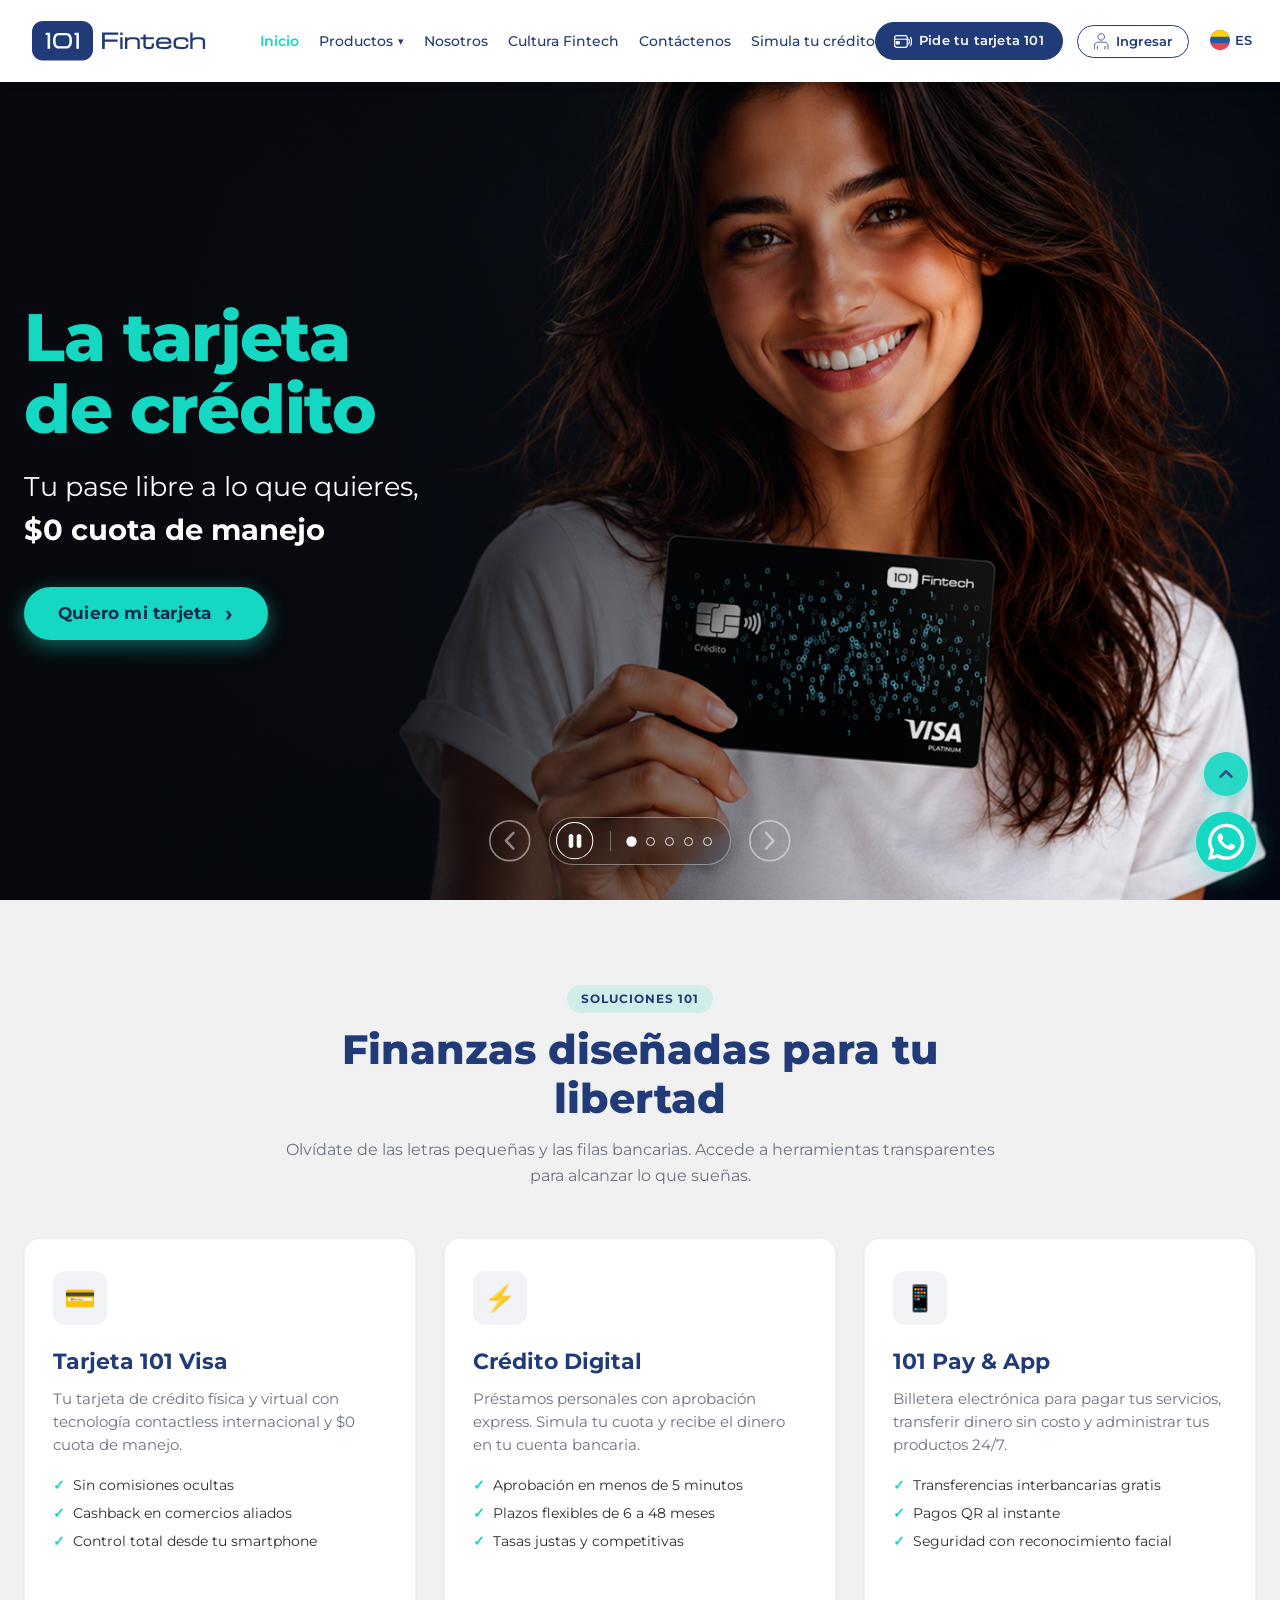
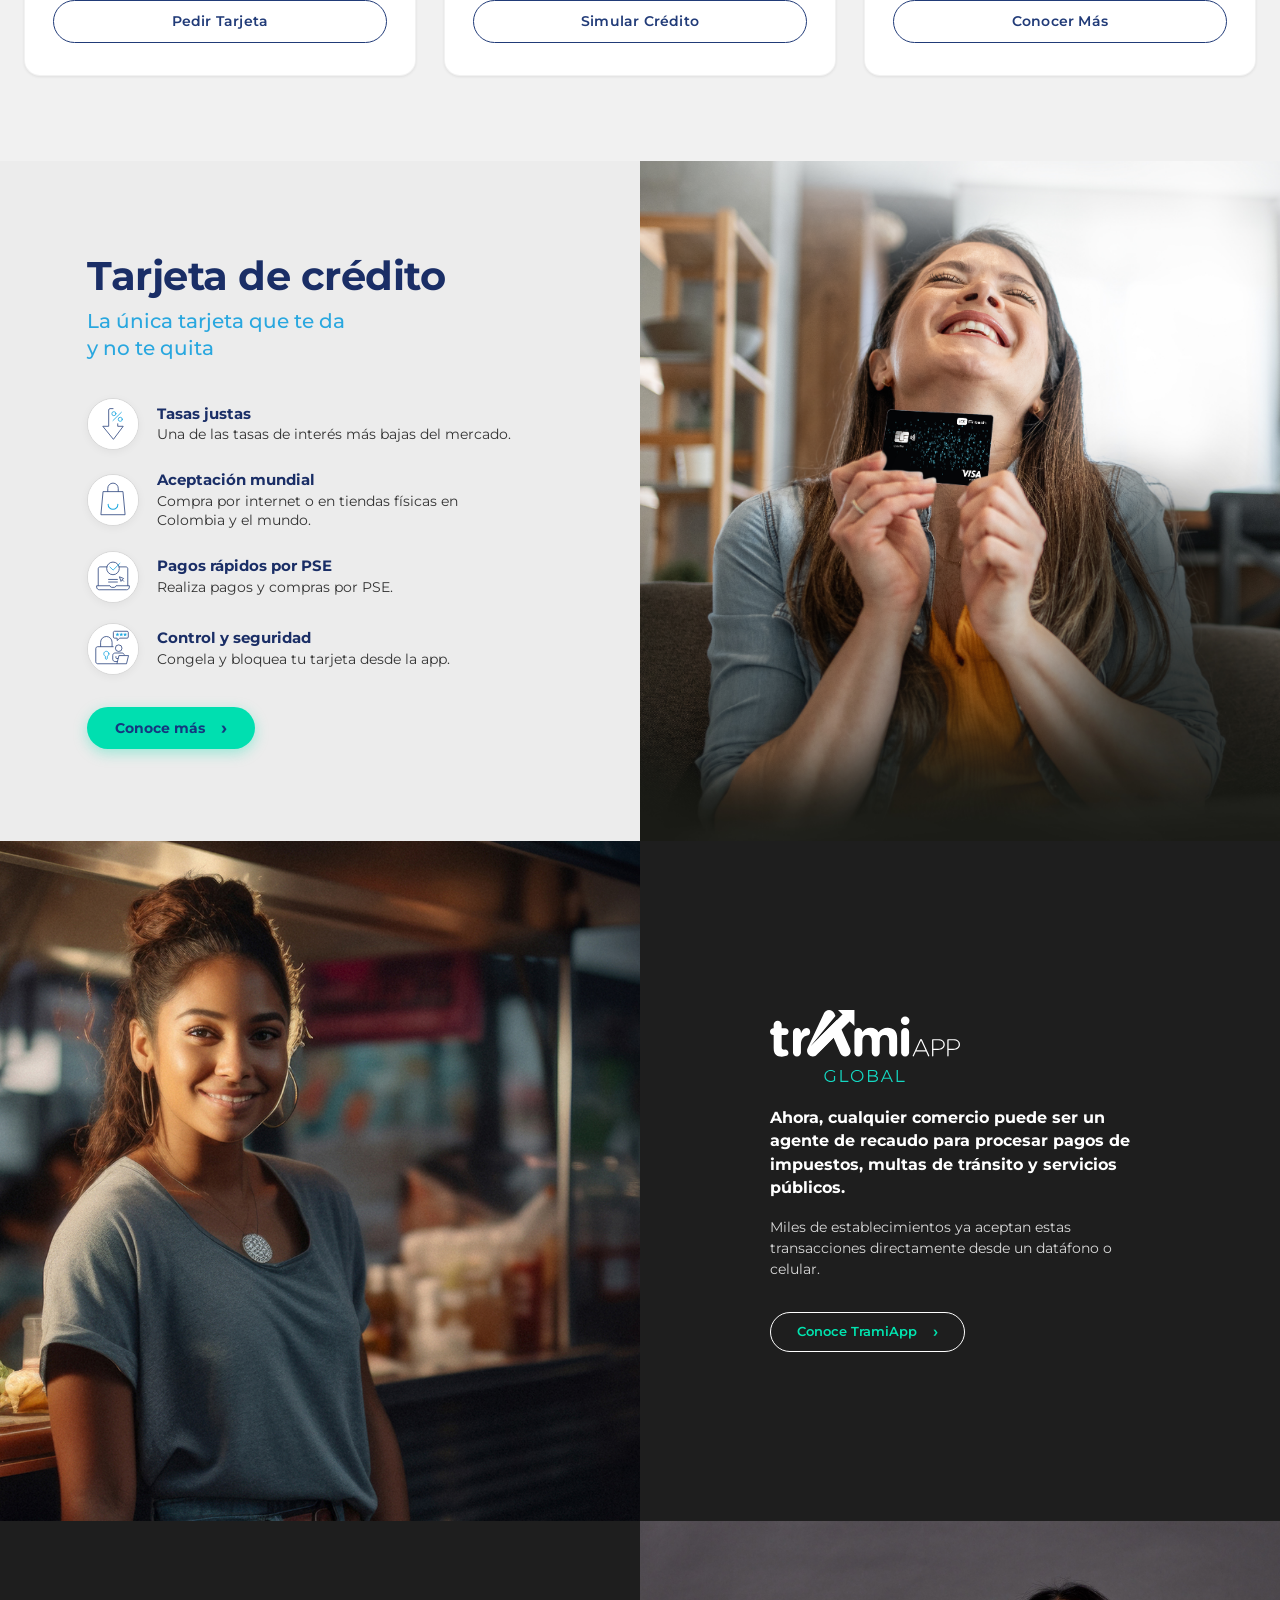
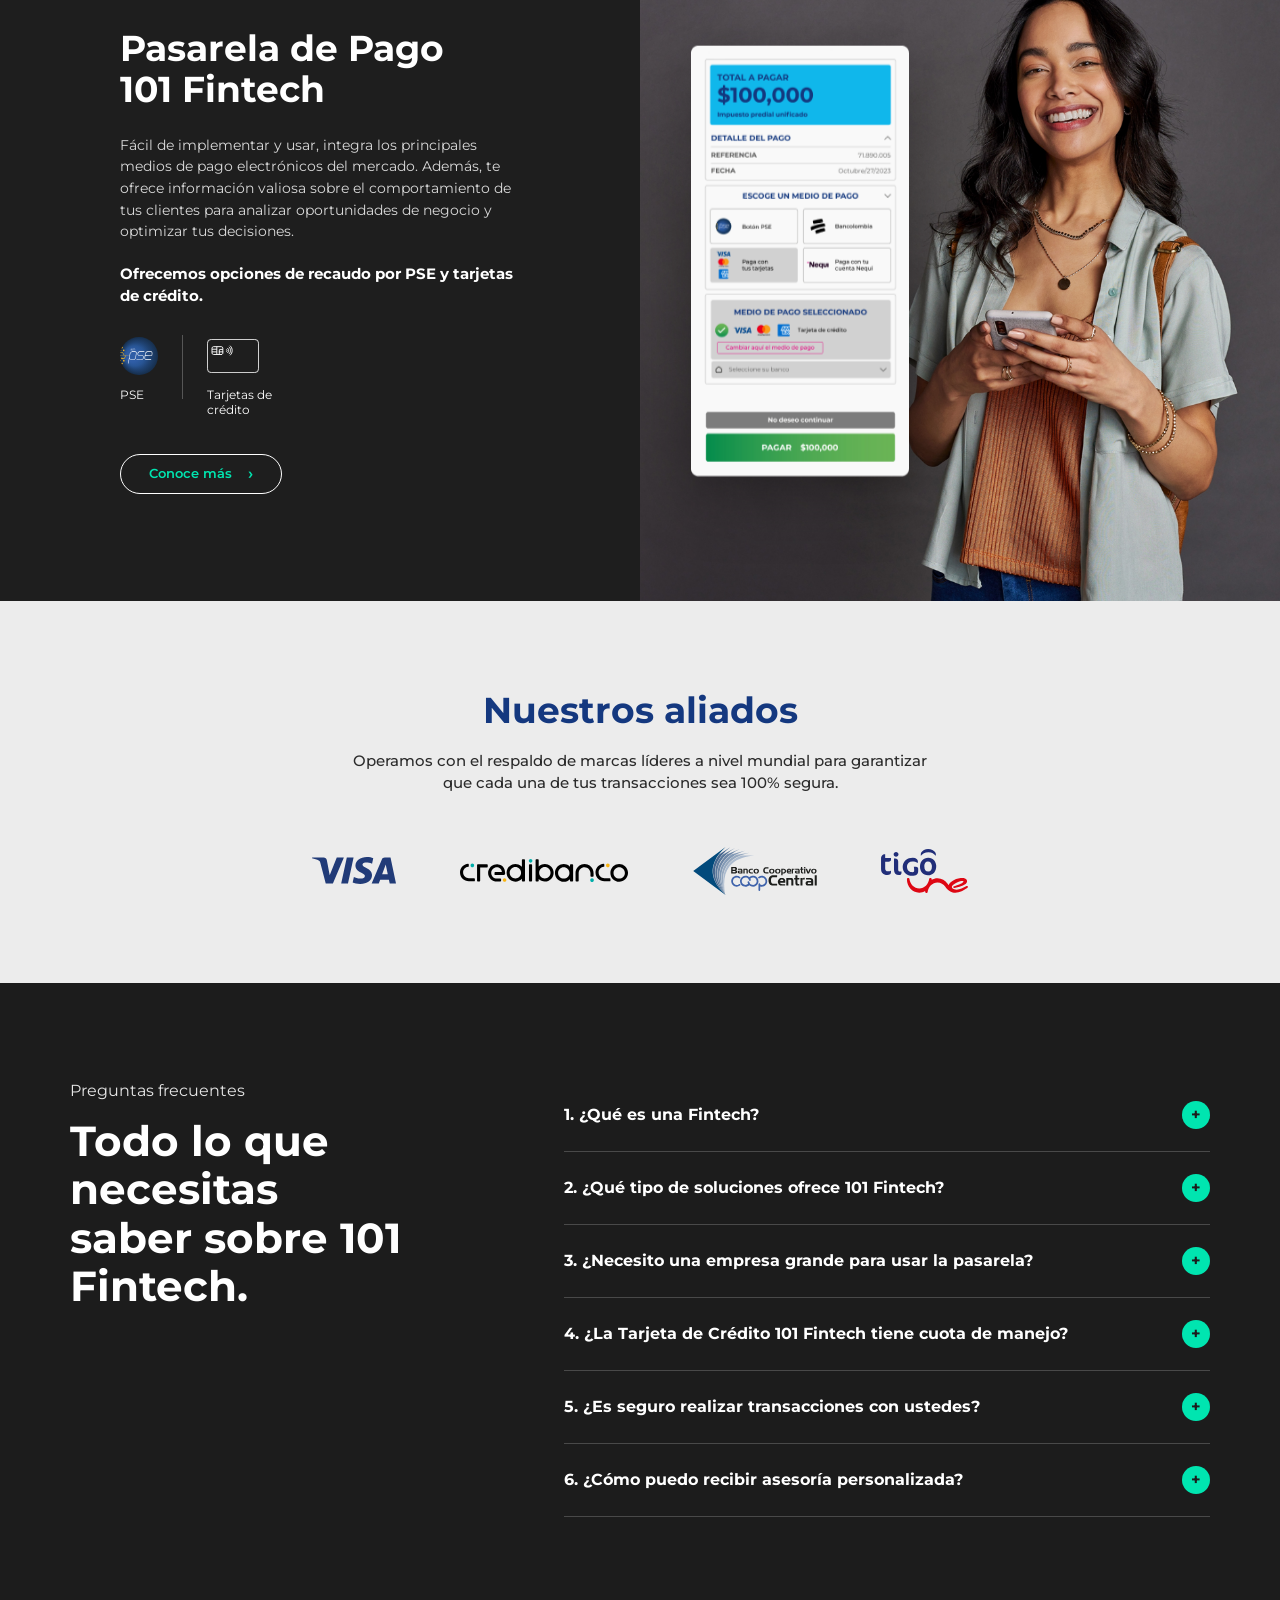
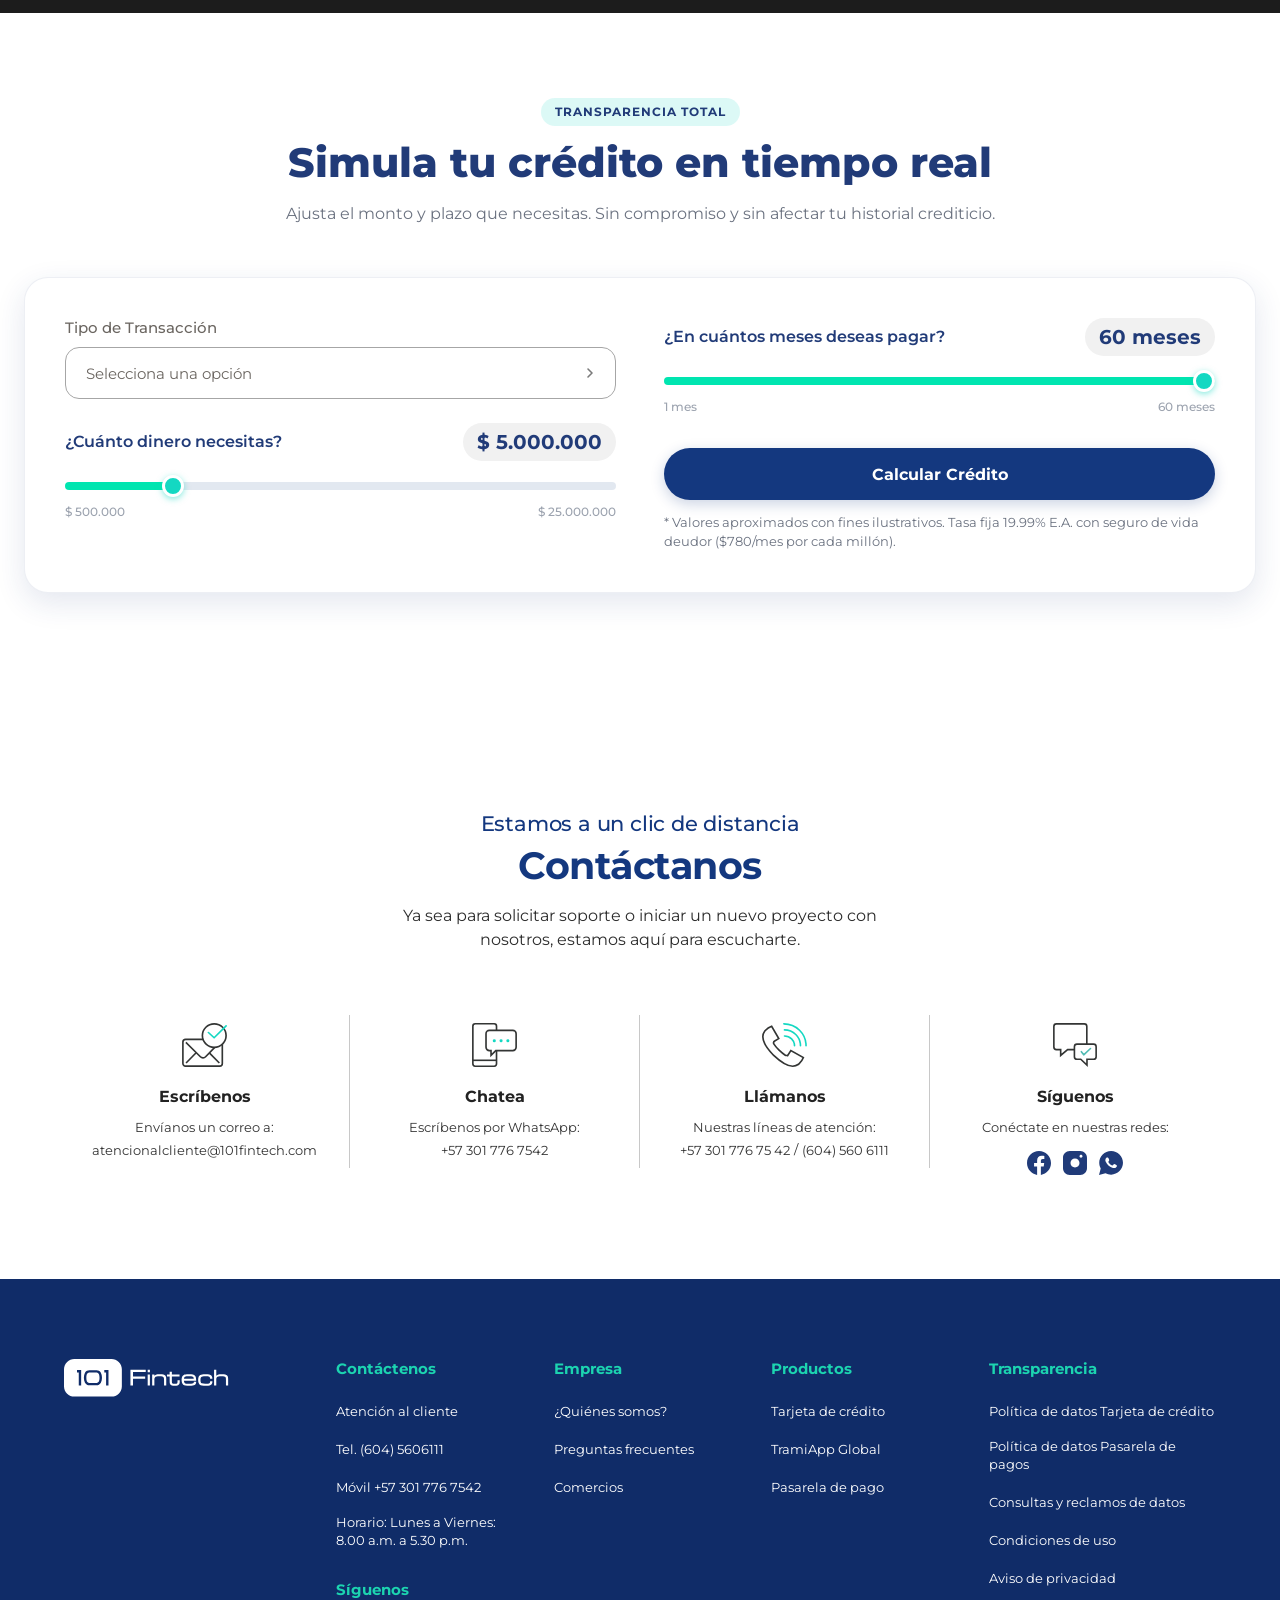
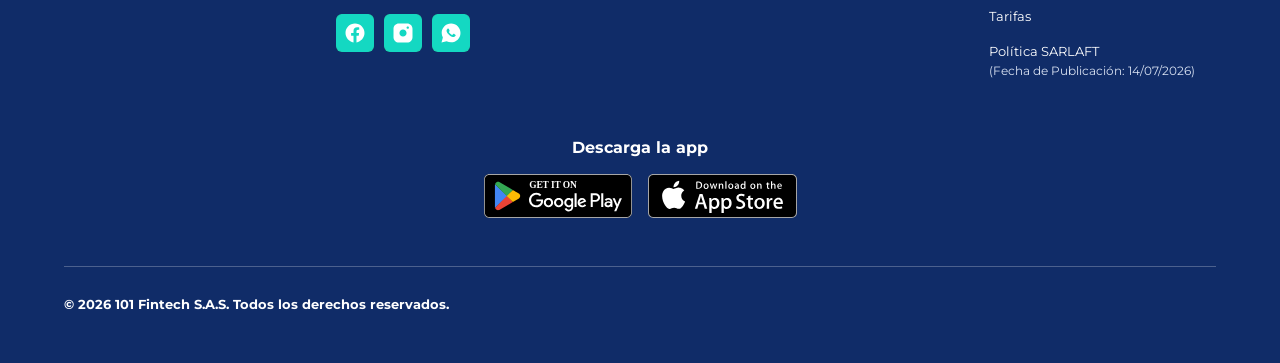
==== commit ed498814: "ajustes en simular credito y sección contactenos" ====
--- a/index.html
+++ b/index.html
@@ -685,7 +685,7 @@
             <!-- Pregunta 3 -->
             <div class="faq-item">
               <button class="faq-question-btn" type="button" aria-expanded="false" aria-controls="faq-ans-3" id="faq-q-3">
-                <span class="faq-question-text">3. ¿Necesito tener una empresa grande para usar la pasarela de pagos?</span>
+                <span class="faq-question-text">3. ¿Necesito una empresa grande para usar la pasarela?</span>
                 <span class="faq-toggle-icon" aria-hidden="true">+</span>
               </button>
               <div class="faq-answer" id="faq-ans-3" role="region" aria-labelledby="faq-q-3">
@@ -698,7 +698,7 @@
             <!-- Pregunta 4 -->
             <div class="faq-item">
               <button class="faq-question-btn" type="button" aria-expanded="false" aria-controls="faq-ans-4" id="faq-q-4">
-                <span class="faq-question-text">4. ¿La Tarjeta de Crédito 101 Fintech realmente no tiene cuota de manejo?</span>
+                <span class="faq-question-text">4. ¿La Tarjeta de Crédito 101 Fintech tiene cuota de manejo?</span>
                 <span class="faq-toggle-icon" aria-hidden="true">+</span>
               </button>
               <div class="faq-answer" id="faq-ans-4" role="region" aria-labelledby="faq-q-4">
@@ -711,7 +711,7 @@
             <!-- Pregunta 5 -->
             <div class="faq-item">
               <button class="faq-question-btn" type="button" aria-expanded="false" aria-controls="faq-ans-5" id="faq-q-5">
-                <span class="faq-question-text">5. ¿Qué tan seguro es realizar transacciones con sus plataformas?</span>
+                <span class="faq-question-text">5. ¿Es seguro realizar transacciones con ustedes?</span>
                 <span class="faq-toggle-icon" aria-hidden="true">+</span>
               </button>
               <div class="faq-answer" id="faq-ans-5" role="region" aria-labelledby="faq-q-5">
@@ -751,70 +751,258 @@
           <p class="section-description">Ajusta el monto y plazo que necesitas. Sin compromiso y sin afectar tu historial crediticio.</p>
         </div>
 
+        <!-- Caja de Controles del Simulador -->
         <div class="simulator-box">
+          <div class="sim-controls-grid">
+            
+            <!-- Columna 1: Tipo de Transacción y Monto -->
+            <div class="sim-control-col">
+              
+              <!-- Tipo de Transacción -->
+              <div class="sim-field-group">
+                <label for="simTransactionType" class="sim-field-label">Tipo de Transacción</label>
+                <div class="sim-select-wrapper">
+                  <select id="simTransactionType" class="sim-select" aria-label="Tipo de Transacción">
+                    <option value="" disabled selected>Selecciona una opción</option>
+                    <option value="Compra Nacional">Compra Nacional</option>
+                    <option value="Compra Internacional">Compra Internacional</option>
+                    <option value="Avance">Avance</option>
+                  </select>
+                  <span class="sim-select-icon" aria-hidden="true">
+                    <svg viewBox="0 0 24 24" width="16" height="16" fill="none" stroke="currentColor" stroke-width="2.4" stroke-linecap="round" stroke-linejoin="round">
+                      <polyline points="9 6 15 12 9 18"></polyline>
+                    </svg>
+                  </span>
+                </div>
+              </div>
+
+              <!-- Monto -->
+              <div class="sim-slider-group">
+                <div class="sim-label-row">
+                  <label for="simAmount" class="sim-label">¿Cuánto dinero necesitas?</label>
+                  <span class="sim-value-badge" id="amountDisplay">$ 5.000.000</span>
+                </div>
+                <input type="range" id="simAmount" class="sim-range" min="500000" max="25000000" step="50000" value="5000000">
+                <div class="sim-range-limits">
+                  <span>$ 500.000</span>
+                  <span>$ 25.000.000</span>
+                </div>
+              </div>
+
+            </div>
+
+            <!-- Columna 2: Plazo y Botón Calcular -->
+            <div class="sim-control-col">
+              
+              <!-- Plazo -->
+              <div class="sim-slider-group">
+                <div class="sim-label-row">
+                  <label for="simTerm" class="sim-label">¿En cuántos meses deseas pagar?</label>
+                  <span class="sim-value-badge" id="termDisplay">60 meses</span>
+                </div>
+                <input type="range" id="simTerm" class="sim-range" min="1" max="60" step="1" value="60">
+                <div class="sim-range-limits">
+                  <span>1 mes</span>
+                  <span>60 meses</span>
+                </div>
+              </div>
+
+              <!-- Botón Calcular Crédito -->
+              <div class="sim-action-btn-group">
+                <button type="button" id="btnCalcularCredito" class="btn-calcular-credito">
+                  Calcular Crédito
+                </button>
+              </div>
+
+              <p class="sim-disclaimer-text">
+                * Valores aproximados con fines ilustrativos. Tasa fija 19.99% E.A. con seguro de vida deudor ($780/mes por cada millón).
+              </p>
+
+            </div>
+
+          </div>
+        </div>
+
+        <!-- Bloque de Resultados Detallados (Oculto inicialmente, se muestra al pulsar "Calcular Crédito") -->
+        <div id="simulador-resultados-detalle" class="simulador-resultados-detalle">
+
+          <!-- Cuadrícula de 7 Tarjetas de Resumen Financiero -->
+          <div class="sim-results-wrapper" id="simResultsWrapper">
           
-          <!-- Controles de Simulación -->
-          <div class="sim-controls">
-            <!-- Monto -->
-            <div class="sim-slider-group">
-              <div class="sim-label-row">
-                <label for="simAmount" class="sim-label">¿Cuánto dinero necesitas?</label>
-                <span class="sim-value-badge" id="amountDisplay">$ 5.000.000</span>
-              </div>
-              <input type="range" id="simAmount" class="sim-range" min="500000" max="25000000" step="250000" value="5000000">
-              <div style="display:flex; justify-content:space-between; font-size:0.75rem; color:#9ca3af; margin-top:6px;">
-                <span>$ 500.000</span>
-                <span>$ 25.000.000</span>
-              </div>
-            </div>
-
-            <!-- Plazo -->
-            <div class="sim-slider-group">
-              <div class="sim-label-row">
-                <label for="simTerm" class="sim-label">¿En cuántos meses deseas pagar?</label>
-                <span class="sim-value-badge" id="termDisplay">24 meses</span>
-              </div>
-              <input type="range" id="simTerm" class="sim-range" min="6" max="48" step="6" value="24">
-              <div style="display:flex; justify-content:space-between; font-size:0.75rem; color:#9ca3af; margin-top:6px;">
-                <span>6 meses</span>
-                <span>48 meses</span>
-              </div>
-            </div>
-
-            <p style="font-size:0.8rem; color:#6b7280; line-height:1.4;">
-              * Valores aproximados con fines ilustrativos. Tasa de interés sujeta a perfil y políticas de riesgo de 101 Fintech.
-            </p>
-          </div>
-
-          <!-- Resultado de Simulación -->
-          <div class="sim-result-card">
-            <div class="sim-result-header">
-              <h4>Cuota mensual estimada</h4>
-              <div class="sim-calculated-payment" id="monthlyPayment">$ 257.800</div>
-              <div class="sim-rate-info">Tasa E.A. desde 23.5% | Cuota fija mensual</div>
-            </div>
-
-            <div class="sim-details-list">
-              <div class="sim-detail-row">
-                <span>Total estimado a pagar:</span>
-                <strong id="totalPayment">$ 6.187.200</strong>
-              </div>
-              <div class="sim-detail-row">
-                <span>Intereses proyectados:</span>
-                <strong id="interestPayment">$ 1.187.200</strong>
-              </div>
-              <div class="sim-detail-row">
-                <span>Estudio de crédito:</span>
-                <strong>$ 0 COP (Gratis)</strong>
-              </div>
-            </div>
-
-            <a href="#solicitar" class="btn btn-accent btn-pill" style="width:100%; font-weight:700;">
+          <!-- Fila Superior (4 Tarjetas) -->
+          <div class="sim-summary-grid sim-summary-grid-top">
+            
+            <!-- 1. Cuota Mensual Total (Destacada) -->
+            <div class="sim-summary-card sim-card-featured">
+              <span class="sim-card-label">CUOTA MENSUAL TOTAL</span>
+              <div class="sim-card-value sim-val-featured" id="cardMonthlyPayment">$ 131.856</div>
+              <span class="sim-card-subtext">Capital + Interés + Seguro</span>
+            </div>
+
+            <!-- 2. Total a Pagar -->
+            <div class="sim-summary-card">
+              <span class="sim-card-label">TOTAL A PAGAR</span>
+              <div class="sim-card-value" id="cardTotalPayment">$ 7.911.378</div>
+              <span class="sim-card-subtext">Durante todo el plazo</span>
+            </div>
+
+            <!-- 3. Total Intereses -->
+            <div class="sim-summary-card">
+              <span class="sim-card-label">TOTAL INTERESES</span>
+              <div class="sim-card-value" id="cardTotalInterest">$ 2.677.378</div>
+              <span class="sim-card-subtext">Intereses proyectados</span>
+            </div>
+
+            <!-- 4. Total Seguro -->
+            <div class="sim-summary-card">
+              <span class="sim-card-label">TOTAL SEGURO</span>
+              <div class="sim-card-value" id="cardTotalInsurance">$ 234.000</div>
+              <span class="sim-card-subtext">$ 3.900 / mes (Vida Deudor)</span>
+            </div>
+
+          </div>
+
+          <!-- Fila Inferior (3 Tarjetas) -->
+          <div class="sim-summary-grid sim-summary-grid-bottom">
+            
+            <!-- 5. Comisión Cajero -->
+            <div class="sim-summary-card">
+              <span class="sim-card-label">COMISIÓN CAJERO (POR CADA USO)</span>
+              <div class="sim-card-value" id="cardAtmCommission">$ 0</div>
+              <span class="sim-card-subtext">Sin costo por uso</span>
+            </div>
+
+            <!-- 6. Tasa Efectiva Anual -->
+            <div class="sim-summary-card">
+              <span class="sim-card-label">TASA EFECTIVA ANUAL</span>
+              <div class="sim-card-value" id="cardAnnualRate">19.99% EA</div>
+              <span class="sim-card-subtext" id="cardMonthlyRateText">TEM 1.53% M.V.</span>
+            </div>
+
+            <!-- 7. Cuota de Manejo -->
+            <div class="sim-summary-card">
+              <span class="sim-card-label">CUOTA DE MANEJO</span>
+              <div class="sim-card-value" id="cardHandlingFee">$ 0</div>
+              <span class="sim-card-subtext">Gratis de por vida</span>
+            </div>
+
+          </div>
+
+        </div>
+
+        <!-- Tabla de Amortización Plegable -->
+        <div class="sim-amortization-section" id="simAmortizationSection">
+          
+          <div class="sim-amort-header">
+            <h3 class="sim-amort-title">Tabla de Amortización</h3>
+            <span class="sim-amort-badge" id="amortBadgeText">60 Cuotas proyectadas</span>
+          </div>
+
+          <div class="sim-table-container">
+            <table class="sim-amort-table" aria-label="Tabla de Amortización">
+              <thead>
+                <tr>
+                  <th scope="col" style="text-align: center;"># Cuota</th>
+                  <th scope="col">Valor Cuota</th>
+                  <th scope="col">Interés</th>
+                  <th scope="col">Abono Capital</th>
+                  <th scope="col">Cuota Manejo</th>
+                  <th scope="col">Seguro</th>
+                  <th scope="col">Saldo</th>
+                </tr>
+              </thead>
+              <tbody id="amortTableBody">
+                <!-- Filas renderizadas dinámicamente con JavaScript -->
+              </tbody>
+            </table>
+          </div>
+
+          <!-- Botón Plegable Mostrar Más / Mostrar Menos -->
+          <div class="sim-toggle-wrapper">
+            <button type="button" id="btnToggleAmortization" class="btn-toggle-amort" aria-expanded="false">
+              <span>Mostrar todas las cuotas (60)</span>
+              <span class="toggle-arrow" aria-hidden="true">↓</span>
+            </button>
+          </div>
+
+          <!-- Botón CTA Solicitar Crédito -->
+          <div class="sim-cta-wrapper">
+            <a href="#solicitar" class="btn btn-accent btn-pill btn-sim-solicitar">
               Solicitar este crédito →
             </a>
           </div>
 
         </div>
+
+        </div>
+
+      </div>
+    </section>
+
+    <!-- ==========================================================================
+         SECCIÓN CONTÁCTANOS (Estamos a un clic de distancia)
+         ========================================================================== -->
+    <section class="contacto-section" id="contacto" aria-label="Contáctanos">
+      <div class="contacto-container">
+        
+        <!-- Bloque Encabezado (Centrado) -->
+        <div class="contacto-header">
+          <span class="contacto-eyebrow">Estamos a un clic de distancia</span>
+          <h2 class="contacto-title">Contáctanos</h2>
+          <p class="contacto-subtitle">Ya sea para solicitar soporte o iniciar un nuevo proyecto con nosotros, estamos aquí para escucharte.</p>
+        </div>
+
+        <!-- Fila de 4 Canales de Contacto (Grid con divisores verticales) -->
+        <div class="contacto-grid">
+          
+          <!-- Columna 1: Escríbenos -->
+          <div class="contacto-card">
+            <img src="assets/img/svg/ico_escribenos.svg" alt="Escríbenos" class="contacto-card-icon" width="44" height="44" loading="lazy">
+            <h3 class="contacto-card-title">Escríbenos</h3>
+            <p class="contacto-card-text">Envíanos un correo a:</p>
+            <a href="mailto:atencionalcliente@101fintech.com" class="contacto-card-link">atencionalcliente@101fintech.com</a>
+          </div>
+
+          <!-- Columna 2: Chatea -->
+          <div class="contacto-card">
+            <img src="assets/img/svg/ico_chatea.svg" alt="Chatea" class="contacto-card-icon" width="44" height="44" loading="lazy">
+            <h3 class="contacto-card-title">Chatea</h3>
+            <p class="contacto-card-text">Escríbenos por WhatsApp:</p>
+            <a href="https://wa.me/573017767542" target="_blank" rel="noopener noreferrer" class="contacto-card-link">+57 301 776 7542</a>
+          </div>
+
+          <!-- Columna 3: Llámanos -->
+          <div class="contacto-card">
+            <img src="assets/img/svg/ico_llamanos.svg" alt="Llámanos" class="contacto-card-icon" width="44" height="44" loading="lazy">
+            <h3 class="contacto-card-title">Llámanos</h3>
+            <p class="contacto-card-text">Nuestras líneas de atención:</p>
+            <div class="contacto-card-phone-group">
+              <a href="tel:+573017767542" class="contacto-card-link">+57 301 776 75 42</a>
+              <span class="contacto-card-sep">/</span>
+              <a href="tel:6045606111" class="contacto-card-link">(604) 560 6111</a>
+            </div>
+          </div>
+
+          <!-- Columna 4: Síguenos -->
+          <div class="contacto-card">
+            <img src="assets/img/svg/ico_siguenos.svg" alt="Síguenos" class="contacto-card-icon" width="44" height="44" loading="lazy">
+            <h3 class="contacto-card-title">Síguenos</h3>
+            <p class="contacto-card-text">Conéctate en nuestras redes:</p>
+            <div class="contacto-social-row">
+              <a href="https://facebook.com" target="_blank" rel="noopener noreferrer" class="contacto-social-icon" aria-label="Facebook">
+                <img src="assets/img/svg/ico_facebook_blue.svg" alt="Facebook" width="24" height="24" loading="lazy">
+              </a>
+              <a href="https://instagram.com" target="_blank" rel="noopener noreferrer" class="contacto-social-icon" aria-label="Instagram">
+                <img src="assets/img/svg/ico_instagram_blue.svg" alt="Instagram" width="24" height="24" loading="lazy">
+              </a>
+              <a href="https://wa.me/573017767542" target="_blank" rel="noopener noreferrer" class="contacto-social-icon" aria-label="WhatsApp">
+                <img src="assets/img/svg/ico_whatsApp_blue.svg" alt="WhatsApp" width="24" height="24" loading="lazy">
+              </a>
+            </div>
+          </div>
+
+        </div>
+
       </div>
     </section>
 
@@ -823,7 +1011,7 @@
   <!-- ==========================================================================
        FOOTER PRINCIPAL
        ========================================================================== -->
-  <footer class="site-footer" id="contacto" aria-label="Pie de página">
+  <footer class="site-footer" id="footer" aria-label="Pie de página">
     <div class="footer-container">
       
       <!-- Bloque Superior (Grid de 5 columnas) -->
--- a/css/styles.css
+++ b/css/styles.css
@@ -2119,11 +2119,95 @@
   background: var(--color-white);
   border-radius: var(--radius-xl);
   box-shadow: var(--shadow-lg);
-  padding: 44px;
-  display: grid;
-  grid-template-columns: 1fr 1fr;
-  gap: 48px;
+  padding: 40px;
   border: 1px solid rgba(33, 59, 120, 0.08);
+  margin-bottom: 36px;
+}
+
+/* Campo Selector de Tipo de Transacción */
+.sim-field-group {
+  margin-bottom: 24px;
+}
+
+.sim-field-label {
+  display: block;
+  font-family: var(--font-family, 'Montserrat', sans-serif);
+  color: #6B6661;
+  font-weight: 500;
+  font-size: 15px;
+  line-height: 1.3;
+  margin-bottom: 10px;
+}
+
+.sim-select-wrapper {
+  position: relative;
+  width: 100%;
+}
+
+.sim-select {
+  width: 100%;
+  height: 52px;
+  padding: 0 44px 0 20px;
+  background-color: #FFFFFF;
+  border: 1.5px solid #A6A6A6;
+  border-radius: 14px;
+  font-family: var(--font-family, 'Montserrat', sans-serif);
+  font-size: 15px;
+  font-weight: 400;
+  color: #6B6661;
+  outline: none;
+  -webkit-appearance: none;
+  -moz-appearance: none;
+  appearance: none;
+  cursor: pointer;
+  box-sizing: border-box;
+  transition: border-color 0.25s ease, box-shadow 0.25s ease, color 0.25s ease;
+}
+
+.sim-select:hover {
+  border-color: #7A7A7A;
+}
+
+.sim-select:focus,
+.sim-select-wrapper.is-focused .sim-select {
+  border-color: #14387F;
+  box-shadow: 0 0 0 3px rgba(20, 56, 127, 0.12);
+}
+
+.sim-select.has-value {
+  color: #2B2B2B;
+}
+
+.sim-select-icon {
+  position: absolute;
+  right: 18px;
+  top: 50%;
+  transform: translateY(-50%);
+  pointer-events: none;
+  color: #7A7A7A;
+  display: flex;
+  align-items: center;
+  justify-content: center;
+  transition: transform 0.25s ease, color 0.25s ease;
+}
+
+.sim-select:focus + .sim-select-icon,
+.sim-select-wrapper.is-focused .sim-select-icon,
+.sim-select-wrapper.is-open .sim-select-icon {
+  transform: translateY(-50%) rotate(90deg);
+  color: #14387F;
+}
+
+.sim-select option {
+  font-family: var(--font-family, 'Montserrat', sans-serif);
+  font-size: 15px;
+  color: #2B2B2B;
+  background-color: #FFFFFF;
+  padding: 8px 12px;
+}
+
+.sim-select option:disabled {
+  color: #A6A6A6;
 }
 
 .sim-slider-group {
@@ -2189,53 +2273,608 @@
   border: 3px solid var(--color-white);
 }
 
-.sim-result-card {
-  background: linear-gradient(135deg, var(--color-primary) 0%, var(--color-primary-dark) 100%);
-  color: var(--color-white);
-  border-radius: var(--radius-lg);
-  padding: 36px;
+.sim-range::-moz-range-progress {
+  background-color: var(--color-accent);
+  height: 8px;
+  border-radius: 4px;
+}
+
+.sim-range::-moz-range-track {
+  background-color: #e2e8f0;
+  height: 8px;
+  border-radius: 4px;
+}
+
+.sim-controls-grid {
+  display: grid;
+  grid-template-columns: 1fr 1fr;
+  gap: 48px;
+  align-items: start;
+}
+
+.sim-control-col {
+  display: flex;
+  flex-direction: column;
+}
+
+.sim-range-limits {
+  display: flex;
+  justify-content: space-between;
+  font-size: 0.78rem;
+  font-weight: 500;
+  color: #9CA3AF;
+  margin-top: 6px;
+  font-family: var(--font-family, 'Montserrat', sans-serif);
+}
+
+.sim-action-btn-group {
+  margin-top: 4px;
+  margin-bottom: 14px;
+}
+
+.btn-calcular-credito {
+  display: inline-flex;
+  align-items: center;
+  justify-content: center;
+  width: 100%;
+  height: 52px;
+  padding: 0 32px;
+  background-color: #14387F;
+  color: #FFFFFF;
+  border: none;
+  border-radius: 50px;
+  font-family: var(--font-family, 'Montserrat', sans-serif);
+  font-size: 16px;
+  font-weight: 700;
+  cursor: pointer;
+  box-shadow: 0 4px 14px rgba(20, 56, 127, 0.22);
+  transition: all 0.25s cubic-bezier(0.4, 0, 0.2, 1);
+}
+
+.btn-calcular-credito:hover {
+  background-color: #00E5B0;
+  color: #14387F;
+  transform: translateY(-2px);
+  box-shadow: 0 6px 18px rgba(0, 229, 176, 0.4);
+}
+
+.sim-disclaimer-text {
+  font-size: 0.8rem;
+  color: #6B7280;
+  line-height: 1.45;
+  margin: 0;
+  font-family: var(--font-family, 'Montserrat', sans-serif);
+}
+
+/* --------------------------------------------------------------------------
+   CONTENEDOR DE RESULTADOS DETALLADOS (Oculto inicialmente hasta pulsar Calcular)
+   -------------------------------------------------------------------------- */
+.simulador-resultados-detalle {
+  display: none;
+  opacity: 0;
+}
+
+.simulador-resultados-detalle.is-visible {
+  display: block;
+  animation: simResultsFadeIn 0.55s cubic-bezier(0.16, 1, 0.3, 1) forwards;
+}
+
+@keyframes simResultsFadeIn {
+  from {
+    opacity: 0;
+    transform: translateY(28px);
+  }
+  to {
+    opacity: 1;
+    transform: translateY(0);
+  }
+}
+
+@media (prefers-reduced-motion: reduce) {
+  .simulador-resultados-detalle.is-visible {
+    animation: none;
+    opacity: 1;
+    transform: none;
+  }
+}
+
+/* --------------------------------------------------------------------------
+   CUADRÍCULA DE 7 TARJETAS DE RESUMEN FINANCIERO
+   -------------------------------------------------------------------------- */
+.sim-results-wrapper {
+  margin-bottom: 48px;
+}
+
+.sim-summary-grid {
+  display: grid;
+  gap: 20px;
+}
+
+.sim-summary-grid-top {
+  grid-template-columns: repeat(4, 1fr);
+  margin-bottom: 20px;
+}
+
+.sim-summary-grid-bottom {
+  grid-template-columns: repeat(3, 1fr);
+}
+
+.sim-summary-card {
+  background-color: #FFFFFF;
+  border: 1.5px solid #14387F;
+  border-radius: 16px;
+  padding: 22px 20px;
   display: flex;
   flex-direction: column;
   justify-content: space-between;
-}
-
-.sim-result-header h4 {
-  font-size: 0.95rem;
-  font-weight: var(--font-weight-medium);
+  text-align: left;
+  transition: transform 0.25s ease, box-shadow 0.25s ease;
+  box-shadow: 0 2px 10px rgba(20, 56, 127, 0.05);
+}
+
+.sim-summary-card:hover {
+  transform: translateY(-3px);
+  box-shadow: 0 8px 20px rgba(20, 56, 127, 0.12);
+}
+
+/* Tarjeta Destacada: Cuota Mensual Total */
+.sim-summary-card.sim-card-featured {
+  background-color: #14387F;
+  border-color: #14387F;
+  box-shadow: 0 6px 20px rgba(20, 56, 127, 0.25);
+}
+
+.sim-summary-card.sim-card-featured:hover {
+  box-shadow: 0 10px 26px rgba(20, 56, 127, 0.35);
+}
+
+.sim-card-label {
+  display: block;
+  font-family: var(--font-family, 'Montserrat', sans-serif);
+  font-size: 11.5px;
+  font-weight: 700;
+  letter-spacing: 0.6px;
+  text-transform: uppercase;
+  color: #14387F;
+  margin-bottom: 8px;
+}
+
+.sim-card-featured .sim-card-label {
+  color: #FFFFFF;
+}
+
+.sim-card-value {
+  font-family: var(--font-family, 'Montserrat', sans-serif);
+  font-size: 24px;
+  font-weight: 700;
+  color: #14387F;
+  line-height: 1.15;
+  margin-bottom: 6px;
+  word-break: break-word;
+}
+
+.sim-card-value.sim-val-featured {
+  font-size: 28px;
+  font-weight: 800;
+  color: #00E5B0;
+}
+
+.sim-card-subtext {
+  font-family: var(--font-family, 'Montserrat', sans-serif);
+  font-size: 11.5px;
+  font-weight: 500;
+  color: #6B7280;
+}
+
+.sim-card-featured .sim-card-subtext {
   color: rgba(255, 255, 255, 0.8);
-  margin-bottom: 8px;
-}
-
-.sim-calculated-payment {
-  font-size: 2.6rem;
-  font-weight: var(--font-weight-extrabold);
-  color: var(--color-accent);
-  line-height: 1.1;
+}
+
+/* --------------------------------------------------------------------------
+   TABLA DE AMORTIZACIÓN PLEGABLE
+   -------------------------------------------------------------------------- */
+.sim-amortization-section {
+  background: #FFFFFF;
+  border: 1px solid rgba(20, 56, 127, 0.12);
+  border-radius: 20px;
+  padding: 36px 32px;
+  box-shadow: var(--shadow-sm);
+  text-align: left;
+}
+
+.sim-amort-header {
+  display: flex;
+  justify-content: space-between;
+  align-items: center;
+  margin-bottom: 22px;
+  flex-wrap: wrap;
+  gap: 12px;
+}
+
+.sim-amort-title {
+  font-family: var(--font-family, 'Montserrat', sans-serif);
+  font-size: 22px;
+  font-weight: 700;
+  color: #14387F;
+  margin: 0;
+}
+
+.sim-amort-badge {
+  font-family: var(--font-family, 'Montserrat', sans-serif);
+  font-size: 13px;
+  font-weight: 600;
+  color: #14387F;
+  background-color: rgba(20, 56, 127, 0.08);
+  padding: 6px 16px;
+  border-radius: 50px;
+}
+
+.sim-table-container {
+  width: 100%;
+  overflow-x: auto;
+  border-radius: 12px;
+  border: 1px solid #E5E7EB;
+  -webkit-overflow-scrolling: touch;
+}
+
+.sim-amort-table {
+  width: 100%;
+  border-collapse: collapse;
+  font-family: var(--font-family, 'Montserrat', sans-serif);
+  font-size: 13.5px;
+  min-width: 680px;
+}
+
+.sim-amort-table thead tr {
+  background-color: #14387F;
+}
+
+.sim-amort-table th {
+  color: #FFFFFF;
+  font-weight: 600;
+  font-size: 13px;
+  padding: 14px 16px;
+  text-align: right;
+  letter-spacing: 0.2px;
+  white-space: nowrap;
+}
+
+.sim-amort-table tbody tr {
+  transition: background-color 0.2s ease;
+}
+
+.sim-amort-table tbody tr:nth-child(even) {
+  background-color: #F4F6FA;
+}
+
+.sim-amort-table tbody tr:nth-child(odd) {
+  background-color: #FFFFFF;
+}
+
+.sim-amort-table tbody tr:hover {
+  background-color: rgba(0, 229, 176, 0.12);
+}
+
+.sim-amort-table td {
+  padding: 12px 16px;
+  color: #2B2B2B;
+  text-align: right;
+  border-bottom: 1px solid #E5E7EB;
+  white-space: nowrap;
+}
+
+.sim-amort-table td:first-child,
+.sim-amort-table th:first-child {
+  text-align: center;
+}
+
+.sim-row-hidden {
+  display: none !important;
+}
+
+/* Botón Mostrar Más / Mostrar Menos */
+.sim-toggle-wrapper {
+  text-align: center;
+  margin-top: 24px;
+}
+
+.btn-toggle-amort {
+  display: inline-flex;
+  align-items: center;
+  justify-content: center;
+  gap: 8px;
+  padding: 11px 28px;
+  background: transparent;
+  color: #14387F;
+  border: 1.5px solid #14387F;
+  border-radius: 50px;
+  font-family: var(--font-family, 'Montserrat', sans-serif);
+  font-size: 14px;
+  font-weight: 600;
+  cursor: pointer;
+  transition: all 0.25s ease;
+}
+
+.btn-toggle-amort:hover {
+  background-color: #14387F;
+  color: #FFFFFF;
+  transform: translateY(-2px);
+  box-shadow: 0 4px 12px rgba(20, 56, 127, 0.2);
+}
+
+.btn-toggle-amort .toggle-arrow {
+  font-size: 16px;
+  line-height: 1;
+}
+
+/* Botón CTA Final Solicitar Crédito */
+.sim-cta-wrapper {
+  text-align: center;
+  margin-top: 32px;
+}
+
+.btn-sim-solicitar {
+  font-weight: 700;
+  padding: 14px 44px;
+  font-size: 16px;
+  letter-spacing: 0.2px;
+  display: inline-flex;
+}
+
+/* Adaptabilidad Responsiva para Simulador */
+@media (max-width: 991px) {
+  .sim-controls-grid {
+    grid-template-columns: 1fr;
+    gap: 28px;
+  }
+
+  .sim-summary-grid-top {
+    grid-template-columns: repeat(2, 1fr);
+  }
+
+  .sim-summary-grid-bottom {
+    grid-template-columns: repeat(2, 1fr);
+  }
+
+  .sim-amortization-section {
+    padding: 24px 20px;
+  }
+}
+
+@media (max-width: 600px) {
+  .simulator-box {
+    padding: 24px 18px;
+  }
+
+  .sim-summary-grid-top,
+  .sim-summary-grid-bottom {
+    grid-template-columns: 1fr;
+  }
+
+  .sim-card-value {
+    font-size: 22px;
+  }
+
+  .sim-card-value.sim-val-featured {
+    font-size: 24px;
+  }
+
+  .sim-amort-title {
+    font-size: 19px;
+  }
+
+  .sim-amortization-section {
+    padding: 20px 14px;
+  }
+}
+
+/* ==========================================================================
+   10. SECCIÓN CONTÁCTANOS (Estamos a un clic de distancia)
+   ========================================================================== */
+.contacto-section {
+  width: 100%;
+  background-color: #FFFFFF;
+  padding: 96px 24px;
+}
+
+.contacto-container {
+  width: 100%;
+  max-width: 1160px;
+  margin: 0 auto;
+  text-align: center;
+}
+
+/* Bloque Encabezado */
+.contacto-header {
+  margin-bottom: 64px;
+}
+
+.contacto-eyebrow {
+  display: block;
+  font-family: var(--font-family, 'Montserrat', sans-serif);
+  color: #14387F;
+  font-weight: 500;
+  font-size: 21px;
+  line-height: 1.3;
+  margin-bottom: 6px;
+  letter-spacing: -0.2px;
+}
+
+.contacto-title {
+  font-family: var(--font-family, 'Montserrat', sans-serif);
+  color: #14387F;
+  font-weight: 700;
+  font-size: 38px;
+  line-height: 1.2;
+  margin-top: 0;
+  margin-bottom: 16px;
+  letter-spacing: -0.5px;
+}
+
+.contacto-subtitle {
+  font-family: var(--font-family, 'Montserrat', sans-serif);
+  color: #2B2B2B;
+  font-weight: 400;
+  font-size: 15.5px;
+  line-height: 1.5;
+  max-width: 540px;
+  margin: 0 auto;
+}
+
+/* Fila de 4 Canales de Contacto (Grid con divisores verticales) */
+.contacto-grid {
+  display: grid;
+  grid-template-columns: repeat(4, 1fr);
+  align-items: start;
+}
+
+.contacto-card {
+  padding: 8px 20px;
+  display: flex;
+  flex-direction: column;
+  align-items: center;
+  text-align: center;
+}
+
+/* Líneas divisorias verticales entre columnas */
+.contacto-card:not(:last-child) {
+  border-right: 1px solid #C8C8C8;
+}
+
+/* Iconos superiores */
+.contacto-card-icon {
+  height: 44px;
+  width: auto;
+  margin: 0 auto 20px;
+  display: block;
+  object-fit: contain;
+}
+
+/* Título de cada tarjeta (h3) */
+.contacto-card-title {
+  font-family: var(--font-family, 'Montserrat', sans-serif);
+  color: #222222;
+  font-weight: 700;
+  font-size: 16px;
+  line-height: 1.3;
+  margin-top: 0;
+  margin-bottom: 10px;
+}
+
+/* Texto de apoyo */
+.contacto-card-text {
+  font-family: var(--font-family, 'Montserrat', sans-serif);
+  color: #333333;
+  font-weight: 400;
+  font-size: 12.5px;
+  line-height: 1.55;
+  margin-top: 0;
   margin-bottom: 4px;
 }
 
-.sim-rate-info {
-  font-size: 0.85rem;
-  color: rgba(255, 255, 255, 0.7);
-  margin-bottom: 24px;
-}
-
-.sim-details-list {
-  border-top: 1px solid rgba(255, 255, 255, 0.15);
-  padding-top: 18px;
-  margin-bottom: 24px;
-}
-
-.sim-detail-row {
-  display: flex;
-  justify-content: space-between;
-  font-size: 0.85rem;
-  margin-bottom: 8px;
-  color: rgba(255, 255, 255, 0.85);
+/* Enlaces y datos de contacto */
+.contacto-card-link {
+  font-family: var(--font-family, 'Montserrat', sans-serif);
+  color: #333333;
+  font-weight: 400;
+  font-size: 12.5px;
+  line-height: 1.55;
+  text-decoration: none;
+  display: inline-block;
+  transition: color 0.2s ease;
+}
+
+.contacto-card-link:hover {
+  color: #14387F;
+}
+
+.contacto-card-phone-group {
+  display: flex;
+  align-items: center;
+  justify-content: center;
+  flex-wrap: wrap;
+  gap: 4px;
+}
+
+.contacto-card-sep {
+  color: #333333;
+  font-size: 12.5px;
+}
+
+/* Iconos de redes sociales en columna 4 */
+.contacto-social-row {
+  margin-top: 10px;
+  display: flex;
+  align-items: center;
+  justify-content: center;
+  gap: 12px;
+}
+
+.contacto-social-icon {
+  display: inline-flex;
+  align-items: center;
+  justify-content: center;
+  text-decoration: none;
+  transition: transform 0.2s ease;
+}
+
+.contacto-social-icon:hover {
+  transform: translateY(-2px);
+}
+
+.contacto-social-icon img {
+  width: 24px;
+  height: 24px;
+  display: block;
+}
+
+/* Adaptabilidad Responsiva */
+@media (max-width: 991px) {
+  .contacto-section {
+    padding: 72px 20px;
+  }
+
+  .contacto-grid {
+    grid-template-columns: repeat(2, 1fr);
+    row-gap: 36px;
+  }
+
+  .contacto-card:nth-child(2) {
+    border-right: none;
+  }
+}
+
+@media (max-width: 600px) {
+  .contacto-section {
+    padding: 60px 16px;
+  }
+
+  .contacto-header {
+    margin-bottom: 44px;
+  }
+
+  .contacto-title {
+    font-size: 32px;
+  }
+
+  .contacto-grid {
+    grid-template-columns: 1fr;
+    row-gap: 0;
+  }
+
+  .contacto-card {
+    border-right: none !important;
+    border-bottom: 1px solid #C8C8C8;
+    padding: 24px 16px;
+  }
+
+  .contacto-card:last-child {
+    border-bottom: none;
+  }
 }
 
 /* ==========================================================================
-   10. FOOTER PRINCIPAL
+   11. FOOTER PRINCIPAL
    Distribución en 5 columnas sobre fondo azul marino corporativo
    ========================================================================== */
 .site-footer {
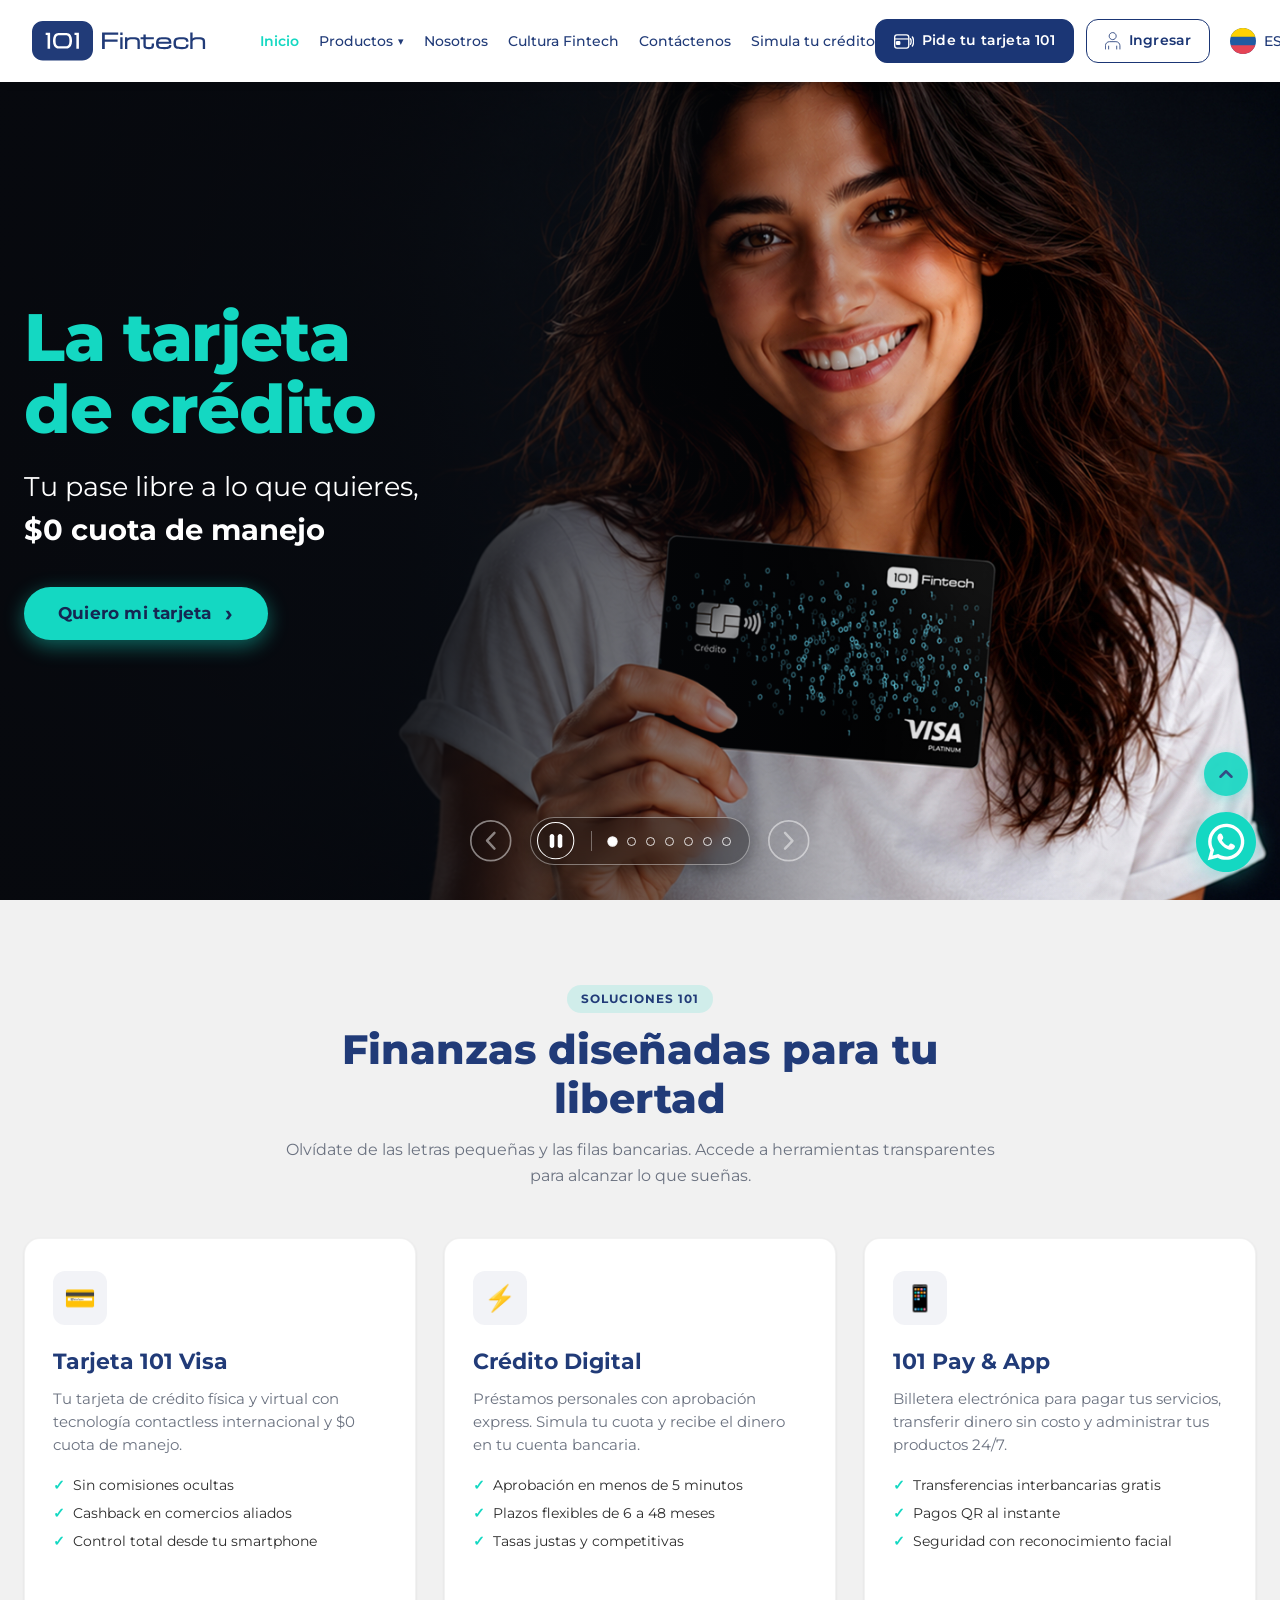
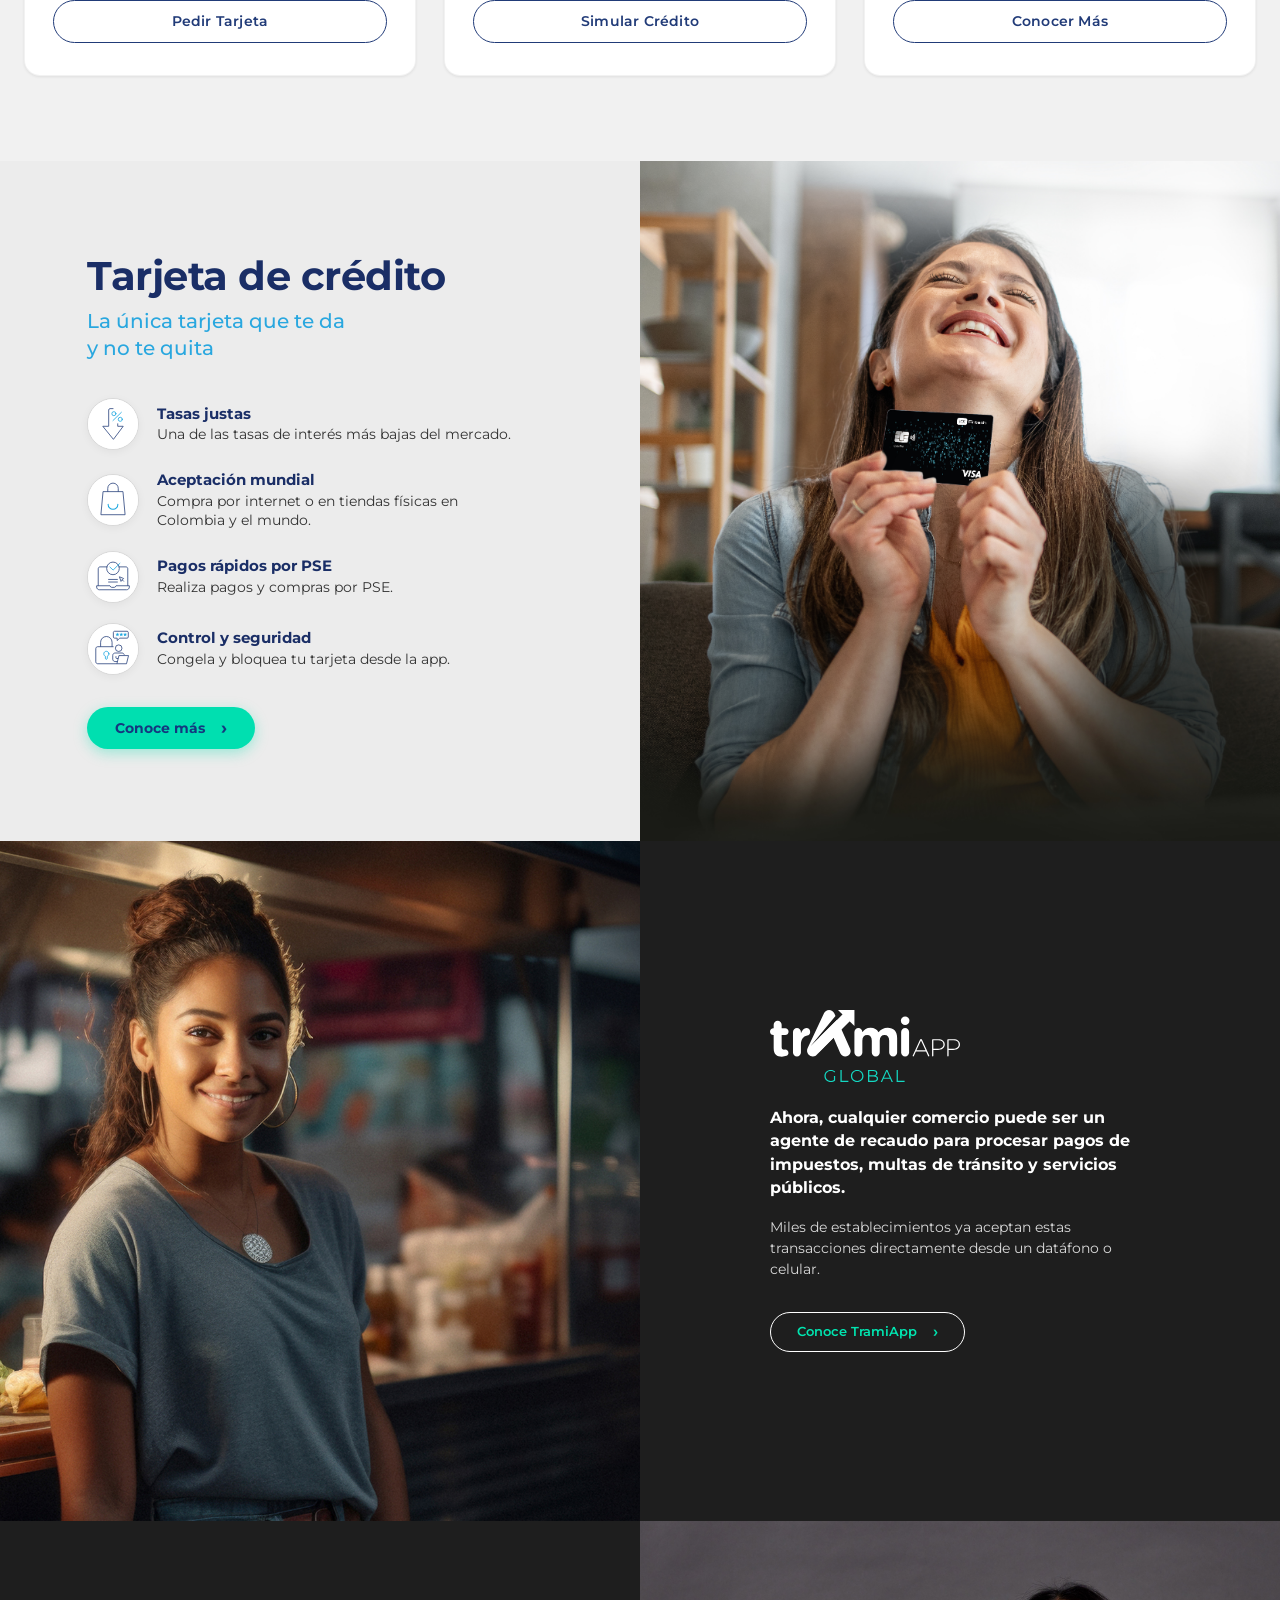
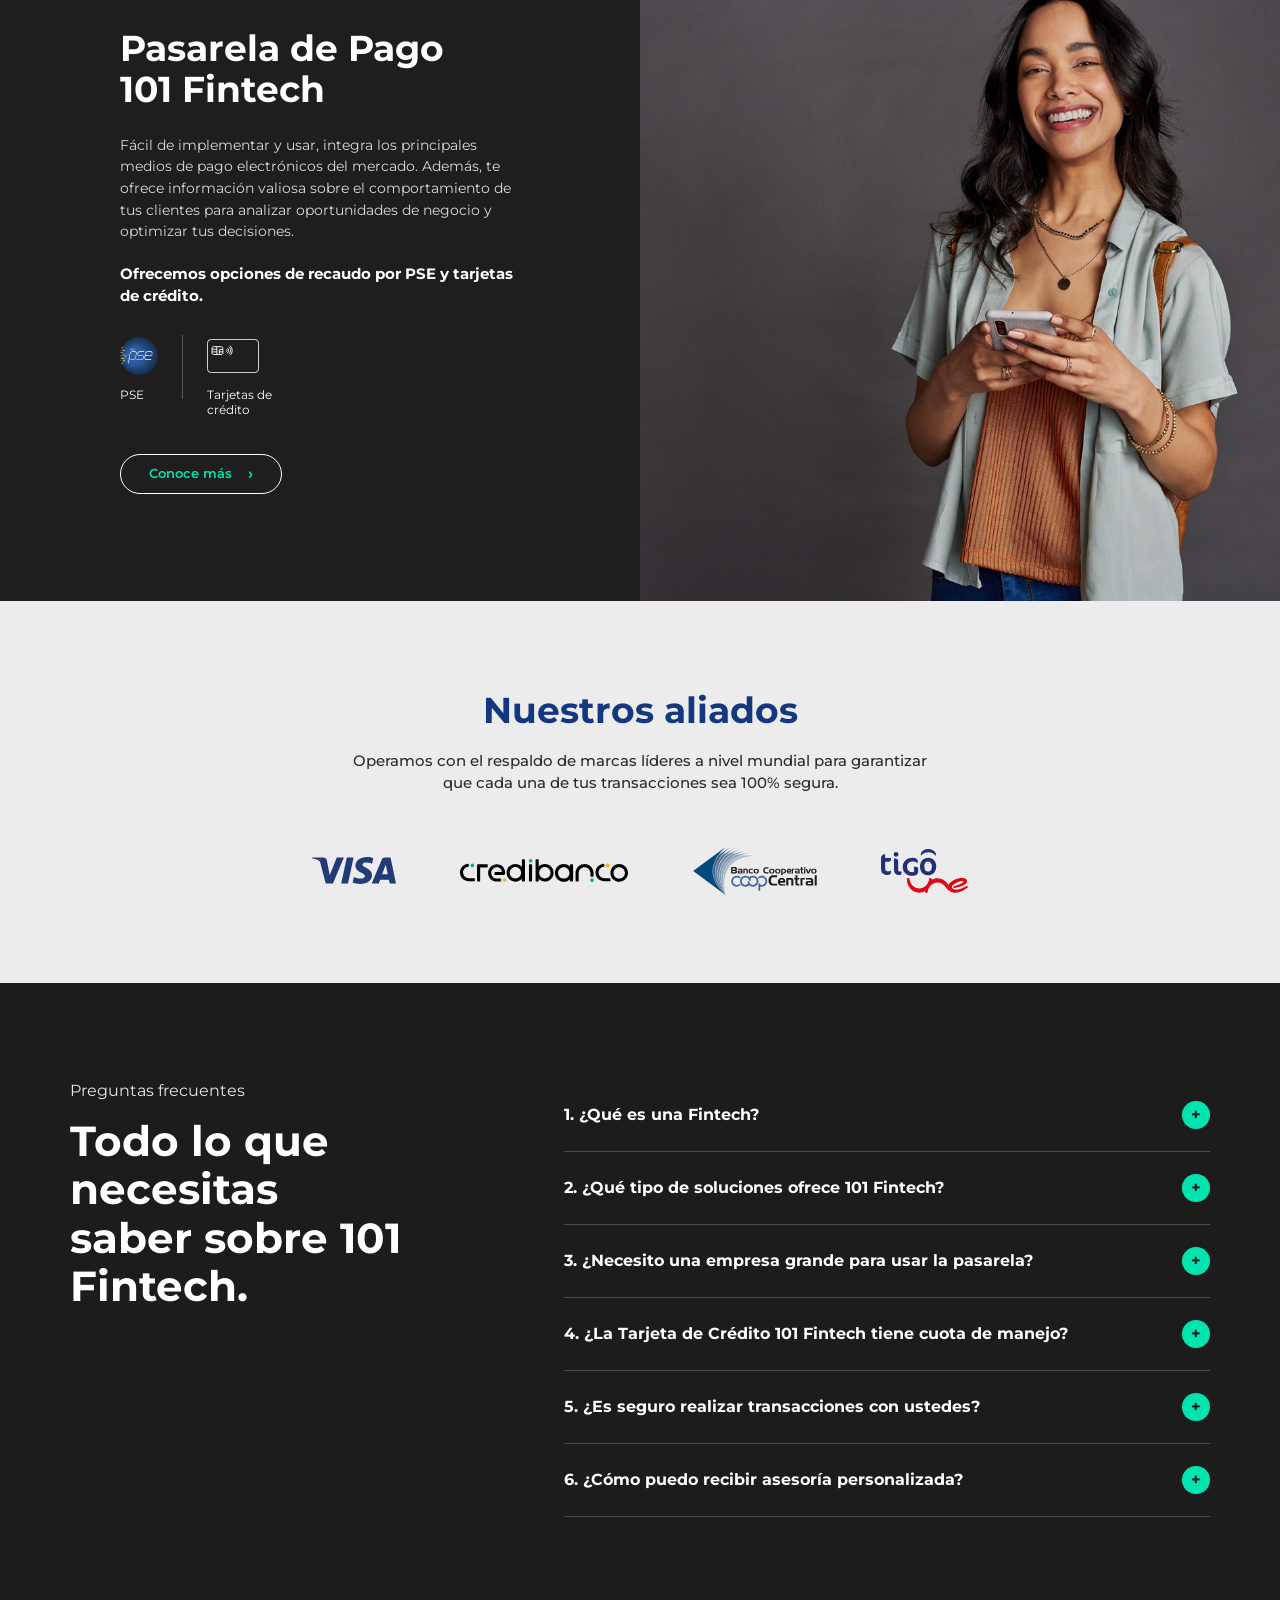
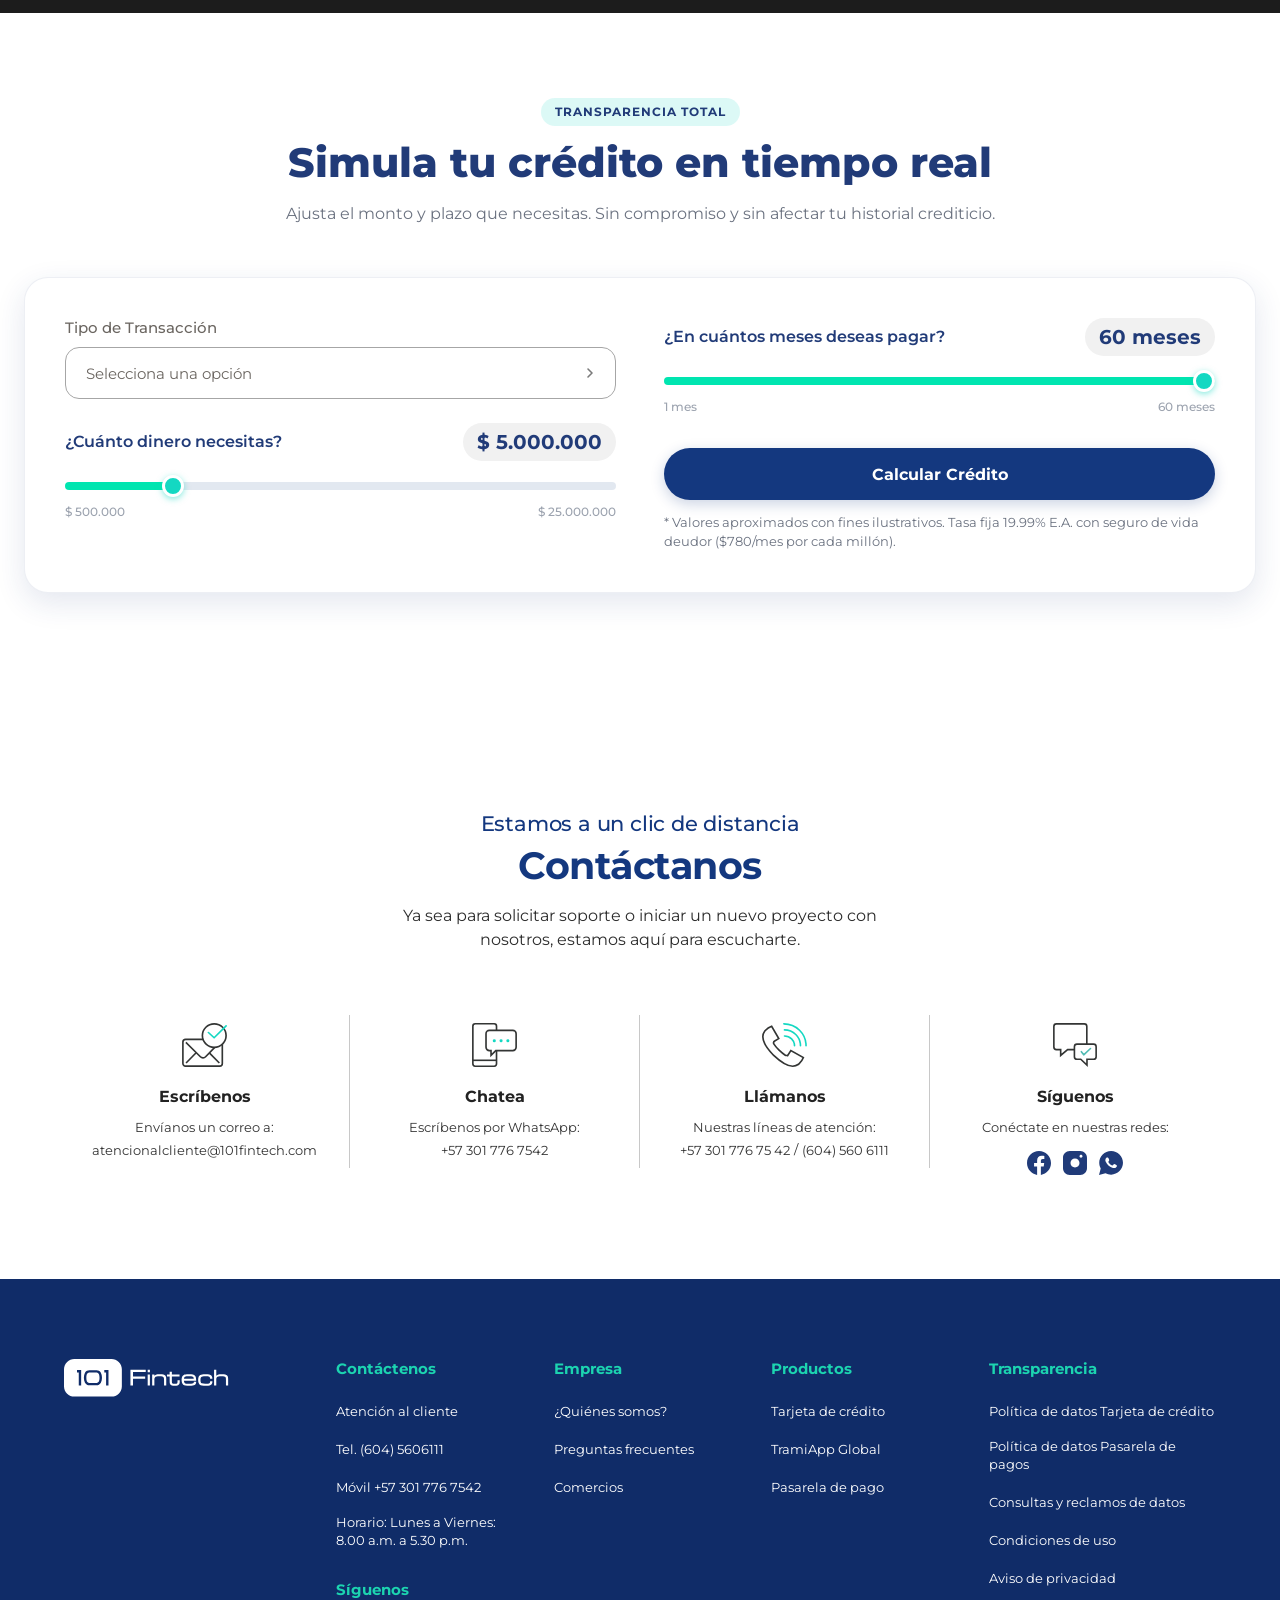
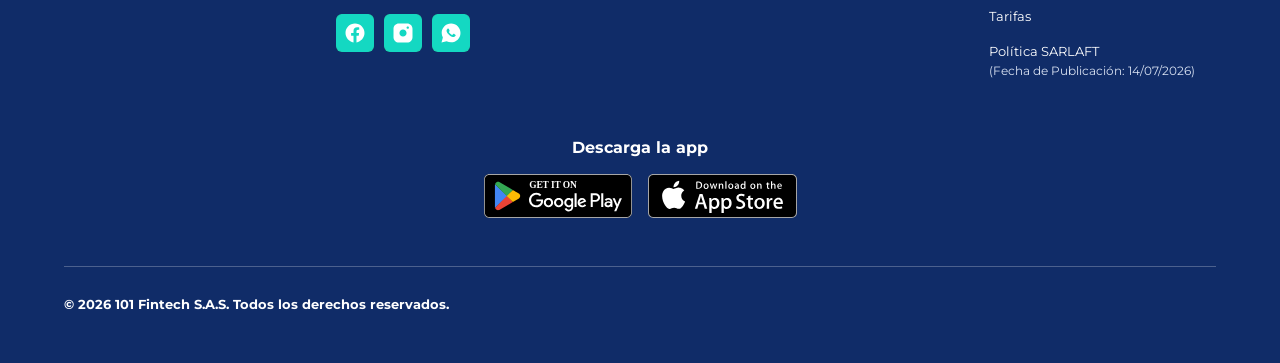
==== commit cd5e506b: "actualización banner hero y navbar" ====
--- a/index.html
+++ b/index.html
@@ -115,7 +115,7 @@
         <div class="header-actions">
           
           <!-- Botón CTA: Pide tu tarjeta 101 -->
-          <a href="#solicitar" class="btn btn-primary btn-pill btn-card-order">
+          <a href="#solicitar" class="btn btn-primary btn-card-order">
             <svg class="card-icon-svg" width="22" height="16" viewBox="0 0 22 16" fill="none" xmlns="http://www.w3.org/2000/svg">
               <rect x="0.75" y="0.75" width="15.5" height="14.5" rx="2.5" stroke="currentColor" stroke-width="1.5" fill="none"/>
               <line x1="0.75" y1="5.2" x2="16.25" y2="5.2" stroke="currentColor" stroke-width="1.3"/>
@@ -128,7 +128,7 @@
 
           <!-- Dropdown: Ingresar -->
           <div class="dropdown-wrapper has-dropdown">
-            <button class="btn btn-outline btn-pill btn-login dropdown-trigger" aria-expanded="false" aria-haspopup="true">
+            <button class="btn btn-outline btn-login dropdown-trigger" aria-expanded="false" aria-haspopup="true" type="button">
               <img src="assets/svg/ico_user.svg" alt="Usuario" width="18" height="20">
               <span>Ingresar</span>
             </button>
@@ -155,17 +155,23 @@
 
           <!-- Selector de Idioma -->
           <div class="lang-selector has-dropdown" id="langSelector">
-            <button class="lang-btn dropdown-trigger" aria-label="Cambiar idioma" aria-expanded="false">
-              <img src="assets/svg/icon_bandera_col.svg" alt="Colombia" class="lang-flag current-flag" width="22" height="22">
+            <button class="lang-btn dropdown-trigger" aria-label="Cambiar idioma" aria-expanded="false" type="button">
+              <img src="assets/img/svg/icon_bandera_col.svg" alt="Colombia" class="lang-flag current-flag" width="26" height="26">
               <span class="current-lang-code">ES</span>
+              <span class="lang-arrow" aria-hidden="true">
+                <svg width="10" height="6" viewBox="0 0 10 6" fill="none" xmlns="http://www.w3.org/2000/svg">
+                  <path d="M1 1L5 5L9 1" stroke="#1E293B" stroke-width="1.5" stroke-linecap="round" stroke-linejoin="round"/>
+                </svg>
+              </span>
             </button>
             <div class="dropdown-menu lang-dropdown" role="menu">
-              <button class="lang-option active" data-lang="es" role="menuitem">
-                <img src="assets/svg/icon_bandera_col.svg" alt="Colombia" width="18" height="18">
+              <button class="lang-option active" data-lang="es" role="menuitem" type="button">
+                <img src="assets/img/svg/icon_bandera_col.svg" alt="Colombia" class="lang-opt-flag" width="24" height="24">
                 <span>Español</span>
               </button>
-              <button class="lang-option" data-lang="en" role="menuitem">
-                <img src="assets/svg/icon_bandera_usa.svg" alt="USA" width="18" height="18">
+              <div class="lang-divider" aria-hidden="true"></div>
+              <button class="lang-option" data-lang="en" role="menuitem" type="button">
+                <img src="assets/img/svg/icon_bandera_usa.svg" alt="USA" class="lang-opt-flag" width="24" height="24">
                 <span>English</span>
               </button>
             </div>
@@ -303,6 +309,46 @@
             </div>
           </article>
 
+          <!-- SLIDE 6: TramiApp Global -->
+          <article class="carousel-slide slide-6 slide-tramiapp" aria-label="6 de 7: TramiApp Global">
+            <div class="slide-bg"></div>
+            <div class="container hero-content-wrapper">
+              <div class="hero-content hero-content-tramiapp">
+                <div class="hero-brand-logo-wrapper">
+                  <img src="assets/img/svg/lgo_tramiapp_global.svg" alt="TramiApp Global" class="hero-brand-logo" width="240">
+                </div>
+                <h2 class="hero-title hero-title-tramiapp">Todos los medios de pago en un solo lugar.</h2>
+                <p class="hero-subtitle hero-subtitle-tramiapp">Acepta tarjetas, códigos QR y el nuevo estándar Bre-B. Haz crecer tu negocio con una sola app.</p>
+                <div class="hero-cta-box">
+                  <a href="#tramiapp" class="btn btn-pill btn-cta-turquoise">
+                    <span>Descubre TramiApp</span>
+                    <span class="arrow-icon" aria-hidden="true">›</span>
+                  </a>
+                </div>
+              </div>
+            </div>
+          </article>
+
+          <!-- SLIDE 7: Pasarela de Pago -->
+          <article class="carousel-slide slide-7 slide-pasarela" aria-label="7 de 7: Pasarela de Pago">
+            <div class="slide-bg"></div>
+            <div class="container hero-content-wrapper">
+              <div class="hero-content hero-content-pasarela">
+                <h2 class="hero-title hero-title-pasarela">
+                  <span class="title-block">Pasarela</span>
+                  <span class="title-block">de Pago</span>
+                </h2>
+                <p class="hero-subtitle hero-subtitle-pasarela">Integra nuestra pasarela en minutos. Pagos rápidos y seguros para que tus clientes compren al instante</p>
+                <div class="hero-cta-box">
+                  <a href="#pasarela" class="btn btn-pill btn-cta-turquoise">
+                    <span>Integra la Pasarela</span>
+                    <span class="arrow-icon" aria-hidden="true">›</span>
+                  </a>
+                </div>
+              </div>
+            </div>
+          </article>
+
         </div>
 
         <!-- CONTROLES DEL CARRUSEL (Cápsula centrada exactamente como en la imagen) -->
@@ -313,7 +359,7 @@
             <img src="assets/svg/arrow_prev.svg" alt="Anterior" width="42" height="42">
           </button>
 
-          <!-- Cápsula con Botón Pausa/Play y 5 Puntos -->
+          <!-- Cápsula con Botón Pausa/Play y Puntos Indicadores -->
           <div class="carousel-pill-capsule">
             
             <!-- Botón Pausa / Reanudar -->
@@ -327,13 +373,15 @@
 
             <div class="pill-divider" aria-hidden="true"></div>
 
-            <!-- 5 Indicadores de Diapositiva -->
+            <!-- Indicadores de Diapositiva -->
             <div class="carousel-dots" role="tablist" aria-label="Diapositivas del banner">
               <button class="dot active" data-index="0" role="tab" aria-selected="true" aria-label="Ir a diapositiva 1"></button>
               <button class="dot" data-index="1" role="tab" aria-selected="false" aria-label="Ir a diapositiva 2"></button>
               <button class="dot" data-index="2" role="tab" aria-selected="false" aria-label="Ir a diapositiva 3"></button>
               <button class="dot" data-index="3" role="tab" aria-selected="false" aria-label="Ir a diapositiva 4"></button>
               <button class="dot" data-index="4" role="tab" aria-selected="false" aria-label="Ir a diapositiva 5"></button>
+              <button class="dot" data-index="5" role="tab" aria-selected="false" aria-label="Ir a diapositiva 6"></button>
+              <button class="dot" data-index="6" role="tab" aria-selected="false" aria-label="Ir a diapositiva 7"></button>
             </div>
 
           </div>
--- a/css/styles.css
+++ b/css/styles.css
@@ -478,97 +478,221 @@
 .header-actions {
   display: flex;
   align-items: center;
-  gap: 14px;
+  gap: 12px;
   flex-shrink: 0;
   white-space: nowrap;
 }
 
+.header-actions .dropdown-wrapper {
+  display: inline-flex;
+  align-items: center;
+  position: relative;
+}
+
+/* Botón CTA: Pide tu tarjeta 101 */
 .btn-card-order {
-  padding: 8px 18px;
-  font-size: 0.8125rem; /* ~13px */
-  font-weight: var(--font-weight-semibold);
-  gap: 7px;
-}
-
+  height: 44px;
+  box-sizing: border-box;
+  display: inline-flex;
+  align-items: center;
+  justify-content: center;
+  border-radius: 12px;
+  background-color: #1B3675;
+  color: #FFFFFF;
+  border: 1.5px solid #1B3675;
+  padding: 0 18px;
+  font-family: 'Montserrat', sans-serif;
+  font-size: 13.5px;
+  font-weight: 600;
+  gap: 8px;
+  line-height: 1;
+  text-decoration: none;
+  transition: all var(--transition-fast);
+  white-space: nowrap;
+}
+
+.btn-card-order:hover {
+  background-color: #142c62;
+  border-color: #142c62;
+  color: #FFFFFF;
+  transform: translateY(-1px);
+  box-shadow: 0 4px 14px rgba(27, 54, 117, 0.25);
+}
+
+.card-icon-svg {
+  width: 20px;
+  height: 15px;
+  flex-shrink: 0;
+}
+
+/* Botón: Ingresar */
 .btn-login {
-  padding: 7px 16px;
-  gap: 7px;
-  font-size: 0.8125rem; /* ~13px */
-  font-weight: var(--font-weight-semibold);
+  height: 44px;
+  box-sizing: border-box;
+  display: inline-flex;
+  align-items: center;
+  justify-content: center;
+  border-radius: 12px;
+  background-color: #FFFFFF;
+  color: #1B3675;
+  border: 1.5px solid #1B3675;
+  padding: 0 18px;
+  font-family: 'Montserrat', sans-serif;
+  font-size: 13.5px;
+  font-weight: 600;
+  gap: 8px;
+  line-height: 1;
+  cursor: pointer;
+  transition: all var(--transition-fast);
+  white-space: nowrap;
+}
+
+.btn-login:hover {
+  background-color: rgba(27, 54, 117, 0.05);
+  border-color: #1B3675;
+  color: #1B3675;
+  transform: translateY(-1px);
 }
 
 .btn-login img {
-  width: 15px;
-  height: 17px;
+  width: 16px;
+  height: 18px;
+  flex-shrink: 0;
 }
 
 /* Selector de Idioma */
 .lang-selector {
   position: relative;
-}
-
+  display: inline-flex;
+  align-items: center;
+}
+
+/* Botón disparador (Trigger) */
 .lang-btn {
+  border-radius: 22px;
+  height: 44px;
+  padding: 0 14px 0 8px;
+  border: none;
   display: inline-flex;
   align-items: center;
-  gap: 5px;
-  padding: 5px 7px;
-  border-radius: var(--radius-pill);
-  font-size: 0.8125rem; /* ~13px */
-  font-weight: var(--font-weight-semibold);
-  color: var(--color-primary);
-  transition: all var(--transition-fast);
+  gap: 8px;
+  cursor: pointer;
+  box-sizing: border-box;
+  font-family: 'Montserrat', sans-serif;
+  transition: background-color var(--transition-fast);
+  outline: none;
 }
 
 .lang-btn:hover {
-  background-color: rgba(33, 59, 120, 0.05);
-}
-
-.lang-flag {
-  width: 20px;
-  height: 20px;
+  background-color: #E9ECF3;
+}
+
+/* Bandera circular del trigger */
+.lang-flag.current-flag {
+  width: 26px;
+  height: 26px;
   border-radius: 50%;
   object-fit: cover;
-  box-shadow: 0 1px 3px rgba(0, 0, 0, 0.15);
-}
-
+  flex-shrink: 0;
+  display: block;
+}
+
+/* Código de idioma */
+.current-lang-code {
+  color: #1B3675;
+  font-family: 'Montserrat', sans-serif;
+  font-weight: 500;
+  font-size: 14px;
+  line-height: 1;
+}
+
+/* Chevron */
+.lang-arrow {
+  display: inline-flex;
+  align-items: center;
+  justify-content: center;
+  color: #1E293B;
+  transition: transform 0.2s ease;
+  line-height: 1;
+}
+
+.lang-arrow svg {
+  display: block;
+}
+
+.lang-selector.dropdown-open .lang-arrow {
+  transform: rotate(180deg);
+}
+
+/* Menú desplegable (Dropdown) */
 .lang-dropdown {
-  width: 150px;
+  background: #FFFFFF;
+  border-radius: 14px;
+  box-shadow: 0 10px 28px rgba(15, 23, 42, 0.12);
+  padding: 6px 0;
+  min-width: 165px;
+  position: absolute;
+  top: calc(100% + 6px);
   right: 0;
   left: auto;
-  transform: translateY(10px);
-  padding: 8px;
-}
-
-.lang-selector:hover .lang-dropdown,
+  z-index: 1000;
+  opacity: 0;
+  visibility: hidden;
+  pointer-events: none;
+  transform: translateY(6px);
+  transition: opacity 0.2s ease, transform 0.2s ease, visibility 0.2s ease;
+  border: 1px solid rgba(229, 231, 235, 0.8);
+}
+
 .lang-selector.dropdown-open .lang-dropdown {
+  opacity: 1;
+  visibility: visible;
+  pointer-events: auto;
   transform: translateY(0);
 }
 
+/* Opciones internas */
 .lang-option {
   display: flex;
   align-items: center;
   gap: 10px;
-  padding: 8px 10px;
-  border-radius: var(--radius-xs);
-  font-size: 0.825rem;
-  font-weight: var(--font-weight-medium);
-  color: var(--color-primary);
-  width: 100%;
+  padding: 10px 16px;
+  width: 100%;
+  border: none;
+  background: transparent;
+  color: #1B3675;
+  font-family: 'Montserrat', sans-serif;
+  font-size: 14px;
+  font-weight: 500;
+  cursor: pointer;
   text-align: left;
-  transition: background var(--transition-fast);
-}
-
-.lang-option:hover,
+  transition: background-color 0.15s ease, color 0.15s ease;
+}
+
+.lang-option:hover {
+  background-color: #F8FAFC;
+  color: #1B3675;
+}
+
 .lang-option.active {
-  background-color: rgba(20, 216, 194, 0.1);
-  color: var(--color-primary);
-  font-weight: var(--font-weight-semibold);
-}
-
-.lang-option img {
-  width: 18px;
-  height: 18px;
+  background-color: #F1F4F9;
+  color: #1B3675;
+  font-weight: 600;
+}
+
+.lang-opt-flag {
+  width: 24px;
+  height: 24px;
   border-radius: 50%;
+  object-fit: cover;
+  flex-shrink: 0;
+  display: block;
+}
+
+/* Divisor horizontal sutil entre opciones */
+.lang-divider {
+  border-bottom: 1px solid #E5E7EB;
+  margin: 0 14px;
 }
 
 /* Botón Hamburguesa Móvil */
@@ -700,6 +824,40 @@
   background: 
     radial-gradient(circle at 70% 40%, rgba(20, 216, 194, 0.2) 0%, rgba(7, 9, 14, 0.95) 70%),
     linear-gradient(135deg, #07090e 0%, #172a56 50%, #07090e 100%);
+}
+
+/* SLIDE 6: TramiApp Global */
+.slide-6 .slide-bg,
+.slide-tramiapp .slide-bg {
+  background-image: 
+    linear-gradient(90deg, 
+      rgba(0, 0, 0, 0.88) 0%, 
+      rgba(0, 0, 0, 0.65) 42%, 
+      rgba(0, 0, 0, 0.05) 75%, 
+      rgba(0, 0, 0, 0) 100%),
+    url('../assets/img/navbar_hero_principal_tramiapp.jpg');
+  background-position: center right;
+  background-size: cover;
+  background-repeat: no-repeat;
+  object-fit: cover;
+  object-position: center right;
+}
+
+/* SLIDE 7: Pasarela de Pago */
+.slide-7 .slide-bg,
+.slide-pasarela .slide-bg {
+  background-image: 
+    linear-gradient(90deg, 
+      rgba(0, 0, 0, 0.88) 0%, 
+      rgba(0, 0, 0, 0.65) 42%, 
+      rgba(0, 0, 0, 0.05) 75%, 
+      rgba(0, 0, 0, 0) 100%),
+    url('../assets/img/navbar_hero_principal_pasarela.jpg');
+  background-position: center right;
+  background-size: cover;
+  background-repeat: no-repeat;
+  object-fit: cover;
+  object-position: center right;
 }
 
 /* Patrón geométrico decorativo para slides adicionales */
@@ -742,6 +900,7 @@
 }
 
 /* Animación de entrada de textos */
+.carousel-slide.active .hero-brand-logo,
 .carousel-slide.active .hero-title,
 .carousel-slide.active .hero-subtitle,
 .carousel-slide.active .hero-highlight,
@@ -749,6 +908,7 @@
   animation: heroFadeUp 0.8s cubic-bezier(0.2, 0.8, 0.2, 1) forwards;
 }
 
+.carousel-slide.active .hero-brand-logo { animation-delay: 0.08s; }
 .carousel-slide.active .hero-title { animation-delay: 0.15s; }
 .carousel-slide.active .hero-subtitle { animation-delay: 0.3s; }
 .carousel-slide.active .hero-highlight { animation-delay: 0.4s; }
@@ -825,6 +985,88 @@
 }
 
 .btn-hero:hover .arrow-icon {
+  transform: translateX(4px);
+}
+
+/* --------------------------------------------------------------------------
+   Estilos específicos para nuevos Slides (TramiApp Global & Pasarela de Pago)
+   -------------------------------------------------------------------------- */
+.hero-brand-logo {
+  width: 240px;
+  max-width: 100%;
+  height: auto;
+  display: block;
+  margin-bottom: 24px;
+}
+
+.hero-title-tramiapp {
+  color: #1CD4B0;
+  font-weight: 700;
+  font-size: 42px;
+  line-height: 1.15;
+  max-width: 520px;
+  margin-bottom: 18px;
+  letter-spacing: -0.01em;
+}
+
+.hero-subtitle-tramiapp {
+  color: #FFFFFF;
+  font-weight: 400;
+  font-size: 17px;
+  line-height: 1.5;
+  max-width: 440px;
+  margin-bottom: 32px;
+}
+
+.hero-title-pasarela {
+  color: #1CD4B0;
+  font-weight: 700;
+  font-size: 48px;
+  line-height: 1.12;
+  margin-bottom: 20px;
+  letter-spacing: -0.01em;
+}
+
+.hero-subtitle-pasarela {
+  color: #FFFFFF;
+  font-weight: 400;
+  font-size: 17px;
+  line-height: 1.5;
+  max-width: 460px;
+  margin-bottom: 32px;
+}
+
+.btn-cta-turquoise {
+  background-color: #1CD4B0;
+  color: #0F172A;
+  border-radius: 50px;
+  padding: 13px 28px;
+  font-weight: 700;
+  font-size: 13px;
+  display: inline-flex;
+  align-items: center;
+  gap: 12px;
+  text-decoration: none;
+  border: none;
+  font-family: var(--font-family);
+  box-shadow: 0 4px 14px rgba(28, 212, 176, 0.35);
+  transition: all var(--transition-normal);
+}
+
+.btn-cta-turquoise:hover {
+  background-color: #38e4c2;
+  color: #0F172A;
+  transform: translateY(-2px);
+  box-shadow: 0 8px 24px rgba(28, 212, 176, 0.5);
+}
+
+.btn-cta-turquoise .arrow-icon {
+  font-size: 14px;
+  line-height: 1;
+  transition: transform var(--transition-fast);
+}
+
+.btn-cta-turquoise:hover .arrow-icon {
   transform: translateX(4px);
 }
 
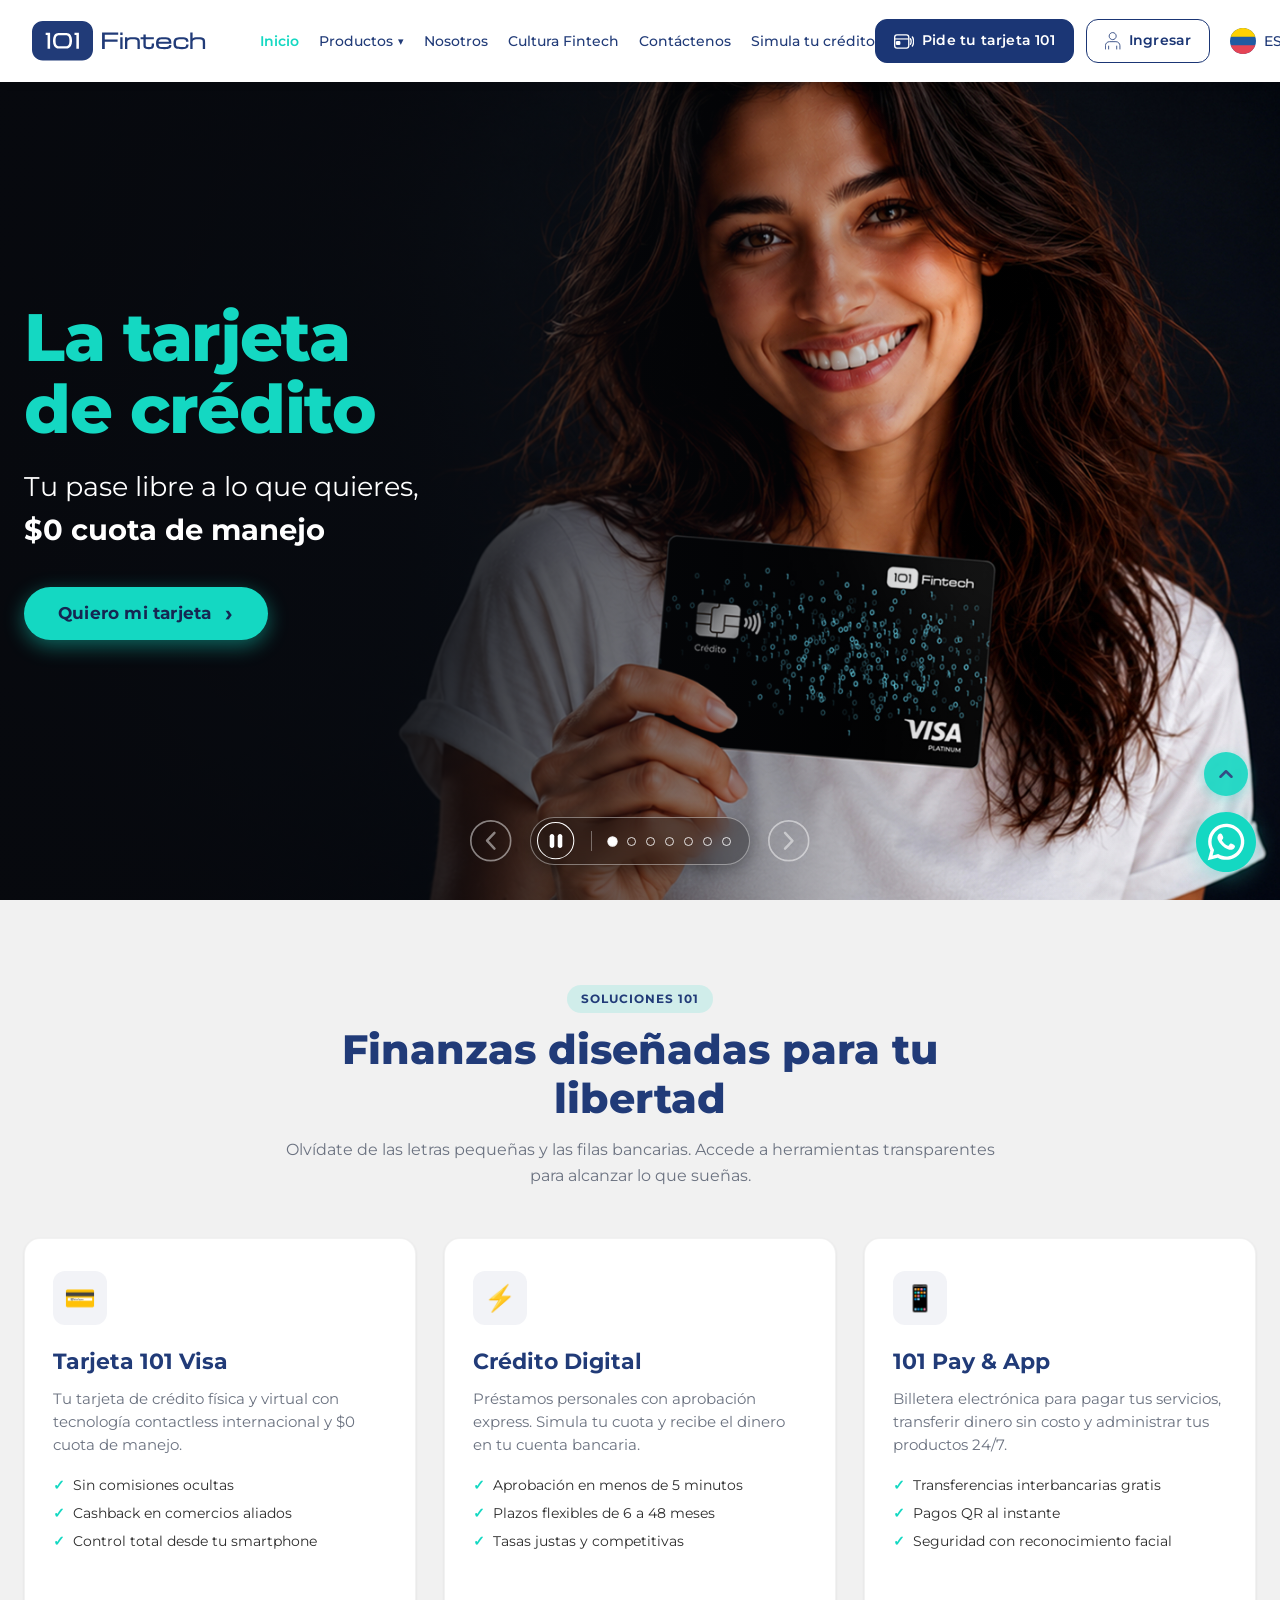
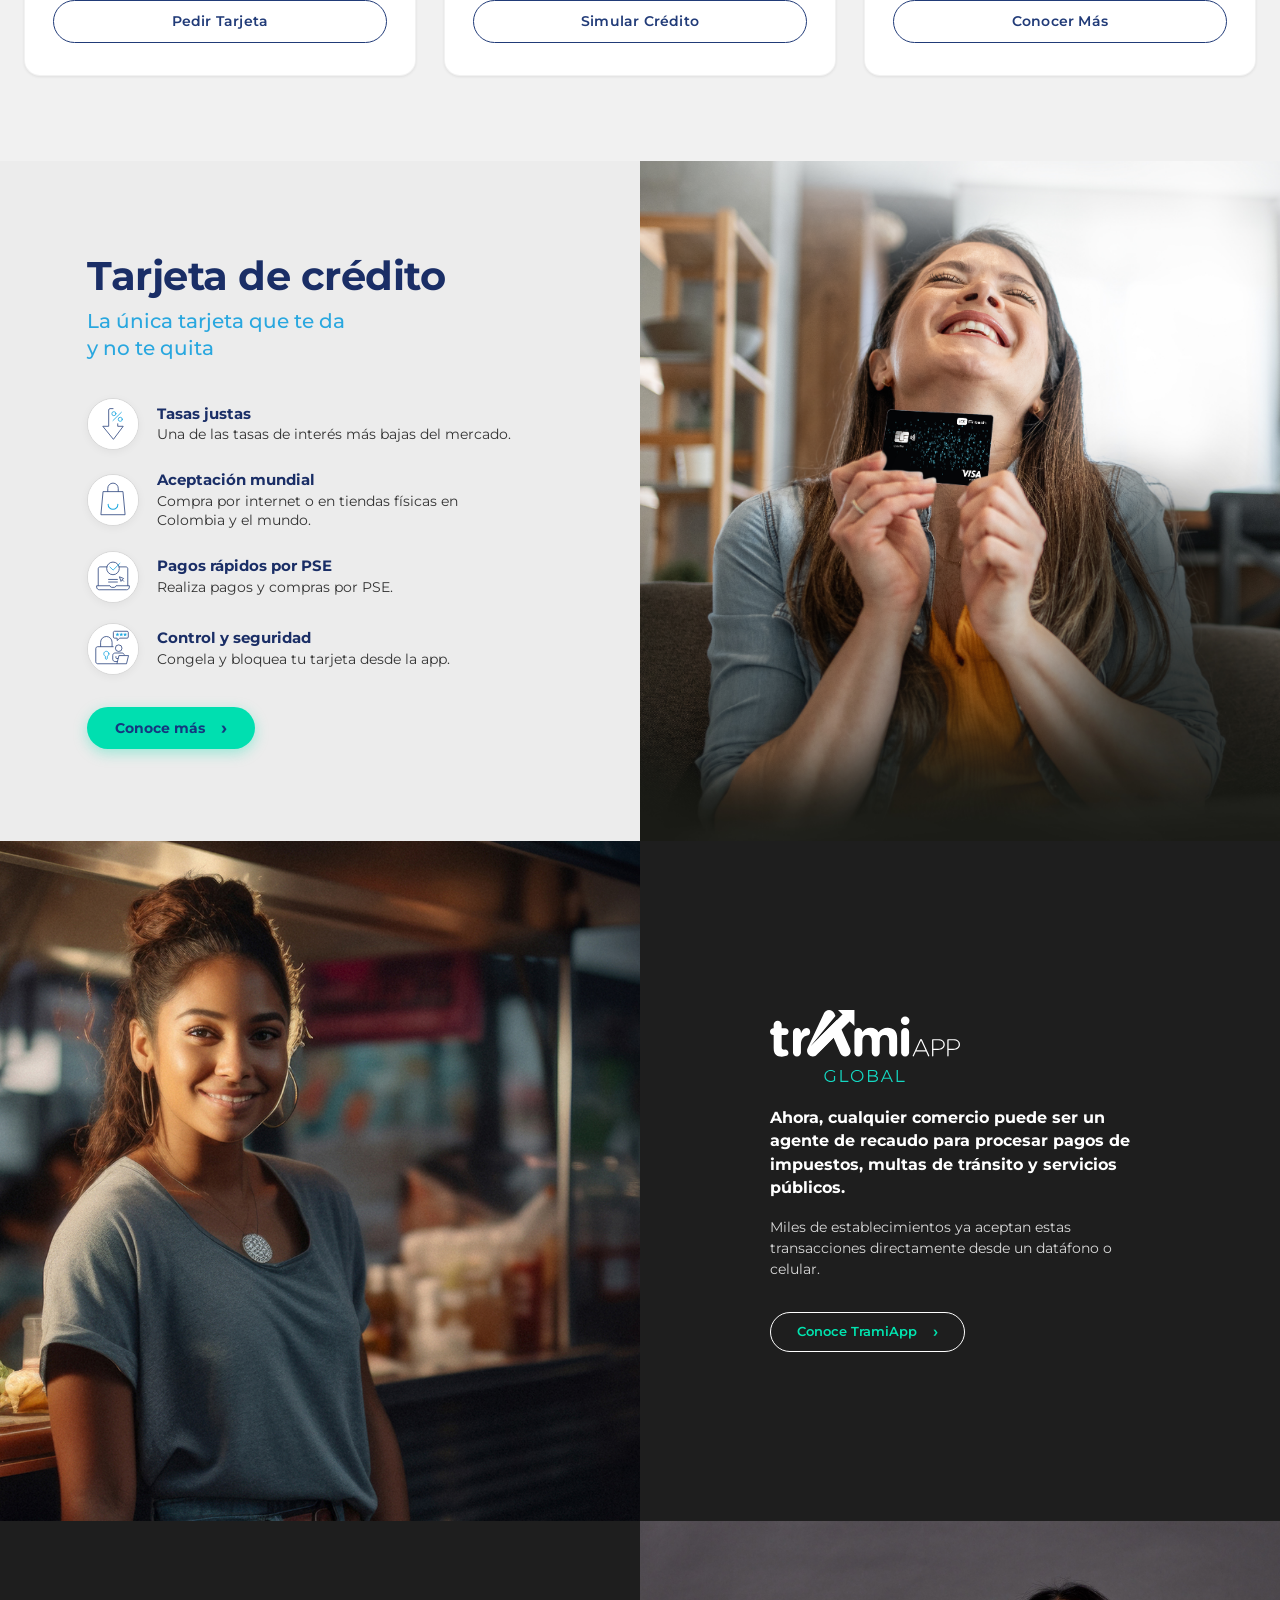
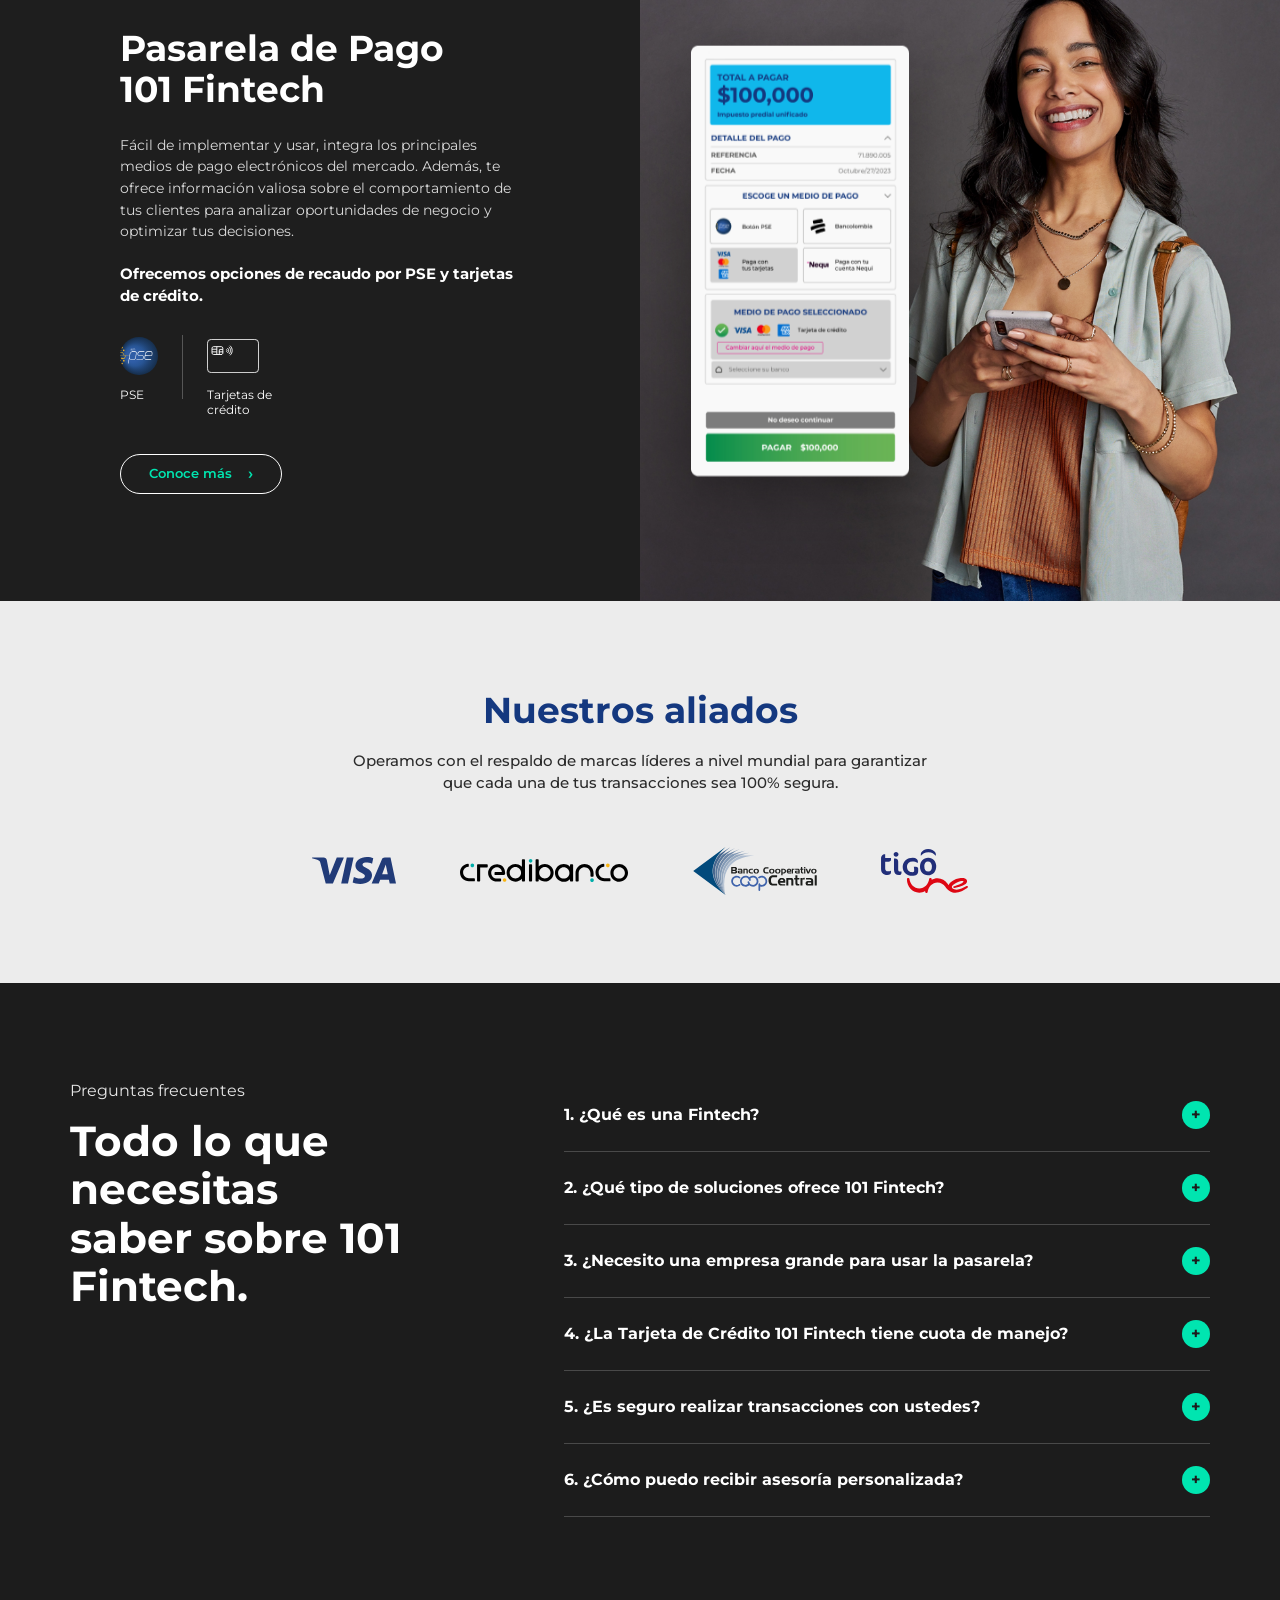
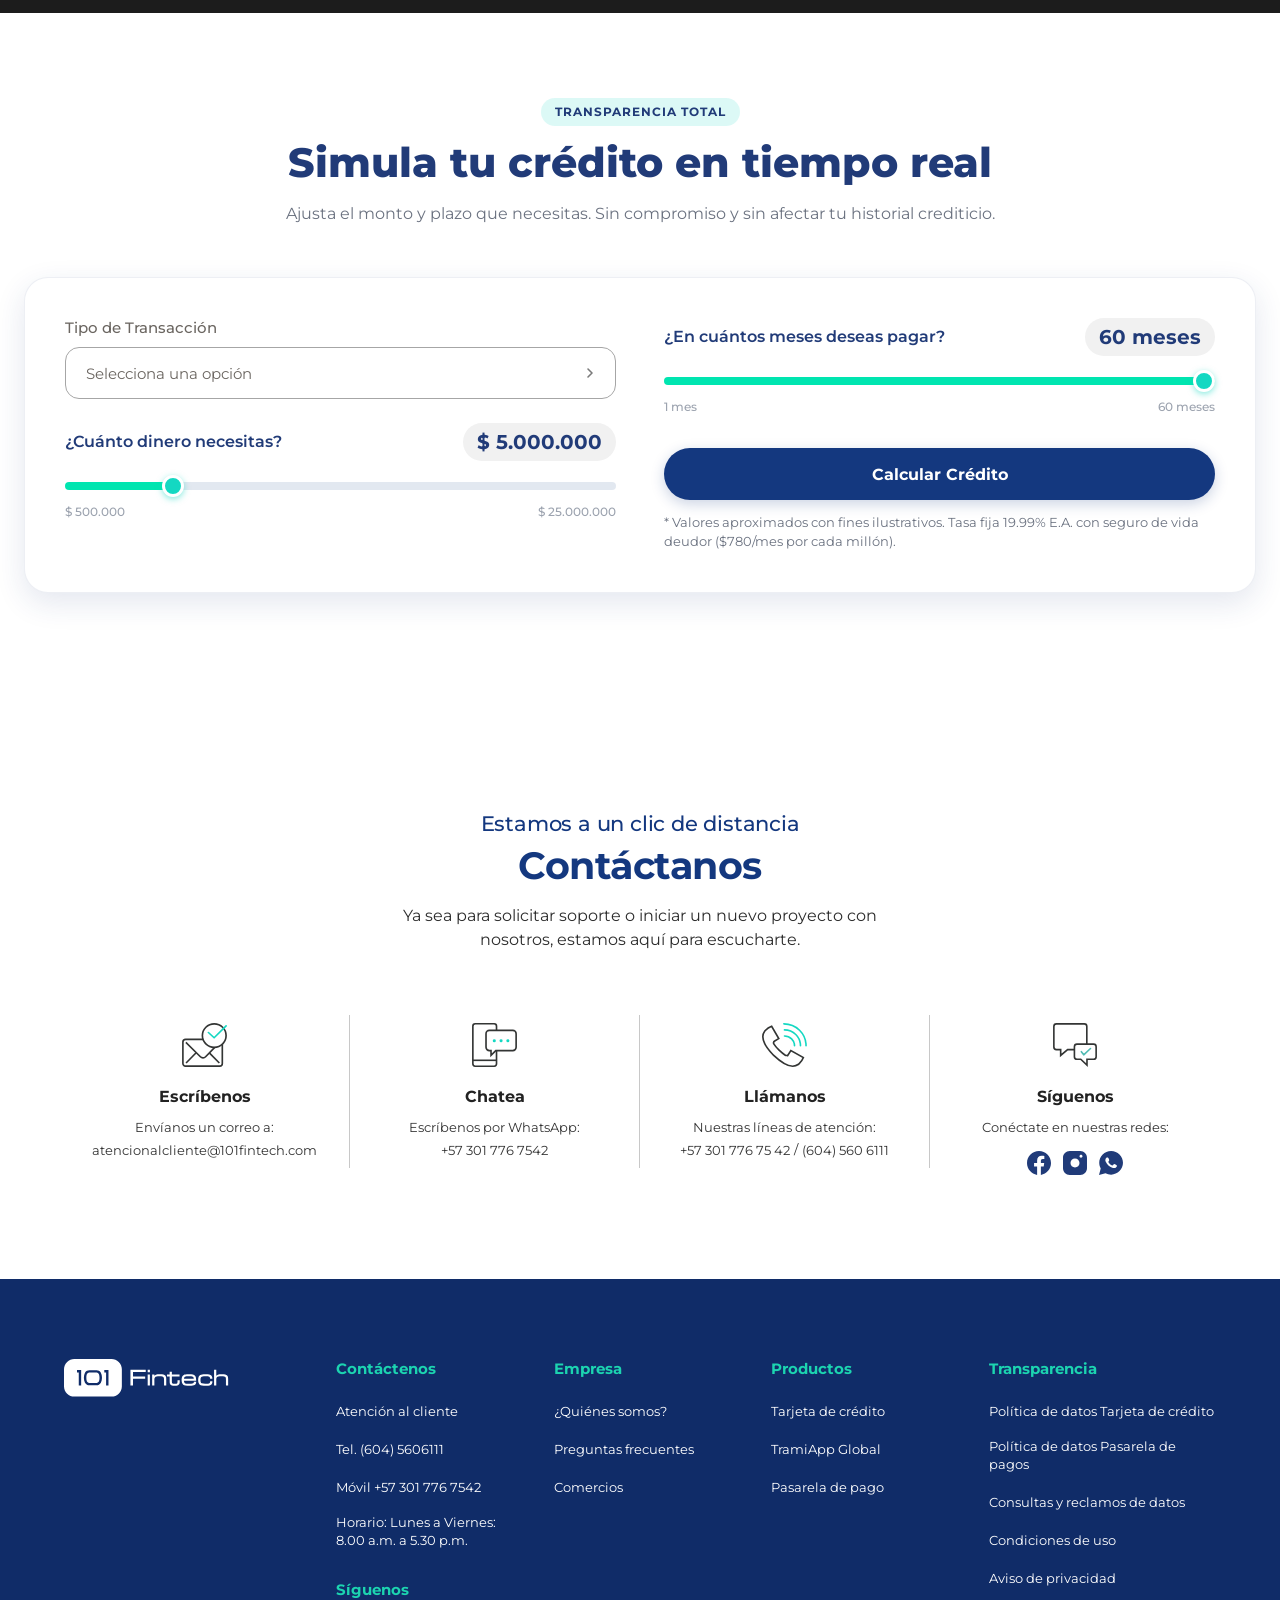
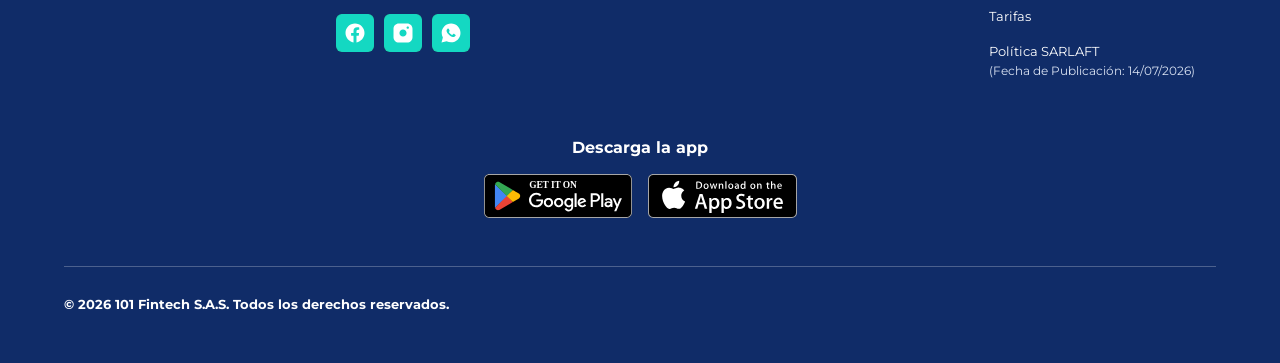
==== commit ff3ad73e: "pagina tarjeta de credito, hero, sub navbar< beneficios y como funciona" ====
--- a/index.html
+++ b/index.html
@@ -46,7 +46,7 @@
             <div class="dropdown-menu dropdown-menu-products" role="menu">
               
               <!-- Producto 1: Tarjeta 101 -->
-              <a href="#tarjeta" class="dropdown-product-item" role="menuitem">
+              <a href="tarjeta-credito.html" class="dropdown-product-item" role="menuitem">
                 <div class="product-icon">💳</div>
                 <div class="product-info">
                   <h4>Tarjeta de Crédito 101</h4>
@@ -115,7 +115,7 @@
         <div class="header-actions">
           
           <!-- Botón CTA: Pide tu tarjeta 101 -->
-          <a href="#solicitar" class="btn btn-primary btn-card-order">
+          <a href="tarjeta-credito.html" class="btn btn-primary btn-card-order">
             <svg class="card-icon-svg" width="22" height="16" viewBox="0 0 22 16" fill="none" xmlns="http://www.w3.org/2000/svg">
               <rect x="0.75" y="0.75" width="15.5" height="14.5" rx="2.5" stroke="currentColor" stroke-width="1.5" fill="none"/>
               <line x1="0.75" y1="5.2" x2="16.25" y2="5.2" stroke="currentColor" stroke-width="1.3"/>
@@ -212,7 +212,7 @@
                 <p class="hero-subtitle">Tu pase libre a lo que quieres,</p>
                 <p class="hero-highlight"><strong>$0 cuota de manejo</strong></p>
                 <div class="hero-cta-box">
-                  <a href="#solicitar" class="btn btn-accent btn-pill btn-hero">
+                  <a href="tarjeta-credito.html" class="btn btn-accent btn-pill btn-hero">
                     <span>Quiero mi tarjeta</span>
                     <span class="arrow-icon" aria-hidden="true">›</span>
                   </a>
@@ -442,7 +442,7 @@
                 <li>Control total desde tu smartphone</li>
               </ul>
             </div>
-            <a href="#solicitar" class="btn btn-outline btn-pill">Pedir Tarjeta</a>
+            <a href="tarjeta-credito.html" class="btn btn-outline btn-pill">Pedir Tarjeta</a>
           </article>
 
           <!-- Card 2 -->
@@ -543,7 +543,7 @@
 
           <!-- Botón CTA Conoce más -->
           <div class="tc-cta-wrapper">
-            <a href="#solicitar" class="tc-btn-cta">
+            <a href="tarjeta-credito.html" class="tc-btn-cta">
               <span>Conoce más</span>
               <span class="tc-btn-arrow" aria-hidden="true">›</span>
             </a>
@@ -1118,7 +1118,7 @@
         <div class="footer-col">
           <h4 class="footer-col-title">Productos</h4>
           <ul class="footer-links-list">
-            <li><a href="#tarjeta" class="footer-link">Tarjeta de crédito</a></li>
+            <li><a href="tarjeta-credito.html" class="footer-link">Tarjeta de crédito</a></li>
             <li><a href="#tramiapp" class="footer-link">TramiApp Global</a></li>
             <li><a href="#pasarela" class="footer-link">Pasarela de pago</a></li>
           </ul>
